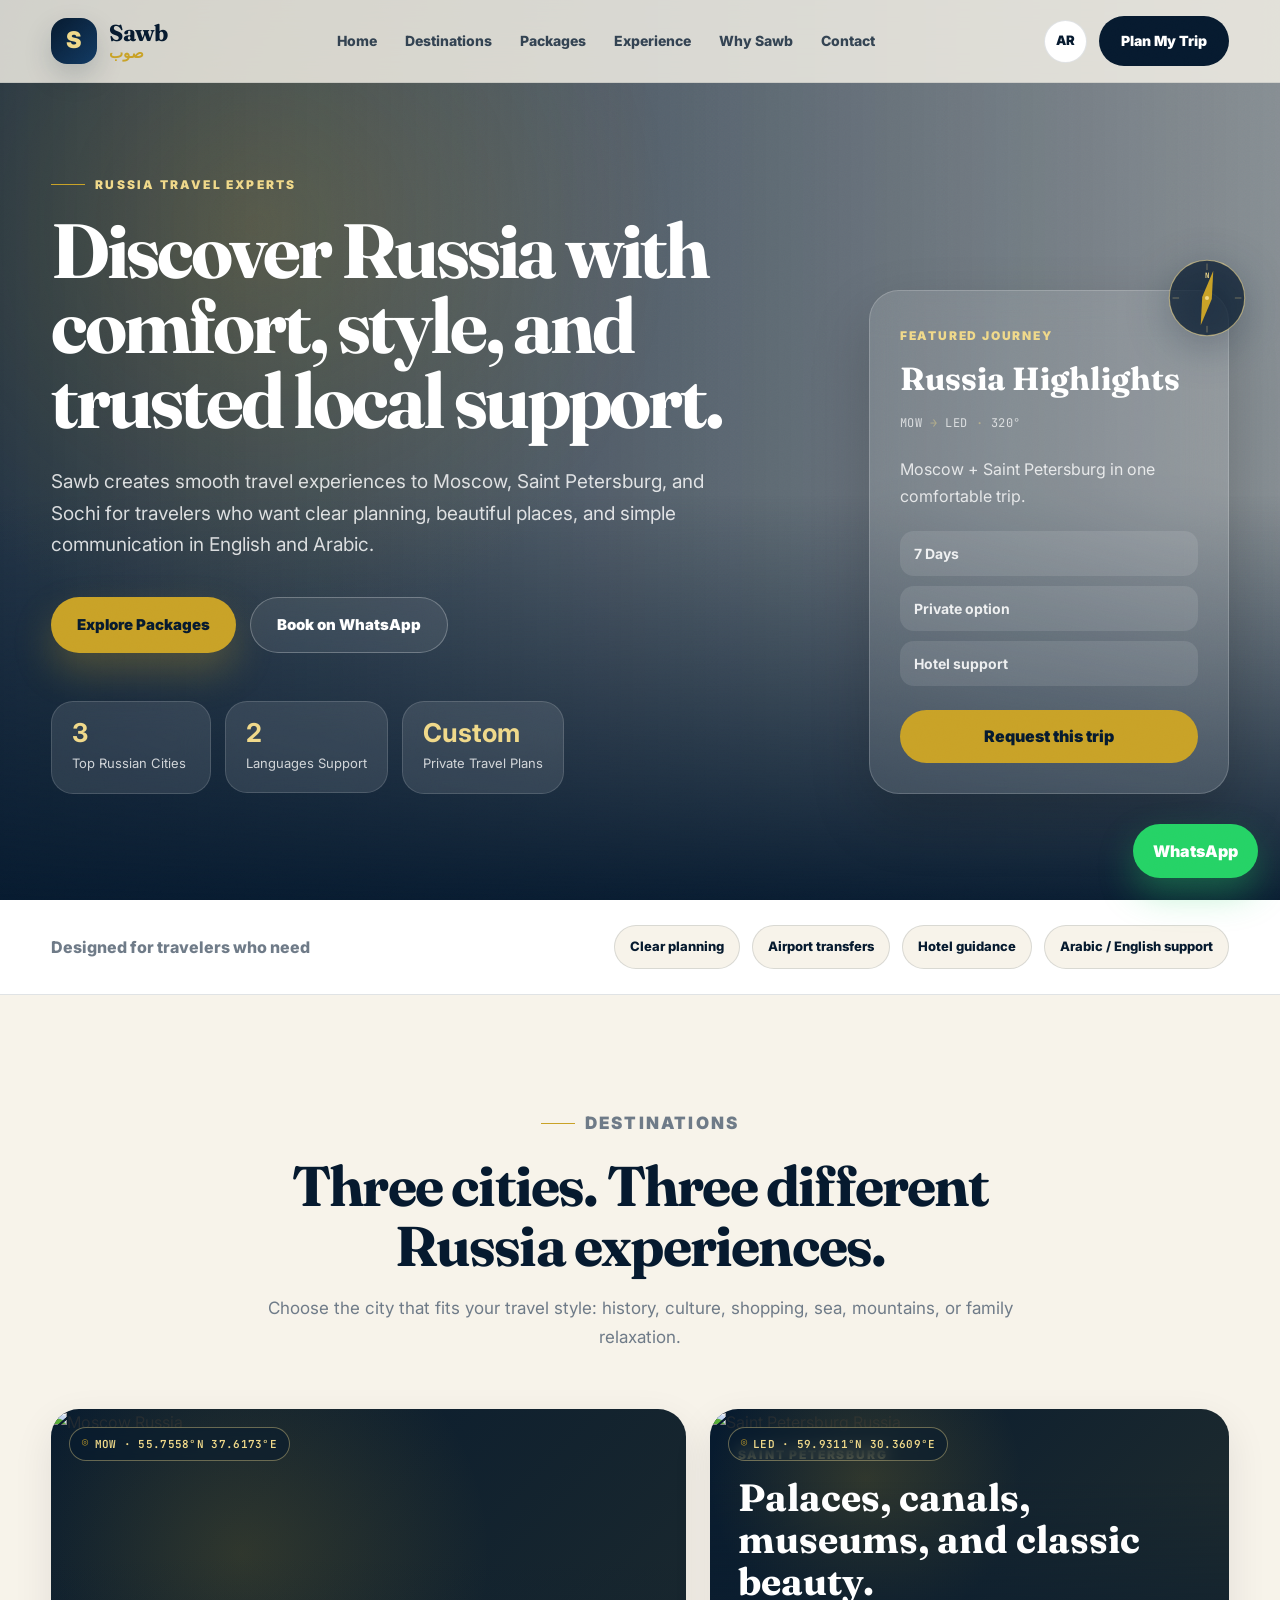
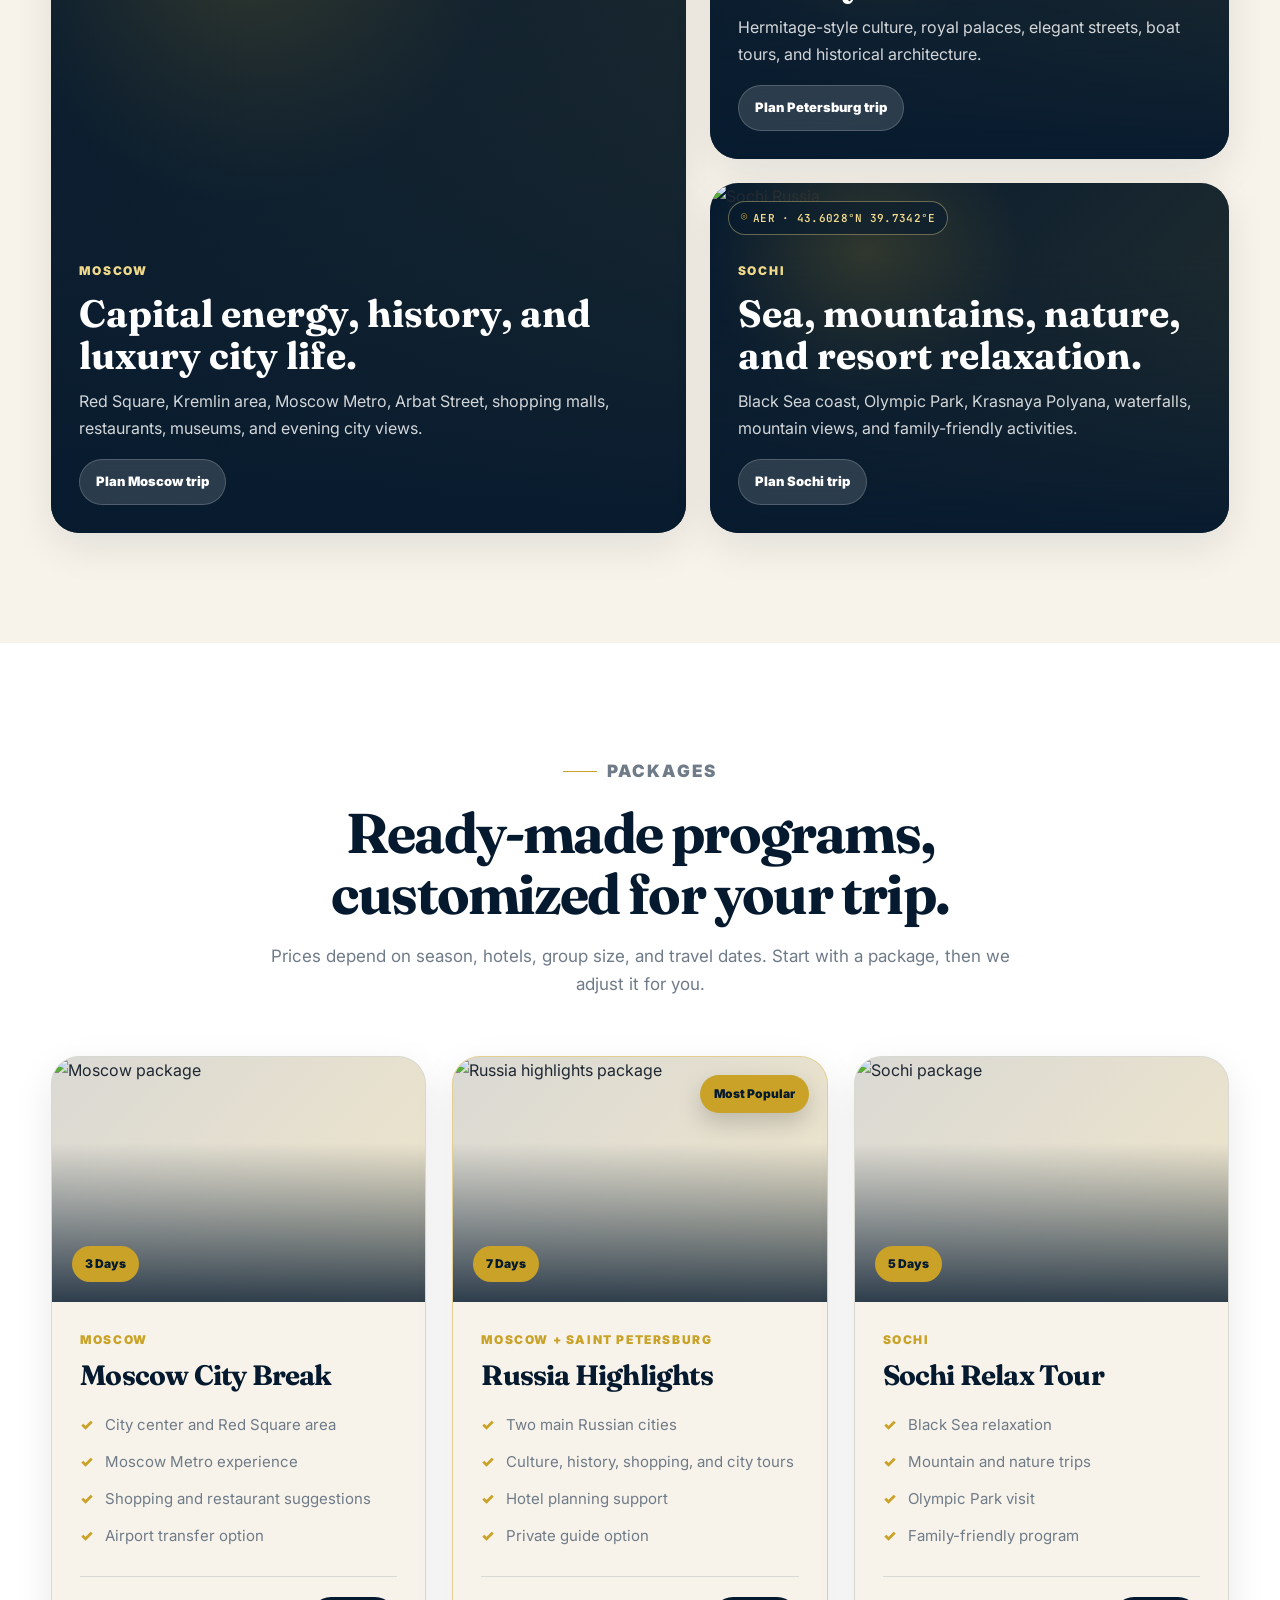
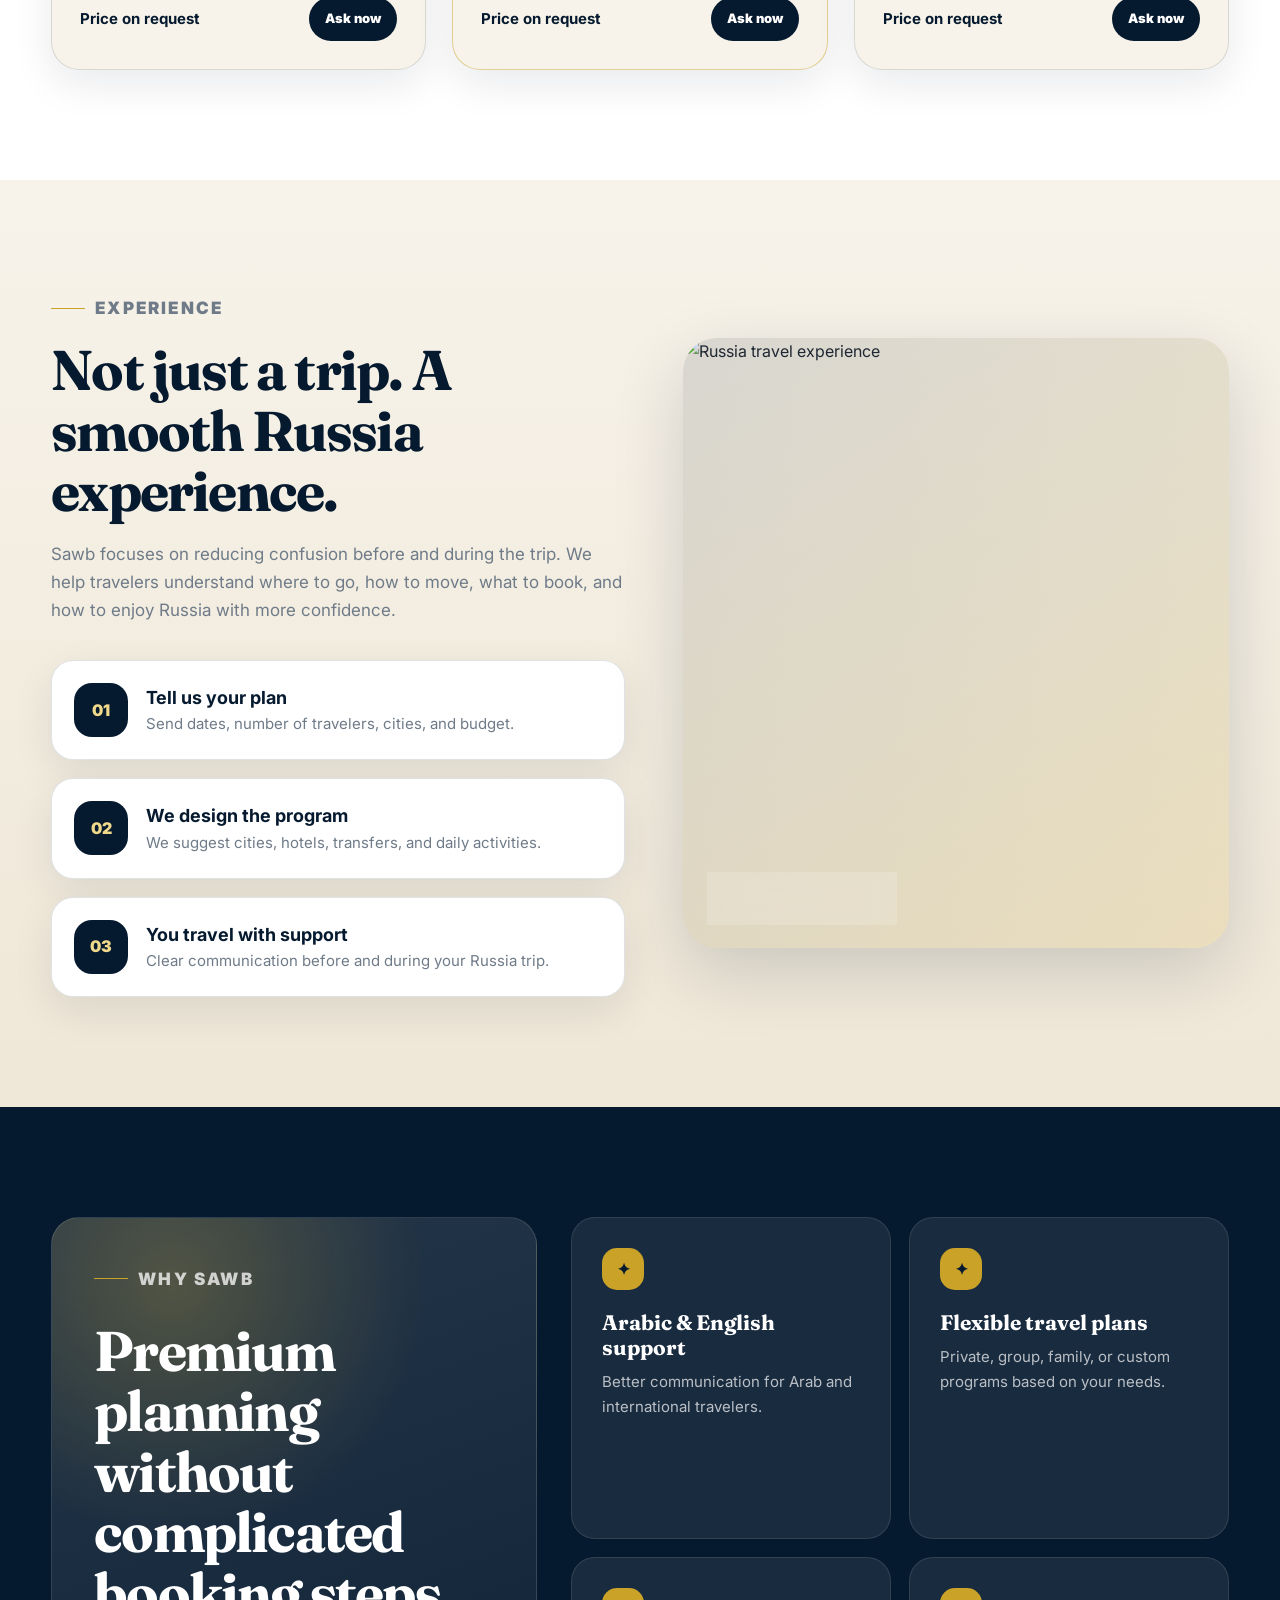
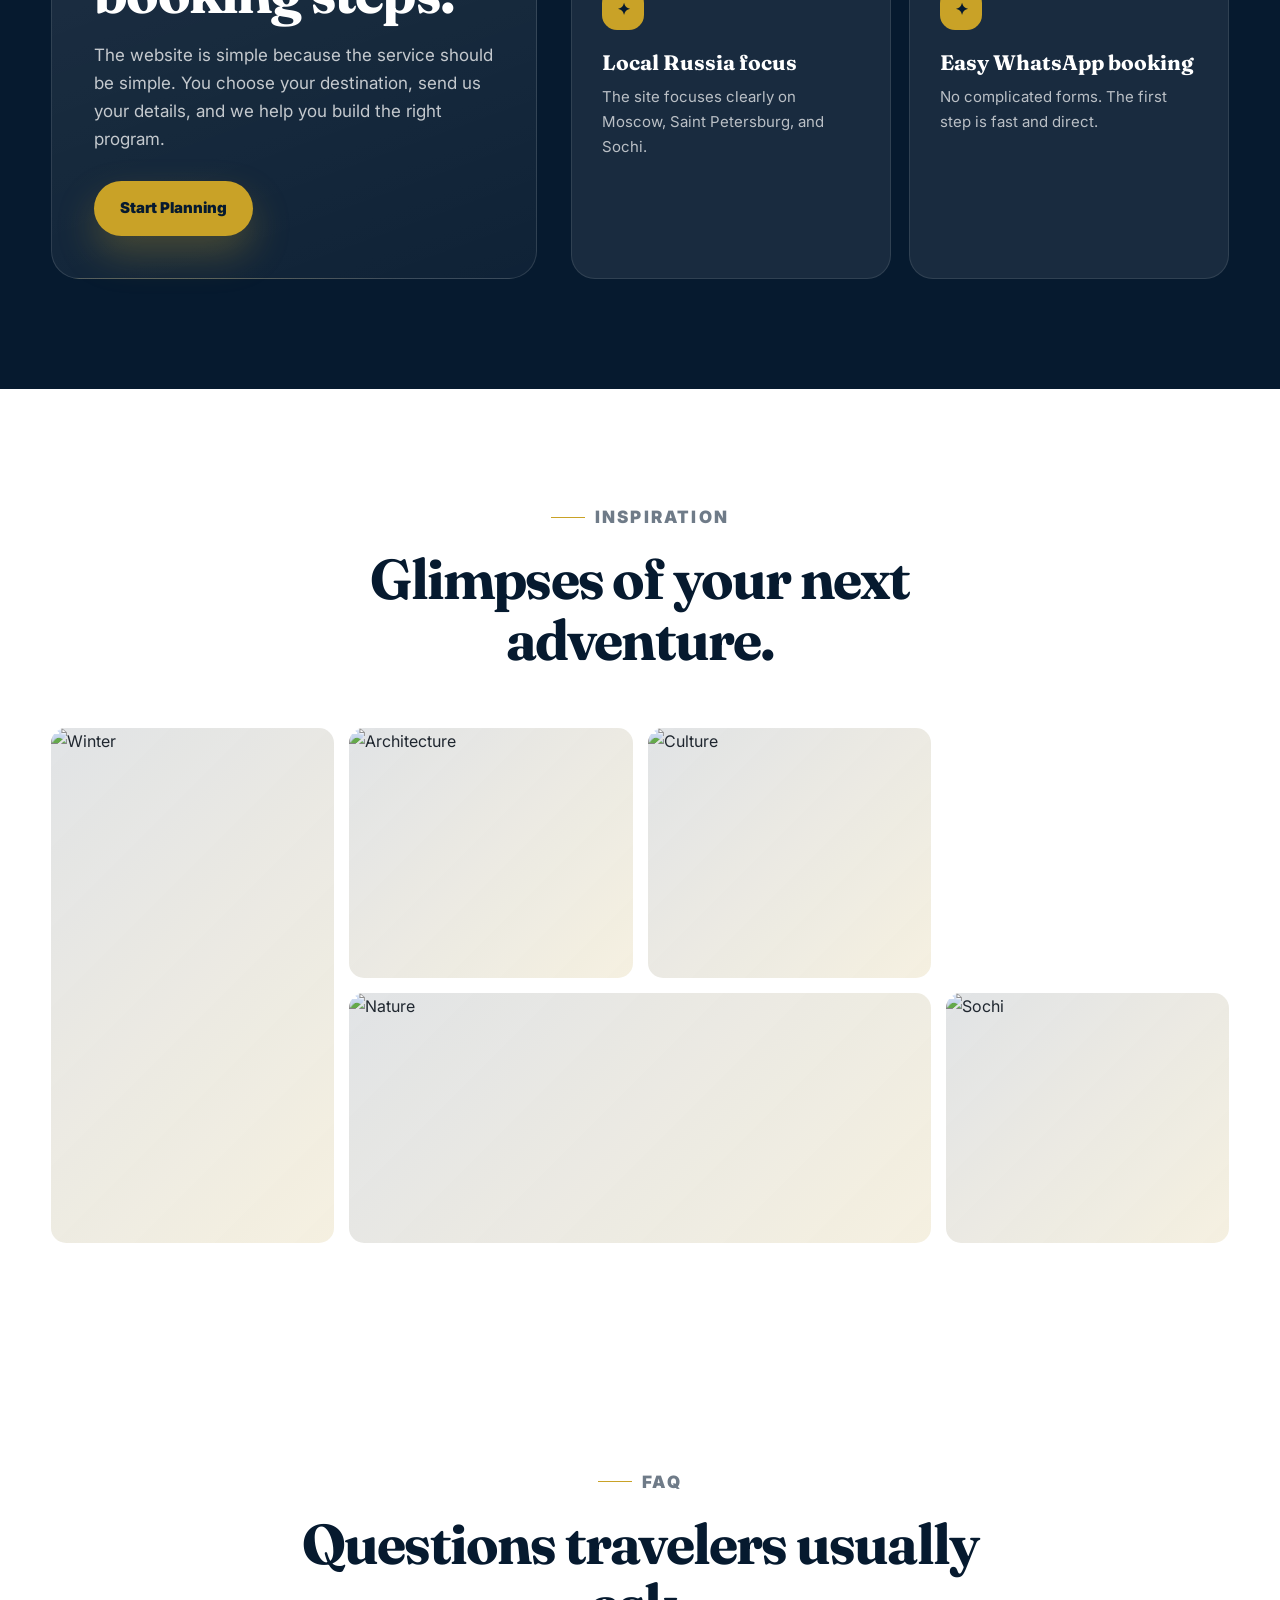
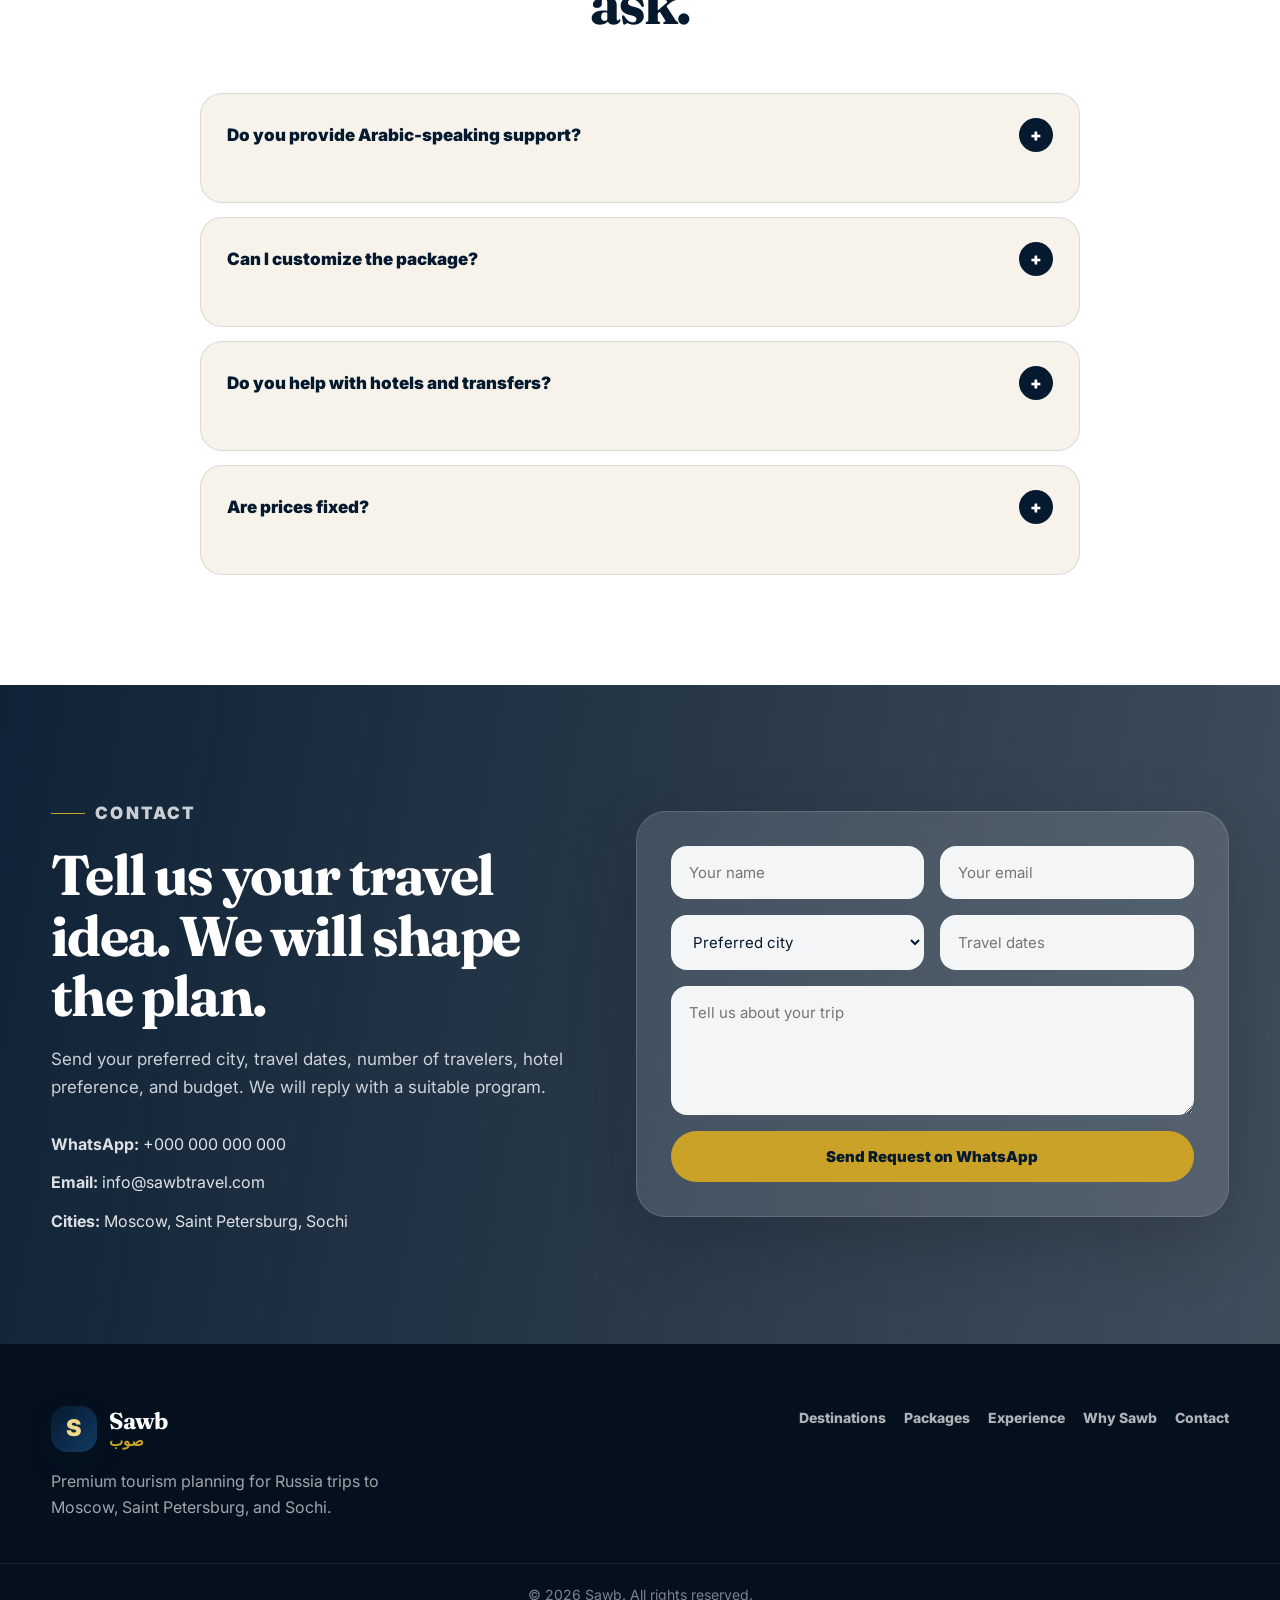
==== index.html @ 97ea1f5e "Fix file structure and re-intialize git" ====
<!DOCTYPE html>
<html lang="en">
<head>
  <meta charset="UTF-8" />
  <meta name="viewport" content="width=device-width, initial-scale=1.0" />
  <title>Sawb | Premium Russia Tours</title>
  <meta name="description" content="Sawb offers premium Russia tourism packages to Moscow, Saint Petersburg, and Sochi with Arabic and English support, private tours, transfers, and custom travel planning." />
  <link rel="preconnect" href="https://fonts.googleapis.com" />
  <link rel="preconnect" href="https://fonts.gstatic.com" crossorigin />
  <link href="https://fonts.googleapis.com/css2?family=Fraunces:ital,opsz,wght@0,9..144,500;0,9..144,600;0,9..144,700;0,9..144,900;1,9..144,500&family=Inter:wght@400;500;600;700;800&family=JetBrains+Mono:wght@500;600&display=swap" rel="stylesheet" />
  <link rel="stylesheet" href="style.css" />
</head>
<body>

  <!-- ================= BEARING PROGRESS ================= -->
  <div class="bearing-progress" id="bearingProgress" aria-hidden="true"></div>

  <!-- ================= PRELOADER ================= -->
  <div id="preloader">
    <div class="loader-content">
      <div class="logo-mark loader-mark">S</div>
      <div class="loader-text">Sawb <span style="color:var(--gold);">|</span> صوب</div>
    </div>
  </div>

  <!-- ================= HEADER ================= -->
  <header class="site-header" id="siteHeader">
    <div class="container header-content">
      <a href="#home" class="logo" aria-label="Sawb homepage">
        <span class="logo-mark">S</span>
        <span class="logo-text">
          <strong>Sawb</strong>
          <small>صوب</small>
        </span>
      </a>
      <nav class="nav" id="navMenu">
        <a href="#home">Home</a>
        <a href="#destinations">Destinations</a>
        <a href="#packages">Packages</a>
        <a href="#experience">Experience</a>
        <a href="#why">Why Sawb</a>
        <a href="#contact">Contact</a>
      </nav>
      <div class="header-actions">
        <a href="ar.html" class="lang-btn magnetic">AR</a>
        <a href="https://wa.me/000000000000" class="header-book-btn magnetic" target="_blank">Plan My Trip</a>
        <button class="menu-btn" id="menuBtn" aria-label="Open menu">☰</button>
      </div>
    </div>
  </header>

  <!-- ================= HERO ================= -->
  <section class="hero" id="home">
    <div class="hero-bg parallax-bg"></div>
    <div class="hero-shade"></div>

    <div class="container hero-layout">
      <div class="hero-content reveal">
        <p class="eyebrow">Russia Travel Experts</p>
        <h1>Discover Russia with comfort, style, and trusted local support.</h1>
        <p class="hero-description">
          Sawb creates smooth travel experiences to Moscow, Saint Petersburg, and Sochi for travelers who want clear planning, beautiful places, and simple communication in English and Arabic.
        </p>
        
        <div class="hero-actions">
          <a href="#packages" class="btn btn-primary magnetic">Explore Packages</a>
          <a href="https://wa.me/000000000000" target="_blank" class="btn btn-glass magnetic">Book on WhatsApp</a>
        </div>

        <div class="trust-row">
          <div>
            <strong data-count="3">3</strong>
            <span>Top Russian Cities</span>
          </div>
          <div>
            <strong data-count="2">2</strong>
            <span>Languages Support</span>
          </div>
          <div>
            <strong>Custom</strong>
            <span>Private Travel Plans</span>
          </div>
        </div>
      </div>

      <div class="hero-card reveal delay-1 floating-elem">
        <div class="compass" aria-hidden="true">
          <svg viewBox="0 0 100 100">
            <circle cx="50" cy="50" r="46" class="compass-ring"/>
            <line x1="50" y1="8" x2="50" y2="16" class="compass-tick"/>
            <line x1="50" y1="84" x2="50" y2="92" class="compass-tick"/>
            <line x1="8" y1="50" x2="16" y2="50" class="compass-tick"/>
            <line x1="84" y1="50" x2="92" y2="50" class="compass-tick"/>
            <text x="50" y="26" class="compass-n">N</text>
            <g class="compass-needle">
              <path d="M50 16 L56 50 L50 84 L44 50 Z" class="compass-needle-shape"/>
            </g>
            <circle cx="50" cy="50" r="2.5" class="compass-core"/>
          </svg>
        </div>
        <span class="hero-card-label">Featured Journey</span>
        <h3>Russia Highlights</h3>
        <p class="hero-geo">MOW <span class="geo-sep">→</span> LED <span class="geo-sep">·</span> 320°</p>
        <p>Moscow + Saint Petersburg in one comfortable trip.</p>
        <div class="mini-info">
          <span>7 Days</span>
          <span>Private option</span>
          <span>Hotel support</span>
        </div>
        <a href="#contact">Request this trip</a>
      </div>
    </div>
  </section>

  <!-- ================= TRUST BAR ================= -->
  <section class="trust-section reveal">
    <div class="container trust-content">
      <p>Designed for travelers who need</p>
      <div class="trust-points">
        <span>Clear planning</span>
        <span>Airport transfers</span>
        <span>Hotel guidance</span>
        <span>Arabic / English support</span>
      </div>
    </div>
  </section>

  <!-- ================= DESTINATIONS ================= -->
  <section class="section" id="destinations">
    <div class="container">
      <div class="section-heading reveal">
        <p class="eyebrow">Destinations</p>
        <h2>Three cities. Three different Russia experiences.</h2>
        <p>Choose the city that fits your travel style: history, culture, shopping, sea, mountains, or family relaxation.</p>
      </div>

      <div class="destination-grid">
        <article class="destination-card large reveal">
          <img src="https://images.unsplash.com/photo-1513326738677-b964603b136d?auto=format&fit=crop&w=1400&q=80" alt="Moscow Russia"  loading="lazy" />
          <span class="geo-tag">MOW · 55.7558°N 37.6173°E</span>
          <div class="destination-overlay">
            <span>Moscow</span>
            <h3>Capital energy, history, and luxury city life.</h3>
            <p>Red Square, Kremlin area, Moscow Metro, Arbat Street, shopping malls, restaurants, museums, and evening city views.</p>
            <a href="#contact" class="magnetic">Plan Moscow trip</a>
          </div>
        </article>

        <article class="destination-card reveal delay-1">
          <img src="https://images.unsplash.com/photo-1556610961-2fecc5927173?auto=format&fit=crop&w=1200&q=80" alt="Saint Petersburg Russia"  loading="lazy" />
          <span class="geo-tag">LED · 59.9311°N 30.3609°E</span>
          <div class="destination-overlay">
            <span>Saint Petersburg</span>
            <h3>Palaces, canals, museums, and classic beauty.</h3>
            <p>Hermitage-style culture, royal palaces, elegant streets, boat tours, and historical architecture.</p>
            <a href="#contact" class="magnetic">Plan Petersburg trip</a>
          </div>
        </article>

        <article class="destination-card reveal delay-2">
          <img src="https://images.unsplash.com/photo-1712828460318-d564a3976a30?auto=format&fit=crop&w=1200&q=80" alt="Sochi Russia"  loading="lazy" />
          <span class="geo-tag">AER · 43.6028°N 39.7342°E</span>
          <div class="destination-overlay">
            <span>Sochi</span>
            <h3>Sea, mountains, nature, and resort relaxation.</h3>
            <p>Black Sea coast, Olympic Park, Krasnaya Polyana, waterfalls, mountain views, and family-friendly activities.</p>
            <a href="#contact" class="magnetic">Plan Sochi trip</a>
          </div>
        </article>
      </div>
    </div>
  </section>

  <!-- ================= PACKAGES ================= -->
  <section class="section packages-section" id="packages">
    <div class="container">
      <div class="section-heading reveal">
        <p class="eyebrow">Packages</p>
        <h2>Ready-made programs, customized for your trip.</h2>
        <p>Prices depend on season, hotels, group size, and travel dates. Start with a package, then we adjust it for you.</p>
      </div>

      <div class="package-grid">
        <article class="package-card reveal">
          <div class="package-image">
            <img src="https://images.unsplash.com/photo-1520106212299-d99c443e4568?auto=format&fit=crop&w=1200&q=80" alt="Moscow package"  loading="lazy" />
            <span>3 Days</span>
          </div>
          <div class="package-body">
            <p class="package-city">Moscow</p>
            <h3>Moscow City Break</h3>
            <ul>
              <li>City center and Red Square area</li>
              <li>Moscow Metro experience</li>
              <li>Shopping and restaurant suggestions</li>
              <li>Airport transfer option</li>
            </ul>
            <div class="package-footer">
              <strong>Price on request</strong>
              <a href="https://wa.me/000000000000" target="_blank">Ask now</a>
            </div>
          </div>
        </article>

        <article class="package-card featured reveal delay-1">
          <div class="popular-badge">Most Popular</div>
          <div class="package-image">
            <img src="https://images.unsplash.com/photo-1547448415-e9f5b28e570d?auto=format&fit=crop&w=1200&q=80" alt="Russia highlights package"  loading="lazy" />
            <span>7 Days</span>
          </div>
          <div class="package-body">
            <p class="package-city">Moscow + Saint Petersburg</p>
            <h3>Russia Highlights</h3>
            <ul>
              <li>Two main Russian cities</li>
              <li>Culture, history, shopping, and city tours</li>
              <li>Hotel planning support</li>
              <li>Private guide option</li>
            </ul>
            <div class="package-footer">
              <strong>Price on request</strong>
              <a href="https://wa.me/000000000000" target="_blank">Ask now</a>
            </div>
          </div>
        </article>

        <article class="package-card reveal delay-2">
          <div class="package-image">
            <img src="https://images.unsplash.com/photo-1615369949130-5b9659dd7ba4?auto=format&fit=crop&w=1200&q=80" alt="Sochi package"  loading="lazy" />
            <span>5 Days</span>
          </div>
          <div class="package-body">
            <p class="package-city">Sochi</p>
            <h3>Sochi Relax Tour</h3>
            <ul>
              <li>Black Sea relaxation</li>
              <li>Mountain and nature trips</li>
              <li>Olympic Park visit</li>
              <li>Family-friendly program</li>
            </ul>
            <div class="package-footer">
              <strong>Price on request</strong>
              <a href="https://wa.me/000000000000" target="_blank">Ask now</a>
            </div>
          </div>
        </article>
      </div>
    </div>
  </section>

  <!-- ================= EXPERIENCE ================= -->
  <section class="experience-section" id="experience">
    <div class="container experience-layout">
      <div class="experience-text reveal">
        <p class="eyebrow">Experience</p>
        <h2>Not just a trip. A smooth Russia experience.</h2>
        <p>Sawb focuses on reducing confusion before and during the trip. We help travelers understand where to go, how to move, what to book, and how to enjoy Russia with more confidence.</p>
        
        <div class="experience-list">
          <div>
            <span>01</span>
            <strong>Tell us your plan</strong>
            <p>Send dates, number of travelers, cities, and budget.</p>
          </div>
          <div>
            <span>02</span>
            <strong>We design the program</strong>
            <p>We suggest cities, hotels, transfers, and daily activities.</p>
          </div>
          <div>
            <span>03</span>
            <strong>You travel with support</strong>
            <p>Clear communication before and during your Russia trip.</p>
          </div>
        </div>
      </div>
      <div class="experience-image reveal delay-1">
        <img src="https://images.unsplash.com/photo-1668854346479-d1bf48c9e00c?auto=format&fit=crop&w=1200&q=80" alt="Russia travel experience"  loading="lazy" />
      </div>
    </div>
  </section>

  <!-- ================= WHY SAWB ================= -->
  <section class="section why-section" id="why">
    <div class="container why-layout">
      <div class="why-card reveal">
        <p class="eyebrow">Why Sawb</p>
        <h2>Premium planning without complicated booking steps.</h2>
        <p>The website is simple because the service should be simple. You choose your destination, send us your details, and we help you build the right program.</p>
        <a href="#contact" class="btn btn-primary magnetic">Start Planning</a>
      </div>

      <div class="features-grid">
        <div class="feature reveal">
          <span>✦</span>
          <h3>Arabic & English support</h3>
          <p>Better communication for Arab and international travelers.</p>
        </div>
        <div class="feature reveal delay-1">
          <span>✦</span>
          <h3>Flexible travel plans</h3>
          <p>Private, group, family, or custom programs based on your needs.</p>
        </div>
        <div class="feature reveal">
          <span>✦</span>
          <h3>Local Russia focus</h3>
          <p>The site focuses clearly on Moscow, Saint Petersburg, and Sochi.</p>
        </div>
        <div class="feature reveal delay-1">
          <span>✦</span>
          <h3>Easy WhatsApp booking</h3>
          <p>No complicated forms. The first step is fast and direct.</p>
        </div>
      </div>
    </div>
  </section>

  <!-- ================= INTERACTIVE MASONRY GALLERY ================= -->
  <section class="section gallery-wrapper" id="gallery">
    <div class="container">
      <div class="section-heading reveal">
        <p class="eyebrow">Inspiration</p>
        <h2>Glimpses of your next adventure.</h2>
      </div>
      <div class="gallery-masonry">
        <div class="gallery-item reveal"><img src="https://images.unsplash.com/photo-1520106212299-d99c443e4568?auto=format&fit=crop&w=1200&q=80" alt="Winter" loading="lazy" /></div>
        <div class="gallery-item reveal delay-1"><img src="https://images.unsplash.com/photo-1547448415-e9f5b28e570d?auto=format&fit=crop&w=800&q=80" alt="Architecture" loading="lazy" /></div>
        <div class="gallery-item reveal delay-2"><img src="https://images.unsplash.com/photo-1668854346479-d1bf48c9e00c?auto=format&fit=crop&w=1200&q=80" alt="Culture" loading="lazy" /></div>
        <div class="gallery-item reveal"><img src="https://images.unsplash.com/photo-1661245433488-9d7860be0f26?auto=format&fit=crop&w=1200&q=80" alt="Nature" loading="lazy" /></div>
        <div class="gallery-item reveal delay-1"><img src="https://images.unsplash.com/photo-1615369949130-5b9659dd7ba4?auto=format&fit=crop&w=1200&q=80" alt="Sochi" loading="lazy" /></div>
      </div>
    </div>
  </section>

  <!-- ================= FAQ ================= -->
  <section class="section faq-section">
    <div class="container">
      <div class="section-heading reveal">
        <p class="eyebrow">FAQ</p>
        <h2>Questions travelers usually ask.</h2>
      </div>
      <div class="faq-list">
        <div class="faq-item reveal">
          <button class="faq-question">Do you provide Arabic-speaking support?<span>+</span></button>
          <div class="faq-answer"><div class="faq-answer-inner">Yes. Sawb supports travelers in Arabic and English to make the planning and communication easier.</div></div>
        </div>
        <div class="faq-item reveal delay-1">
          <button class="faq-question">Can I customize the package?<span>+</span></button>
          <div class="faq-answer"><div class="faq-answer-inner">Yes. You can customize the number of days, cities, hotel level, transport, activities, and budget.</div></div>
        </div>
        <div class="faq-item reveal delay-2">
          <button class="faq-question">Do you help with hotels and transfers?<span>+</span></button>
          <div class="faq-answer"><div class="faq-answer-inner">Yes. We can help with hotel recommendations, airport transfers, city transport, and tour planning.</div></div>
        </div>
        <div class="faq-item reveal">
          <button class="faq-question">Are prices fixed?<span>+</span></button>
          <div class="faq-answer"><div class="faq-answer-inner">Prices depend on travel dates, season, number of travelers, hotel level, and selected services.</div></div>
        </div>
      </div>
    </div>
  </section>

  <!-- ================= CONTACT ================= -->
  <section class="contact-section" id="contact">
    <div class="container contact-layout">
      <div class="contact-text reveal">
        <p class="eyebrow">Contact</p>
        <h2>Tell us your travel idea. We will shape the plan.</h2>
        <p>Send your preferred city, travel dates, number of travelers, hotel preference, and budget. We will reply with a suitable program.</p>
        
        <div class="contact-info">
          <p><strong>WhatsApp:</strong> +000 000 000 000</p>
          <p><strong>Email:</strong> info@sawbtravel.com</p>
          <p><strong>Cities:</strong> Moscow, Saint Petersburg, Sochi</p>
        </div>
      </div>

      <form class="contact-form reveal delay-1">
        <div class="form-row">
          <input type="text" id="name" placeholder="Your name" required />
          <input type="email" id="email" placeholder="Your email" required />
        </div>
        <div class="form-row">
          <select id="city">
            <option value="">Preferred city</option>
            <option value="Moscow">Moscow</option>
            <option value="Saint Petersburg">Saint Petersburg</option>
            <option value="Sochi">Sochi</option>
            <option value="Moscow + Saint Petersburg">Moscow + Saint Petersburg</option>
            <option value="Custom Russia Trip">Custom Russia Trip</option>
          </select>
          <input type="text" id="dates" placeholder="Travel dates" />
        </div>
        <textarea id="message" rows="5" placeholder="Tell us about your trip"></textarea>
        <button type="submit" class="magnetic">Send Request on WhatsApp</button>
      </form>
    </div>
  </section>

  <!-- ================= FOOTER ================= -->
  <footer class="footer">
    <div class="container footer-content">
      <div>
        <a href="#home" class="logo footer-logo">
          <span class="logo-mark">S</span>
          <span class="logo-text"><strong>Sawb</strong><small>صوب</small></span>
        </a>
        <p>Premium tourism planning for Russia trips to Moscow, Saint Petersburg, and Sochi.</p>
      </div>
      <div class="footer-links">
        <a href="#destinations">Destinations</a>
        <a href="#packages">Packages</a>
        <a href="#experience">Experience</a>
        <a href="#why">Why Sawb</a>
        <a href="#contact">Contact</a>
      </div>
    </div>
    <div class="footer-bottom">
      <p>© 2026 Sawb. All rights reserved.</p>
    </div>
  </footer>

  <!-- FLOAT WHATSAPP -->
  <a href="https://wa.me/000000000000" target="_blank" class="floating-whatsapp magnetic">
    WhatsApp
  </a>

  <script src="script.js"></script>
</body>
</html>
---- style.css ----
/* =========================
   SAWB | PREMIUM RUSSIA TOURS
   style.css
========================= */

:root {
  --navy: #061a2f;
  --navy-2: #0b2746;
  --navy-3: #123a63;
  --gold: #c9a227;
  --gold-2: #f0d98a;
  --cream: #f7f3ea;
  --cream-2: #efe7d7;
  --white: #ffffff;
  --text: #1e2732;
  --muted: #6f7b88;
  --border: rgba(6, 26, 47, 0.12);
  --shadow: 0 24px 70px rgba(6, 26, 47, 0.16);
  --shadow-soft: 0 14px 40px rgba(6, 26, 47, 0.09);
  --radius: 28px;
  --transition: 0.3s ease;
}

* { margin: 0; padding: 0; box-sizing: border-box; }
html { scroll-behavior: smooth; }
body { font-family: 'Inter', 'Helvetica Neue', Arial, sans-serif; background: var(--cream); color: var(--text); line-height: 1.65; overflow-x: hidden; }
h1, h2, h3, .logo-text strong, .loader-text { font-family: 'Fraunces', Georgia, serif; }

/* ================= REDUCED MOTION ================= */
@media (prefers-reduced-motion: reduce) {
  *, *::before, *::after {
    animation-duration: 0.001ms !important;
    animation-iteration-count: 1 !important;
    transition-duration: 0.001ms !important;
    scroll-behavior: auto !important;
  }
}

/* ================= FOCUS STATES ================= */
a:focus-visible, button:focus-visible, input:focus-visible, textarea:focus-visible, select:focus-visible, .gallery-item:focus-visible {
  outline: 2px solid var(--gold);
  outline-offset: 3px;
}

/* ================= PAPER GRAIN OVERLAY ================= */
body::after {
  content: "";
  position: fixed;
  inset: 0;
  z-index: 1000;
  pointer-events: none;
  opacity: 0.035;
  mix-blend-mode: overlay;
  background-image: url("data:image/svg+xml,%3Csvg xmlns='http://www.w3.org/2000/svg' width='180' height='180'%3E%3Cfilter id='n'%3E%3CfeTurbulence type='fractalNoise' baseFrequency='0.85' numOctaves='2' stitchTiles='stitch'/%3E%3C/filter%3E%3Crect width='100%25' height='100%25' filter='url(%23n)'/%3E%3C/svg%3E");
  background-size: 180px 180px;
}

/* ================= BEARING PROGRESS ================= */
.bearing-progress {
  position: fixed;
  top: 0;
  left: 0;
  height: 3px;
  width: 0%;
  background: linear-gradient(90deg, var(--gold), var(--gold-2));
  z-index: 10000;
  transition: width 0.12s linear;
  box-shadow: 0 0 12px rgba(201, 162, 39, 0.6);
}
img { width: 100%; display: block; }
a { color: inherit; text-decoration: none; }
button, input, textarea, select { font-family: inherit; }
ul { list-style: none; }
.container { width: min(1180px, 92%); margin: 0 auto; }

/* ================= PRELOADER ================= */
#preloader { position: fixed; inset: 0; background: var(--navy); z-index: 9999; display: flex; align-items: center; justify-content: center; transition: opacity 0.8s ease, visibility 0.8s ease; }
.loader-content { text-align: center; animation: pulse 2s infinite alternate; }
.loader-mark { margin: 0 auto 20px; width: 60px; height: 60px; border-radius: 16px; background: linear-gradient(135deg, var(--navy), var(--navy-3)); box-shadow: 0 10px 30px rgba(0,0,0,0.5); display: grid; place-items: center; color: var(--gold-2); font-size: 30px; font-weight: 900;}
.loader-text { color: var(--white); font-size: 24px; font-weight: 800; letter-spacing: 2px; }
@keyframes pulse { 0% { transform: scale(0.95); opacity: 0.7; } 100% { transform: scale(1.05); opacity: 1; } }

/* ================= HEADER ================= */
.site-header { position: fixed; top: 0; left: 0; width: 100%; z-index: 999; background: rgba(247, 243, 234, 0.82); backdrop-filter: blur(22px); border-bottom: 1px solid rgba(6, 26, 47, 0.08); transition: var(--transition); }
.site-header.scrolled { background: rgba(255, 255, 255, 0.94); box-shadow: 0 10px 35px rgba(6, 26, 47, 0.08); }
.header-content { min-height: 82px; display: flex; align-items: center; justify-content: space-between; gap: 26px; }
.logo { display: flex; align-items: center; gap: 12px; color: var(--navy); }
.logo-mark { width: 46px; height: 46px; border-radius: 16px; display: grid; place-items: center; background: linear-gradient(135deg, var(--navy), var(--navy-3)); color: var(--gold-2); font-weight: 900; font-size: 23px; box-shadow: 0 12px 28px rgba(6, 26, 47, 0.18); }
.logo-text { display: grid; line-height: 1.05; }
.logo-text strong { font-size: 23px; letter-spacing: -0.7px; }
.logo-text small { color: var(--gold); font-size: 15px; font-weight: 800; }
.nav { display: flex; align-items: center; gap: 28px; }
.nav a { color: var(--navy); font-size: 14px; font-weight: 800; opacity: 0.78; transition: var(--transition); }
.nav a:hover { opacity: 1; color: var(--gold); }
.header-actions { display: flex; align-items: center; gap: 12px; }
.lang-btn { width: 43px; height: 43px; display: grid; place-items: center; border-radius: 50%; background: var(--white); border: 1px solid var(--border); color: var(--navy); font-size: 13px; font-weight: 900; transition: var(--transition); }
.lang-btn:hover { background: var(--gold); color: var(--navy); }
.header-book-btn { padding: 13px 22px; border-radius: 999px; background: var(--navy); color: var(--white); font-size: 14px; font-weight: 900; transition: var(--transition); display: inline-block;}
.header-book-btn:hover { background: var(--gold); color: var(--navy); }
.menu-btn { display: none; width: 44px; height: 44px; border: none; border-radius: 14px; background: var(--navy); color: var(--white); font-size: 22px; cursor: pointer; }

/* ================= HERO ================= */
.hero { min-height: 100vh; position: relative; display: flex; align-items: center; overflow: hidden; color: var(--white); }
.hero-bg { position: absolute; inset: -5%; background: linear-gradient(90deg, rgba(6, 26, 47, 0.92), rgba(6, 26, 47, 0.42)), url("https://images.unsplash.com/photo-1513326738677-b964603b136d?auto=format&fit=crop&w=1900&q=85") center / cover no-repeat; animation: kenburns 20s ease-out forwards; z-index: 0;}
@keyframes kenburns { 0% { transform: scale(1); } 100% { transform: scale(1.1); } }
.hero-shade { position: absolute; inset: 0; background: radial-gradient(circle at 20% 25%, rgba(201, 162, 39, 0.22), transparent 34%), linear-gradient(180deg, transparent 55%, rgba(6, 26, 47, 0.96)); z-index: 1;}
.hero-layout { position: relative; z-index: 2; display: grid; grid-template-columns: 1.15fr 0.55fr; gap: 60px; align-items: end; padding: 150px 0 90px; }
.hero-content { max-width: 820px; }
.eyebrow { display: inline-flex; align-items: center; gap: 10px; color: var(--gold-2); font-size: 12px; font-weight: 900; letter-spacing: 2.2px; text-transform: uppercase; margin-bottom: 18px; }
.eyebrow::before { content: ""; width: 34px; height: 1px; background: var(--gold); }
.hero h1 { font-size: clamp(44px, 6vw, 84px); line-height: 0.98; letter-spacing: -3px; margin-bottom: 28px; }
.hero-description { max-width: 690px; font-size: 19px; color: rgba(255, 255, 255, 0.82); margin-bottom: 36px; }
.hero-actions { display: flex; flex-wrap: wrap; gap: 14px; margin-bottom: 48px; }
.btn { display: inline-flex; align-items: center; justify-content: center; padding: 15px 26px; border-radius: 999px; font-size: 15px; font-weight: 900; transition: transform 0.2s linear; }
.btn-primary { background: var(--gold); color: var(--navy); box-shadow: 0 18px 38px rgba(201, 162, 39, 0.28); }
.btn-glass { color: var(--white); border: 1px solid rgba(255, 255, 255, 0.26); background: rgba(255, 255, 255, 0.08); backdrop-filter: blur(14px); }
.trust-row { display: flex; flex-wrap: wrap; gap: 14px; }
.trust-row div { min-width: 160px; padding: 18px 20px; border-radius: 22px; background: rgba(255, 255, 255, 0.11); border: 1px solid rgba(255, 255, 255, 0.14); backdrop-filter: blur(16px); }
.trust-row strong { display: block; font-size: 26px; line-height: 1; color: var(--gold-2); margin-bottom: 7px; }
.trust-row span { display: block; font-size: 13px; color: rgba(255, 255, 255, 0.78); }

.hero-card { max-width: 360px; justify-self: end; padding: 30px; border-radius: 30px; background: rgba(255, 255, 255, 0.13); border: 1px solid rgba(255, 255, 255, 0.18); backdrop-filter: blur(20px); box-shadow: 0 25px 60px rgba(0, 0, 0, 0.18); }
.floating-elem { animation: float 6s ease-in-out infinite; }
@keyframes float { 0% { transform: translateY(0px); } 50% { transform: translateY(-15px); } 100% { transform: translateY(0px); } }
.hero-card-label { display: inline-block; color: var(--gold-2); font-size: 12px; font-weight: 900; text-transform: uppercase; letter-spacing: 1.8px; margin-bottom: 15px; }
.hero-card h3 { font-size: 32px; line-height: 1.1; margin-bottom: 12px; }
.hero-card p { color: rgba(255, 255, 255, 0.8); margin-bottom: 22px; }
.mini-info { display: grid; gap: 10px; margin-bottom: 24px; }
.mini-info span { padding: 11px 14px; border-radius: 14px; background: rgba(255, 255, 255, 0.1); color: rgba(255, 255, 255, 0.88); font-size: 14px; font-weight: 700; }
.hero-card a { display: inline-flex; width: 100%; justify-content: center; padding: 13px 18px; border-radius: 999px; background: var(--gold); color: var(--navy); font-weight: 900; }

/* ================= TRUST BAR ================= */
.trust-section { background: var(--white); border-bottom: 1px solid var(--border); }
.trust-content { min-height: 94px; display: flex; align-items: center; justify-content: space-between; gap: 28px; }
.trust-content p { color: var(--muted); font-weight: 800; }
.trust-points { display: flex; flex-wrap: wrap; gap: 12px; }
.trust-points span { padding: 10px 15px; border-radius: 999px; background: var(--cream); border: 1px solid var(--border); color: var(--navy); font-size: 13px; font-weight: 800; }

/* ================= GENERAL SECTIONS ================= */
.section { padding: 110px 0; }
.section-heading { max-width: 760px; margin: 0 auto 58px; text-align: center; }
.section-heading h2, .experience-text h2, .why-card h2, .contact-text h2 { font-size: clamp(34px, 4.4vw, 56px); line-height: 1.08; letter-spacing: -1.8px; color: var(--navy); margin-bottom: 18px; }
.section-heading p, .experience-text > p, .why-card > p, .contact-text > p { font-size: 17px; color: var(--muted); }

/* ================= DESTINATIONS ================= */
.destination-grid { display: grid; grid-template-columns: 1.1fr 0.9fr; grid-auto-rows: 350px; gap: 24px; }
.destination-card { position: relative; overflow: hidden; border-radius: var(--radius); box-shadow: var(--shadow-soft); background: var(--navy); }
.destination-card.large { grid-row: span 2; }
.destination-card img { height: 100%; object-fit: cover; transition: 0.7s ease; }
.destination-card:hover img { transform: scale(1.08); }
.destination-card::after { content: ""; position: absolute; inset: 0; background: linear-gradient(180deg, transparent 20%, rgba(6, 26, 47, 0.94)), radial-gradient(circle at 30% 20%, rgba(201, 162, 39, 0.18), transparent 34%); }
.destination-overlay { position: absolute; z-index: 2; left: 28px; right: 28px; bottom: 28px; color: var(--white); }
.destination-overlay span { display: inline-block; color: var(--gold-2); font-size: 12px; font-weight: 900; letter-spacing: 1.8px; text-transform: uppercase; margin-bottom: 12px; }
.destination-overlay h3 { font-size: clamp(24px, 3vw, 38px); line-height: 1.1; max-width: 560px; margin-bottom: 12px; }
.destination-overlay p { max-width: 610px; color: rgba(255, 255, 255, 0.82); margin-bottom: 18px; }
.destination-overlay a { display: inline-flex; padding: 11px 16px; border-radius: 999px; background: rgba(255, 255, 255, 0.14); color: var(--white); border: 1px solid rgba(255, 255, 255, 0.18); font-size: 13px; font-weight: 900; backdrop-filter: blur(10px); transition: transform 0.2s linear, background 0.3s;}
.destination-overlay a:hover { background: var(--gold); color: var(--navy); }

/* ================= PACKAGES ================= */
.packages-section { background: var(--white); }
.package-grid { display: grid; grid-template-columns: repeat(3, 1fr); gap: 26px; }
.package-card { position: relative; background: var(--cream); border: 1px solid var(--border); border-radius: var(--radius); overflow: hidden; box-shadow: var(--shadow-soft); transition: var(--transition); }
.package-card:hover { transform: translateY(-10px); box-shadow: var(--shadow); }
.package-card.featured { transform: translateY(-18px); border-color: rgba(201, 162, 39, 0.45); }
.package-card.featured:hover { transform: translateY(-26px); }
.popular-badge { position: absolute; top: 18px; right: 18px; z-index: 3; padding: 9px 14px; border-radius: 999px; background: var(--gold); color: var(--navy); font-size: 12px; font-weight: 900; box-shadow: 0 10px 25px rgba(0, 0, 0, 0.18); }
.package-image { height: 245px; position: relative; overflow: hidden; }
.package-image img { height: 100%; object-fit: cover; transition: 0.7s ease; }
.package-card:hover .package-image img { transform: scale(1.07); }
.package-image::after { content: ""; position: absolute; inset: 0; background: linear-gradient(180deg, transparent 35%, rgba(6, 26, 47, 0.82)); }
.package-image span { position: absolute; left: 20px; bottom: 20px; z-index: 2; padding: 8px 13px; border-radius: 999px; background: var(--gold); color: var(--navy); font-size: 12px; font-weight: 900; }
.package-body { padding: 28px; }
.package-city { color: var(--gold); font-size: 12px; font-weight: 900; text-transform: uppercase; letter-spacing: 1.6px; margin-bottom: 10px; }
.package-body h3 { color: var(--navy); font-size: 28px; line-height: 1.12; letter-spacing: -0.8px; margin-bottom: 22px; }
.package-body ul { display: grid; gap: 12px; margin-bottom: 28px; }
.package-body li { position: relative; padding-left: 25px; color: var(--muted); font-size: 15px; }
.package-body li::before { content: "✓"; position: absolute; left: 0; top: 0; color: var(--gold); font-weight: 900; }
.package-footer { padding-top: 20px; border-top: 1px solid var(--border); display: flex; align-items: center; justify-content: space-between; gap: 14px; }
.package-footer strong { color: var(--navy); font-size: 15px; }
.package-footer a { padding: 11px 16px; border-radius: 999px; background: var(--navy); color: var(--white); font-size: 13px; font-weight: 900; white-space: nowrap; transition: var(--transition);}
.package-footer a:hover { background: var(--gold); color: var(--navy); }

/* ================= EXPERIENCE ================= */
.experience-section { padding: 110px 0; background: linear-gradient(180deg, var(--cream), var(--cream-2)); }
.experience-layout { display: grid; grid-template-columns: 1fr 0.95fr; gap: 58px; align-items: center; }
.experience-list { display: grid; gap: 18px; margin-top: 36px; }
.experience-list div { display: grid; grid-template-columns: 54px 1fr; column-gap: 18px; padding: 22px; border-radius: 22px; background: var(--white); border: 1px solid var(--border); box-shadow: var(--shadow-soft); }
.experience-list span { grid-row: span 2; width: 54px; height: 54px; display: grid; place-items: center; border-radius: 18px; background: var(--navy); color: var(--gold-2); font-weight: 900; }
.experience-list strong { color: var(--navy); font-size: 18px; }
.experience-list p { color: var(--muted); font-size: 15px; }
.experience-image { position: relative; border-radius: 34px; overflow: hidden; box-shadow: var(--shadow); }
.experience-image img { height: 610px; object-fit: cover; }
.experience-image::after { content: "Sawb Russia Tours"; position: absolute; left: 24px; bottom: 24px; padding: 12px 18px; border-radius: 999px; background: rgba(255, 255, 255, 0.17); color: var(--white); border: 1px solid rgba(255, 255, 255, 0.18); backdrop-filter: blur(14px); font-weight: 900; }

/* ================= WHY SAWB ================= */
.why-section { background: var(--navy); color: var(--white); }
.why-layout { display: grid; grid-template-columns: 0.85fr 1.15fr; gap: 34px; align-items: stretch; }
.why-card { padding: 42px; border-radius: var(--radius); background: linear-gradient(160deg, rgba(255, 255, 255, 0.12), rgba(255, 255, 255, 0.04)), radial-gradient(circle at 25% 10%, rgba(201, 162, 39, 0.28), transparent 36%); border: 1px solid rgba(255, 255, 255, 0.12); }
.why-card h2 { color: var(--white); }
.why-card > p { color: rgba(255, 255, 255, 0.75); margin-bottom: 28px; }
.features-grid { display: grid; grid-template-columns: repeat(2, 1fr); gap: 18px; }
.feature { padding: 30px; border-radius: 24px; background: rgba(255, 255, 255, 0.08); border: 1px solid rgba(255, 255, 255, 0.1); transition: var(--transition); }
.feature:hover { background: rgba(255, 255, 255, 0.13); transform: translateY(-5px); }
.feature span { display: inline-flex; width: 42px; height: 42px; border-radius: 15px; align-items: center; justify-content: center; background: var(--gold); color: var(--navy); font-weight: 900; margin-bottom: 20px; }
.feature h3 { font-size: 21px; line-height: 1.2; margin-bottom: 10px; }
.feature p { color: rgba(255, 255, 255, 0.7); font-size: 15px; }

/* ================= INTERACTIVE MASONRY GALLERY ================= */
.gallery-wrapper { background: var(--white); }
.gallery-masonry { display: grid; grid-template-columns: repeat(auto-fit, minmax(250px, 1fr)); grid-auto-rows: 250px; gap: 15px; }
.gallery-item { border-radius: 15px; overflow: hidden; position: relative; cursor: pointer; }
.gallery-item:nth-child(1) { grid-row: span 2; }
.gallery-item:nth-child(4) { grid-column: span 2; }
.gallery-item img { height: 100%; object-fit: cover; transition: 0.6s var(--transition); filter: grayscale(20%); }
.gallery-item:hover img { transform: scale(1.1); filter: grayscale(0%); }
.gallery-item::after { content: "View"; position: absolute; inset: 0; background: rgba(6, 26, 47, 0.4); color: white; display: flex; align-items: center; justify-content: center; font-size: 20px; font-weight: bold; opacity: 0; transition: var(--transition); backdrop-filter: blur(2px); }
.gallery-item:hover::after { opacity: 1; }

/* ================= FAQ ================= */
.faq-section { background: var(--white); }
.faq-list { max-width: 880px; margin: 0 auto; display: grid; gap: 14px; }
.faq-item { background: var(--cream); border: 1px solid var(--border); border-radius: 22px; overflow: hidden; }
.faq-question { width: 100%; border: none; background: transparent; padding: 24px 26px; display: flex; justify-content: space-between; gap: 22px; align-items: center; text-align: left; color: var(--navy); font-size: 17px; font-weight: 900; cursor: pointer; }
.faq-question span { flex: 0 0 auto; width: 34px; height: 34px; display: grid; place-items: center; border-radius: 50%; background: var(--navy); color: var(--white); transition: var(--transition); }
.faq-answer { display: grid; grid-template-rows: 0fr; opacity: 0; transition: grid-template-rows 0.45s cubic-bezier(0.4, 0, 0.2, 1), opacity 0.3s ease; }
.faq-answer-inner { overflow: hidden; padding: 0 26px 26px; color: var(--muted); }
.faq-item.active .faq-answer { grid-template-rows: 1fr; opacity: 1; }
.faq-item.active .faq-question span { background: var(--gold); color: var(--navy); transform: rotate(45deg); }

/* ================= CONTACT ================= */
.contact-section { padding: 110px 0; background: linear-gradient(100deg, rgba(6, 26, 47, 0.96), rgba(6, 26, 47, 0.76)), url("https://images.unsplash.com/photo-1520106212299-d99c443e4568?auto=format&fit=crop&w=1800&q=85") center / cover no-repeat; color: var(--white); }
.contact-layout { display: grid; grid-template-columns: 0.95fr 1.05fr; gap: 48px; align-items: center; }
.contact-text h2 { color: var(--white); }
.contact-text > p { color: rgba(255, 255, 255, 0.78); }
.contact-info { margin-top: 30px; display: grid; gap: 12px; }
.contact-info p { color: rgba(255, 255, 255, 0.86); }
.contact-form { padding: 34px; border-radius: 30px; background: rgba(255, 255, 255, 0.13); border: 1px solid rgba(255, 255, 255, 0.14); backdrop-filter: blur(18px); box-shadow: 0 24px 70px rgba(0, 0, 0, 0.18); display: grid; gap: 16px; }
.form-row { display: grid; grid-template-columns: 1fr 1fr; gap: 16px; }
.contact-form input, .contact-form textarea, .contact-form select { width: 100%; border: 1px solid rgba(255, 255, 255, 0.16); outline: none; border-radius: 16px; background: rgba(255, 255, 255, 0.94); color: var(--navy); padding: 16px 17px; font-size: 15px; }
.contact-form input:focus, .contact-form textarea:focus, .contact-form select:focus { border-color: var(--gold); box-shadow: 0 0 0 4px rgba(201, 162, 39, 0.18); }
.contact-form button { border: none; border-radius: 999px; padding: 16px 24px; background: var(--gold); color: var(--navy); font-size: 15px; font-weight: 900; cursor: pointer; transition: transform 0.2s linear; }

/* ================= FOOTER ================= */
.footer { background: #04101e; color: var(--white); padding-top: 62px; }
.footer-content { display: flex; justify-content: space-between; gap: 40px; padding-bottom: 42px; }
.footer-logo { color: var(--white); margin-bottom: 16px; }
.footer-content p { max-width: 390px; color: rgba(255, 255, 255, 0.62); }
.footer-links { display: flex; flex-wrap: wrap; gap: 18px; align-items: flex-start; justify-content: flex-end; }
.footer-links a { color: rgba(255, 255, 255, 0.68); font-weight: 800; font-size: 14px; transition: var(--transition);}
.footer-links a:hover { color: var(--gold); }
.footer-bottom { padding: 19px 0; text-align: center; border-top: 1px solid rgba(255, 255, 255, 0.08); }
.footer-bottom p { color: rgba(255, 255, 255, 0.48); font-size: 14px; }

/* ================= BEARING SIGNATURE: COMPASS ================= */
.compass { position: absolute; top: -34px; right: -20px; width: 82px; height: 82px; z-index: 4; filter: drop-shadow(0 10px 22px rgba(6, 26, 47, 0.4)); pointer-events: none; }
.compass svg { width: 100%; height: 100%; overflow: visible; }
.compass-ring { fill: rgba(6, 26, 47, 0.72); stroke: rgba(240, 217, 138, 0.55); stroke-width: 1.4; }
.compass-tick { stroke: rgba(240, 217, 138, 0.45); stroke-width: 1; }
.compass-core { fill: var(--gold-2); }
.compass-n { fill: var(--gold-2); font-family: 'JetBrains Mono', monospace; font-size: 9px; font-weight: 700; text-anchor: middle; letter-spacing: 0.5px; }
.compass-needle { transform-origin: 50px 50px; animation: compassLock 2.4s cubic-bezier(0.2, 0.85, 0.25, 1) 1.05s both; }
.compass-needle-shape { fill: var(--gold); }
@keyframes compassLock {
  0% { transform: rotate(-170deg); opacity: 0; }
  55% { transform: rotate(24deg); opacity: 1; }
  78% { transform: rotate(7deg); }
  100% { transform: rotate(13deg); }
}
html[dir="rtl"] .compass { right: auto; left: -20px; }
@media (max-width: 680px) { .compass { display: none; } }

/* ================= BEARING SIGNATURE: GEO TAGS ================= */
.geo-tag {
  position: absolute; top: 18px; left: 18px; z-index: 3;
  display: inline-flex; align-items: center; gap: 6px;
  padding: 7px 12px; border-radius: 999px;
  background: rgba(6, 26, 47, 0.55); border: 1px solid rgba(240, 217, 138, 0.4);
  backdrop-filter: blur(8px);
  color: var(--gold-2); font-family: 'JetBrains Mono', monospace;
  font-size: 11px; font-weight: 600; letter-spacing: 0.3px;
  direction: ltr; unicode-bidi: isolate;
}
.geo-tag::before { content: "◎"; font-size: 10px; color: var(--gold); }
html[dir="rtl"] .geo-tag { left: auto; right: 18px; }
@media (max-width: 680px) { .geo-tag { font-size: 10px; padding: 6px 10px; } }

.hero-geo {
  display: inline-flex; align-items: center; gap: 8px;
  margin: -8px 0 16px; color: var(--gold-2);
  font-family: 'JetBrains Mono', monospace; font-size: 12px;
  letter-spacing: 0.4px; direction: ltr; opacity: 0.9;
}
.hero-geo .geo-sep { color: rgba(240, 217, 138, 0.5); }

/* ================= BUTTON SHINE SWEEP ================= */
.btn-primary, .header-book-btn, .contact-form button, .package-footer a, .destination-overlay a, .hero-card a {
  position: relative; overflow: hidden;
}
.btn-primary::after, .header-book-btn::after, .contact-form button::after, .package-footer a::after, .destination-overlay a::after, .hero-card a::after {
  content: ""; position: absolute; top: 0; left: -60%; width: 40%; height: 100%;
  background: linear-gradient(120deg, transparent, rgba(255, 255, 255, 0.55), transparent);
  transform: skewX(-20deg); transition: left 0.65s ease; pointer-events: none;
}
.btn-primary:hover::after, .header-book-btn:hover::after, .contact-form button:hover::after, .package-footer a:hover::after, .destination-overlay a:hover::after, .hero-card a:hover::after {
  left: 130%;
}

/* ================= LIGHTBOX ================= */
.lightbox-overlay {
  position: fixed; inset: 0; z-index: 10001;
  background: rgba(6, 26, 47, 0.94);
  display: flex; align-items: center; justify-content: center;
  opacity: 0; visibility: hidden;
  transition: opacity 0.3s ease, visibility 0.3s ease;
  padding: 40px; backdrop-filter: blur(6px);
}
.lightbox-overlay.active { opacity: 1; visibility: visible; }
.lightbox-overlay img { max-width: min(1100px, 90vw); max-height: 82vh; width: auto; border-radius: 18px; box-shadow: 0 30px 80px rgba(0, 0, 0, 0.5); }
.lightbox-close {
  position: absolute; top: 26px; right: 30px; width: 46px; height: 46px; border-radius: 50%;
  border: 1px solid rgba(255, 255, 255, 0.25); background: rgba(255, 255, 255, 0.08); color: #fff;
  font-size: 22px; line-height: 1; cursor: pointer; display: grid; place-items: center; transition: background 0.2s, color 0.2s;
}
.lightbox-close:hover { background: var(--gold); color: var(--navy); }
.gallery-item { cursor: pointer; }

/* ================= FLOATING WHATSAPP ================= */
.floating-whatsapp { position: fixed; right: 22px; bottom: 22px; z-index: 998; padding: 14px 20px; border-radius: 999px; background: #25d366; color: var(--white); font-weight: 900; box-shadow: 0 16px 35px rgba(37, 211, 102, 0.34); transition: transform 0.2s linear; display: inline-block; cursor: pointer;}

/* ================= SCROLL REVEALS ================= */
.reveal { opacity: 0; transform: translateY(40px); transition: 1s cubic-bezier(0.25, 1, 0.5, 1); }
.reveal.show { opacity: 1; transform: translateY(0); }
.delay-1 { transition-delay: 0.15s; }
.delay-2 { transition-delay: 0.3s; }

/* ================= ARABIC / RTL FIXES ================= */
html[dir="rtl"] body { text-align: right; font-family: 'IBM Plex Sans Arabic', 'Segoe UI', Tahoma, sans-serif; }
html[dir="rtl"] h1, html[dir="rtl"] h2, html[dir="rtl"] h3, html[dir="rtl"] .logo-text strong, html[dir="rtl"] .loader-text { font-family: 'Reem Kufi', sans-serif; font-weight: 700; }
html[dir="rtl"] .eyebrow::before { order: 2; }
html[dir="rtl"] .hero-shade { background: radial-gradient(circle at 80% 25%, rgba(201, 162, 39, 0.22), transparent 34%), linear-gradient(180deg, transparent 55%, rgba(6, 26, 47, 0.96)); }
html[dir="rtl"] .faq-question { text-align: right; }
html[dir="rtl"] .package-body li { padding-left: 0; padding-right: 25px; }
html[dir="rtl"] .package-body li::before { left: auto; right: 0; }
html[dir="rtl"] .destination-overlay { text-align: right; }
html[dir="rtl"] .footer-links { justify-content: flex-start; }
html[dir="rtl"] .floating-whatsapp { right: auto; left: 22px; }

/* ================= RESPONSIVE ================= */
@media (max-width: 1050px) {
  .nav { position: fixed; top: 82px; left: 0; width: 100%; padding: 24px; background: rgba(255, 255, 255, 0.96); border-bottom: 1px solid var(--border); flex-direction: column; align-items: flex-start; gap: 18px; transform: translateY(-130%); opacity: 0; pointer-events: none; transition: var(--transition); }
  .nav.active { transform: translateY(0); opacity: 1; pointer-events: auto; }
  .menu-btn { display: block; }
  .header-book-btn { display: none; }
  .hero-layout, .experience-layout, .why-layout, .contact-layout { grid-template-columns: 1fr; }
  .hero-card { justify-self: start; }
  .destination-grid { grid-template-columns: 1fr; grid-auto-rows: 420px; }
  .destination-card.large { grid-row: span 1; }
  .package-grid, .features-grid { grid-template-columns: 1fr; }
  .package-card.featured, .package-card.featured:hover { transform: none; }
}
@media (max-width: 680px) {
  .hero h1 { font-size: 38px; }
  .trust-row { grid-template-columns: 1fr; }
  .trust-content { align-items: flex-start; flex-direction: column; }
  .form-row { grid-template-columns: 1fr; }
  .footer-content { flex-direction: column; }
}

/* ================= IMAGE / LAYOUT PATCHES ================= */
img {
  background: linear-gradient(135deg, rgba(6,26,47,0.12), rgba(201,162,39,0.16));
}

.gallery-item:nth-child(4) {
  min-height: 250px;
}

@media (max-width: 680px) {
  .gallery-item:nth-child(4) {
    grid-column: span 1;
  }
}
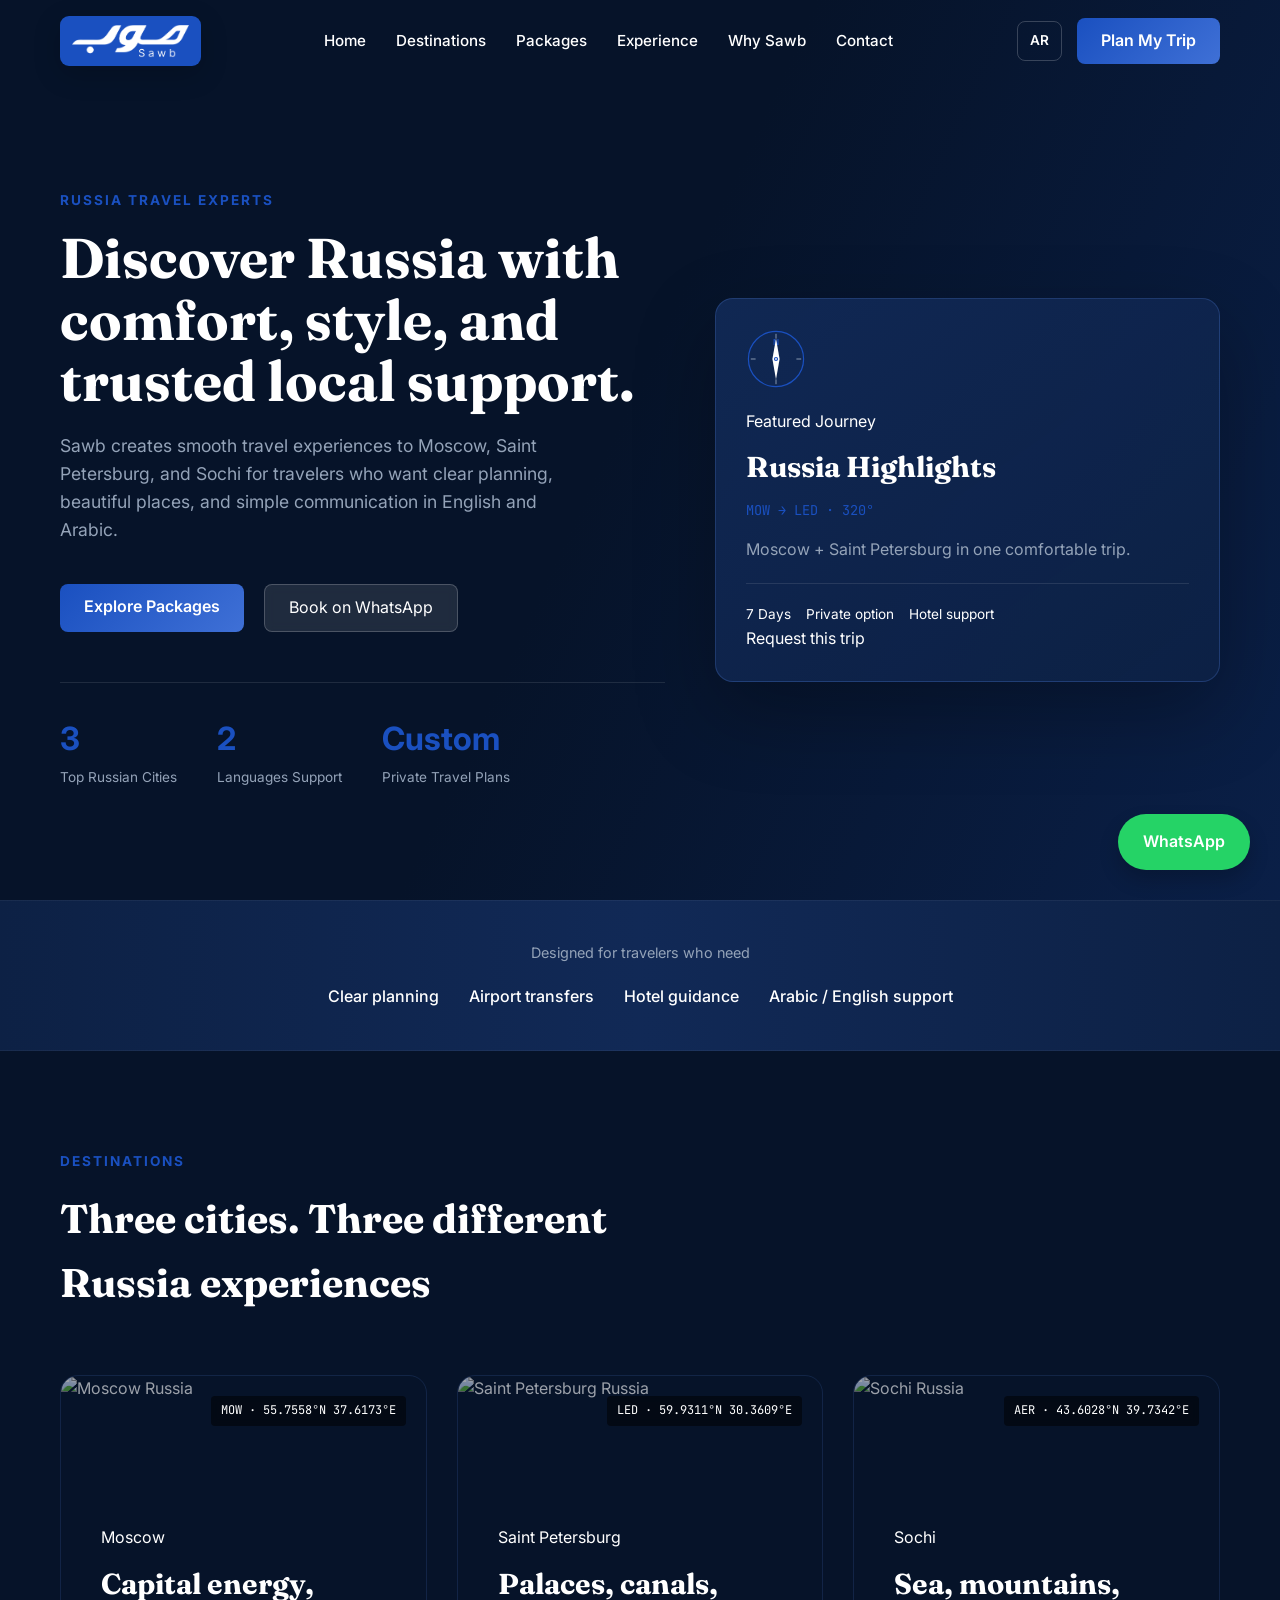
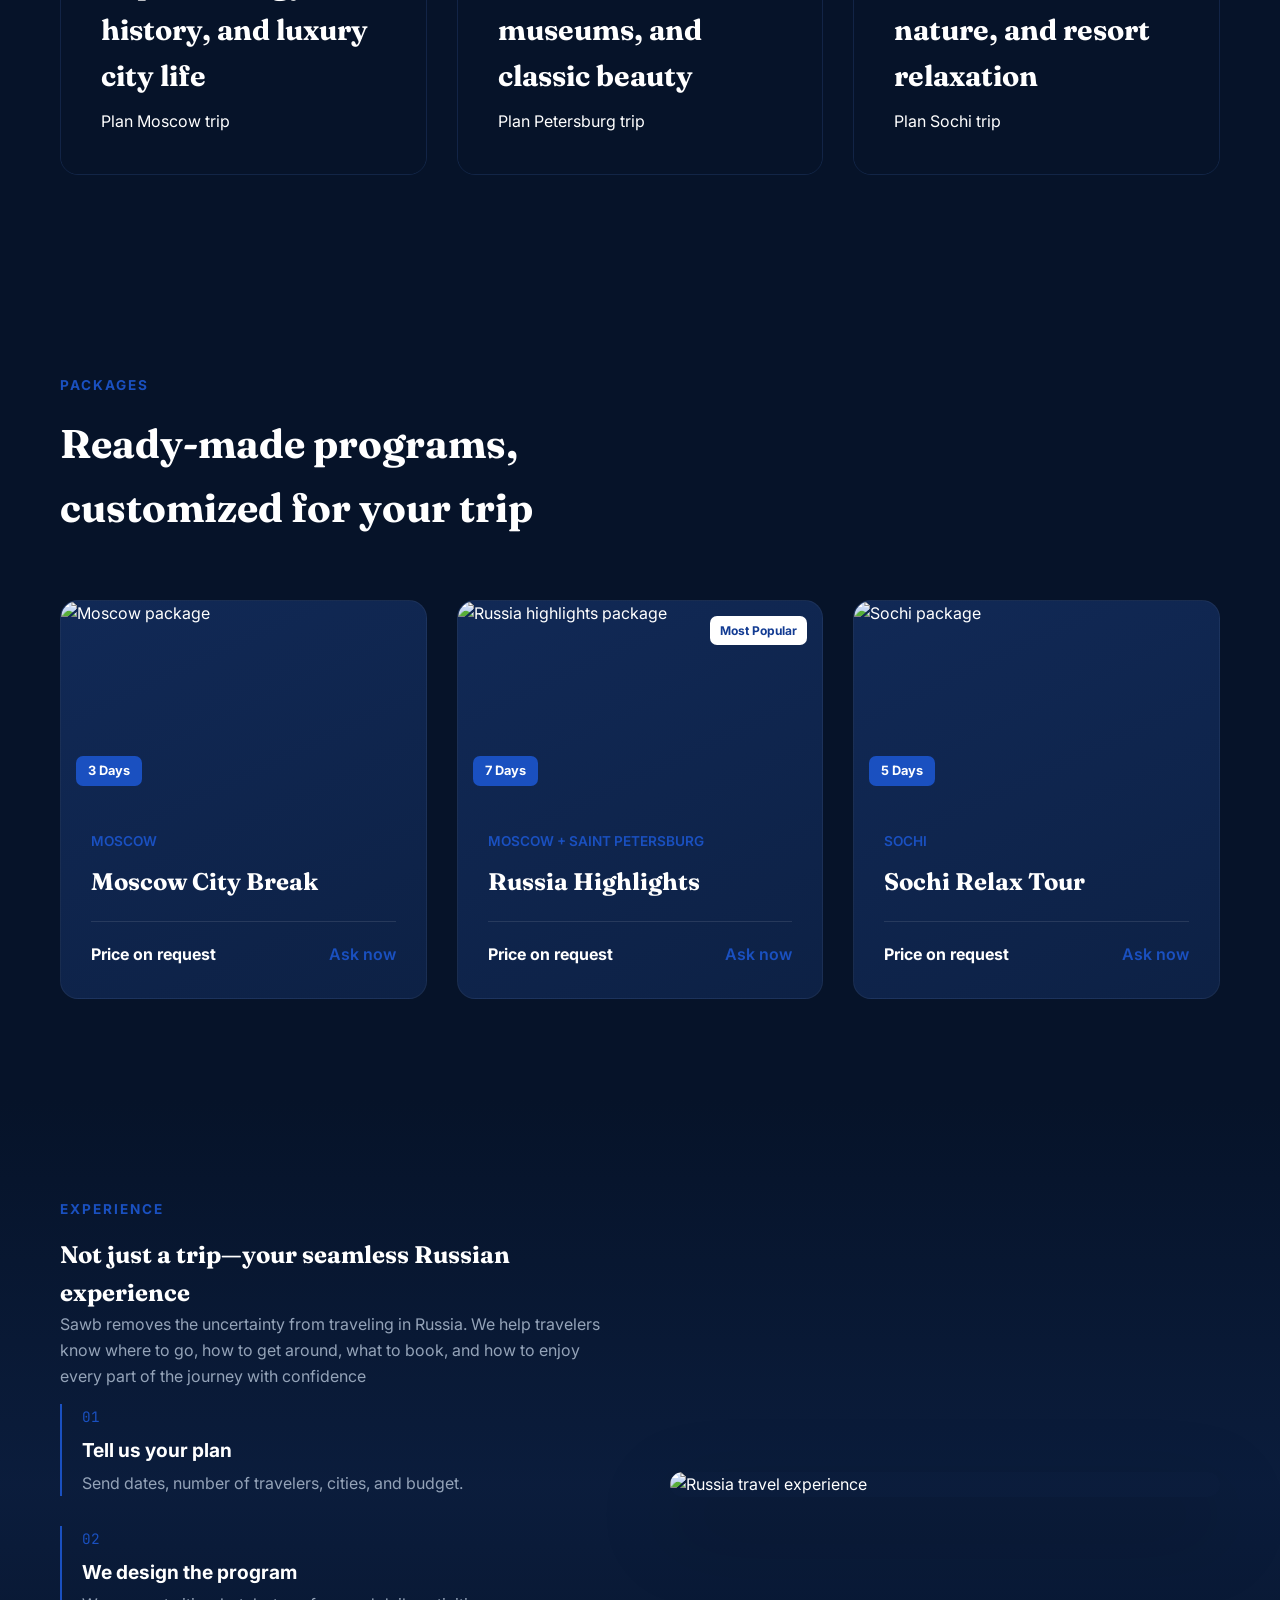
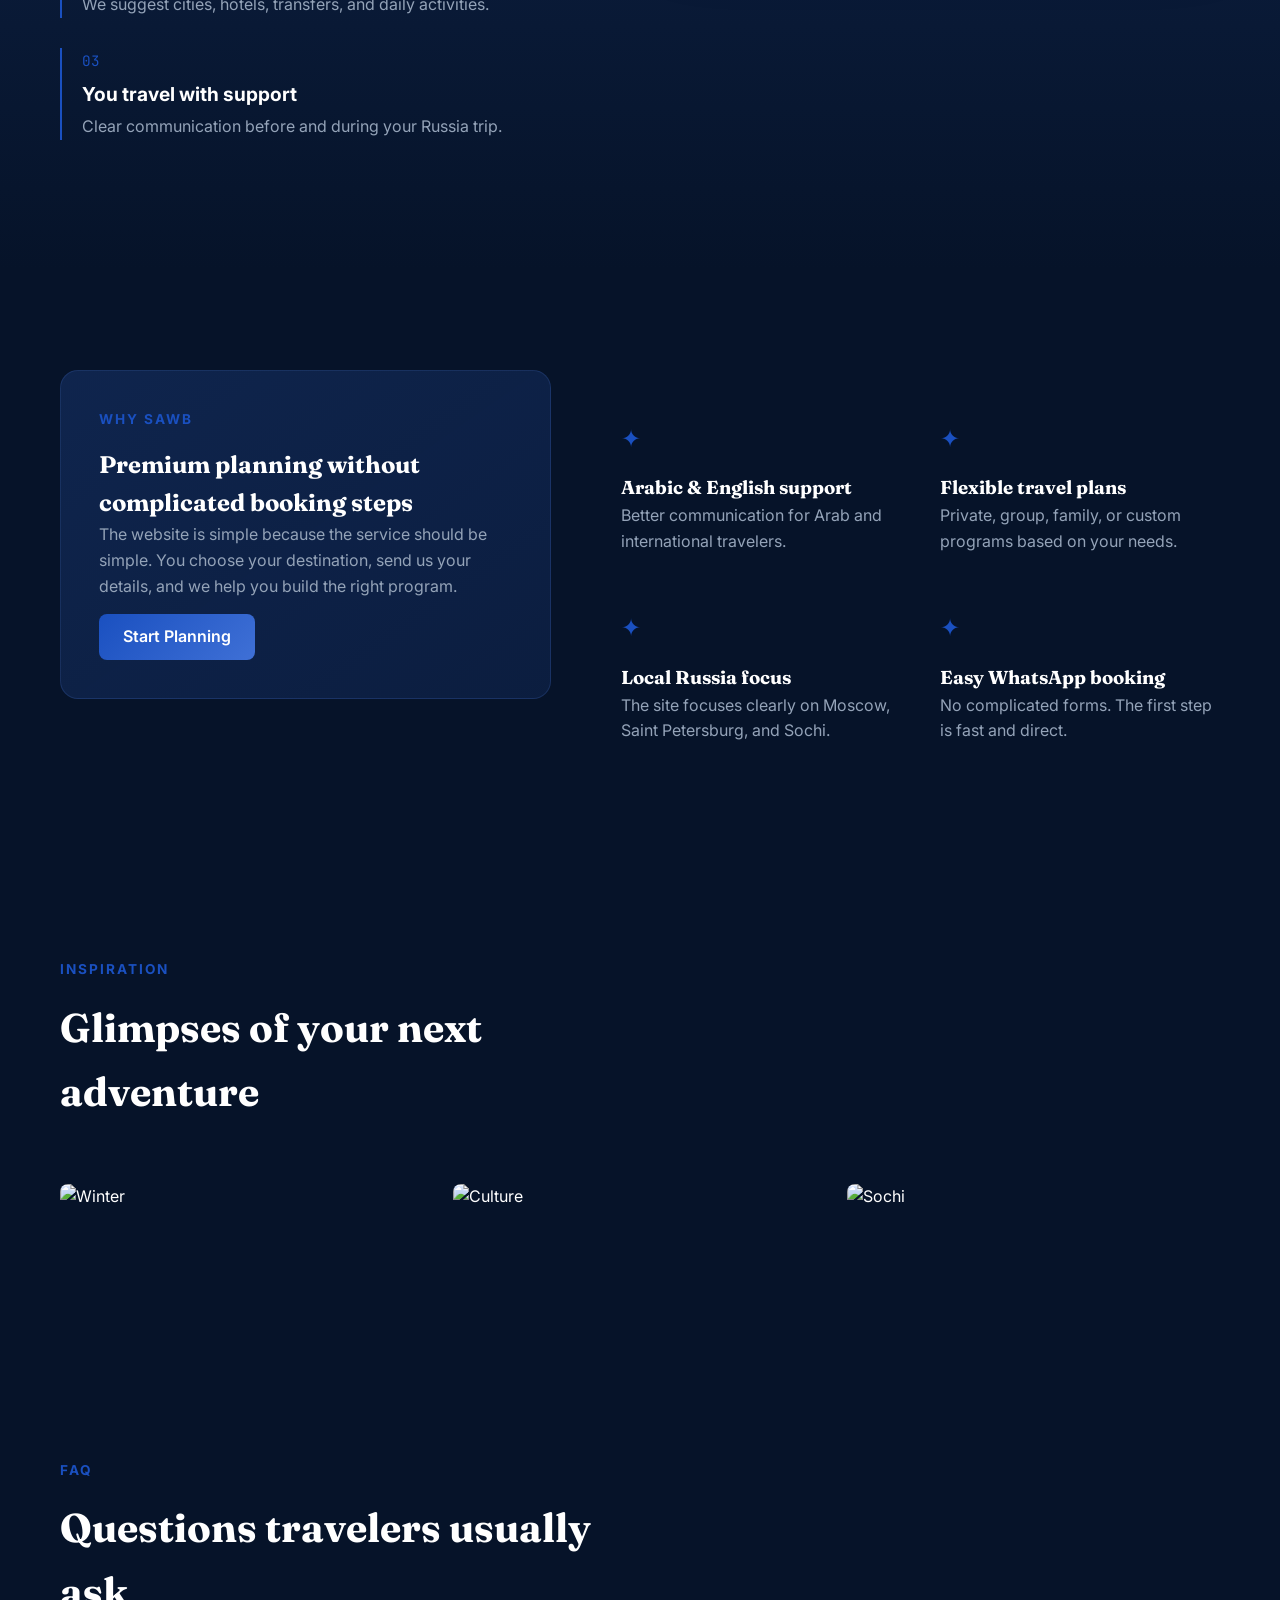
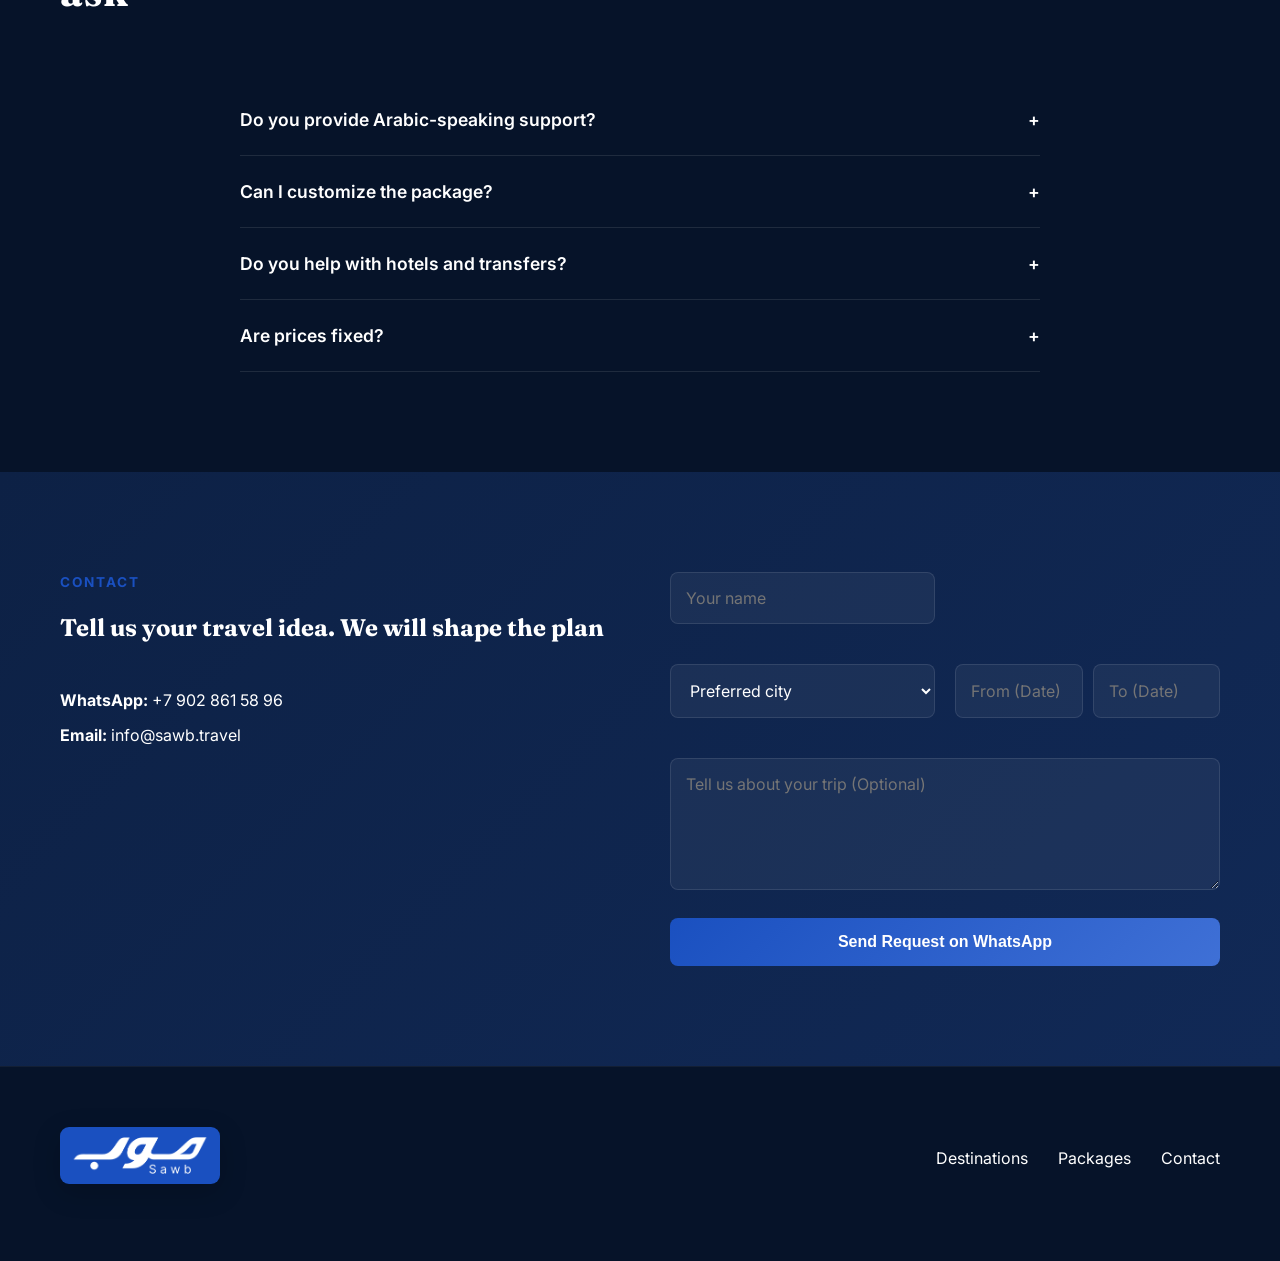
==== commit aa23947e: "Complete redesign: navy theme, updated Arabic form, and clean layout" ====
--- a/index.html
+++ b/index.html
@@ -3,37 +3,46 @@
 <head>
   <meta charset="UTF-8" />
   <meta name="viewport" content="width=device-width, initial-scale=1.0" />
+  <link rel="alternate" hreflang="en" href="https://sawb.travel/index.html" />
+  <link rel="alternate" hreflang="ar" href="https://sawb.travel/ar.html" />
   <title>Sawb | Premium Russia Tours</title>
+  <link rel="icon" type="image/png" sizes="144x144" href="favicon.png" />
+  <link rel="apple-touch-icon" sizes="144x144" href="favicon.png" />
+  <meta name="theme-color" content="#1a50c0" />
+  <meta property="og:image" content="https://sawb.travel/logo.png" />
+  <meta property="og:image:width" content="2048" />
+  <meta property="og:image:height" content="2048" />
+  <link rel="preload" as="image" href="logo-horizontal.png" />
   <meta name="description" content="Sawb offers premium Russia tourism packages to Moscow, Saint Petersburg, and Sochi with Arabic and English support, private tours, transfers, and custom travel planning." />
   <link rel="preconnect" href="https://fonts.googleapis.com" />
   <link rel="preconnect" href="https://fonts.gstatic.com" crossorigin />
-  <link href="https://fonts.googleapis.com/css2?family=Fraunces:ital,opsz,wght@0,9..144,500;0,9..144,600;0,9..144,700;0,9..144,900;1,9..144,500&family=Inter:wght@400;500;600;700;800&family=JetBrains+Mono:wght@500;600&display=swap" rel="stylesheet" />
+  <!-- Updated Google Fonts with Cairo and Tajawal -->
+  <link href="https://fonts.googleapis.com/css2?family=Fraunces:opsz,wght@9..144,500;9..144,600;9..144,700&family=Inter:wght@400;500;600;700&family=Cairo:wght@600;700;800&family=Tajawal:wght@400;500;700&family=JetBrains+Mono:wght@500;600&display=swap" rel="stylesheet" />
   <link rel="stylesheet" href="style.css" />
+  <script>
+    var userLang = navigator.language || navigator.userLanguage; 
+    if (userLang.startsWith('ar')) {
+      window.location.href = 'ar.html';
+    }
+  </script>
 </head>
 <body>
 
-  <!-- ================= BEARING PROGRESS ================= -->
   <div class="bearing-progress" id="bearingProgress" aria-hidden="true"></div>
 
-  <!-- ================= PRELOADER ================= -->
   <div id="preloader">
     <div class="loader-content">
-      <div class="logo-mark loader-mark">S</div>
-      <div class="loader-text">Sawb <span style="color:var(--gold);">|</span> صوب</div>
+      <img class="loader-logo" src="logo-horizontal.png" alt="Sawb | صوب" width="1397" height="496" />
+      <span class="loader-line" aria-hidden="true"></span>
     </div>
   </div>
 
-  <!-- ================= HEADER ================= -->
   <header class="site-header" id="siteHeader">
     <div class="container header-content">
       <a href="#home" class="logo" aria-label="Sawb homepage">
-        <span class="logo-mark">S</span>
-        <span class="logo-text">
-          <strong>Sawb</strong>
-          <small>صوب</small>
-        </span>
+        <img class="brand-logo" src="logo-horizontal.png" alt="Sawb | صوب" width="1397" height="496" />
       </a>
-      <nav class="nav" id="navMenu">
+      <nav class="nav" id="navMenu" aria-label="Main Navigation">
         <a href="#home">Home</a>
         <a href="#destinations">Destinations</a>
         <a href="#packages">Packages</a>
@@ -42,343 +51,230 @@
         <a href="#contact">Contact</a>
       </nav>
       <div class="header-actions">
-        <a href="ar.html" class="lang-btn magnetic">AR</a>
-        <a href="https://wa.me/000000000000" class="header-book-btn magnetic" target="_blank">Plan My Trip</a>
-        <button class="menu-btn" id="menuBtn" aria-label="Open menu">☰</button>
+        <a href="ar.html" class="lang-btn magnetic" aria-label="Switch to Arabic">AR</a>
+        <a href="https://wa.me/79028615896" class="header-book-btn magnetic" target="_blank" rel="noopener noreferrer">Plan My Trip</a>
+        <button class="menu-btn" id="menuBtn" aria-label="Open menu" aria-expanded="false">☰</button>
       </div>
     </div>
   </header>
 
-  <!-- ================= HERO ================= -->
-  <section class="hero" id="home">
-    <div class="hero-bg parallax-bg"></div>
-    <div class="hero-shade"></div>
-
-    <div class="container hero-layout">
-      <div class="hero-content reveal">
-        <p class="eyebrow">Russia Travel Experts</p>
-        <h1>Discover Russia with comfort, style, and trusted local support.</h1>
-        <p class="hero-description">
-          Sawb creates smooth travel experiences to Moscow, Saint Petersburg, and Sochi for travelers who want clear planning, beautiful places, and simple communication in English and Arabic.
-        </p>
-        
-        <div class="hero-actions">
-          <a href="#packages" class="btn btn-primary magnetic">Explore Packages</a>
-          <a href="https://wa.me/000000000000" target="_blank" class="btn btn-glass magnetic">Book on WhatsApp</a>
-        </div>
-
-        <div class="trust-row">
-          <div>
-            <strong data-count="3">3</strong>
-            <span>Top Russian Cities</span>
-          </div>
-          <div>
-            <strong data-count="2">2</strong>
-            <span>Languages Support</span>
-          </div>
-          <div>
-            <strong>Custom</strong>
-            <span>Private Travel Plans</span>
-          </div>
-        </div>
-      </div>
-
-      <div class="hero-card reveal delay-1 floating-elem">
-        <div class="compass" aria-hidden="true">
-          <svg viewBox="0 0 100 100">
-            <circle cx="50" cy="50" r="46" class="compass-ring"/>
-            <line x1="50" y1="8" x2="50" y2="16" class="compass-tick"/>
-            <line x1="50" y1="84" x2="50" y2="92" class="compass-tick"/>
-            <line x1="8" y1="50" x2="16" y2="50" class="compass-tick"/>
-            <line x1="84" y1="50" x2="92" y2="50" class="compass-tick"/>
-            <text x="50" y="26" class="compass-n">N</text>
-            <g class="compass-needle">
-              <path d="M50 16 L56 50 L50 84 L44 50 Z" class="compass-needle-shape"/>
-            </g>
-            <circle cx="50" cy="50" r="2.5" class="compass-core"/>
-          </svg>
-        </div>
-        <span class="hero-card-label">Featured Journey</span>
-        <h3>Russia Highlights</h3>
-        <p class="hero-geo">MOW <span class="geo-sep">→</span> LED <span class="geo-sep">·</span> 320°</p>
-        <p>Moscow + Saint Petersburg in one comfortable trip.</p>
-        <div class="mini-info">
-          <span>7 Days</span>
-          <span>Private option</span>
-          <span>Hotel support</span>
-        </div>
-        <a href="#contact">Request this trip</a>
-      </div>
-    </div>
-  </section>
-
-  <!-- ================= TRUST BAR ================= -->
-  <section class="trust-section reveal">
-    <div class="container trust-content">
-      <p>Designed for travelers who need</p>
-      <div class="trust-points">
-        <span>Clear planning</span>
-        <span>Airport transfers</span>
-        <span>Hotel guidance</span>
-        <span>Arabic / English support</span>
-      </div>
-    </div>
-  </section>
-
-  <!-- ================= DESTINATIONS ================= -->
-  <section class="section" id="destinations">
-    <div class="container">
-      <div class="section-heading reveal">
-        <p class="eyebrow">Destinations</p>
-        <h2>Three cities. Three different Russia experiences.</h2>
-        <p>Choose the city that fits your travel style: history, culture, shopping, sea, mountains, or family relaxation.</p>
-      </div>
-
-      <div class="destination-grid">
-        <article class="destination-card large reveal">
-          <img src="https://images.unsplash.com/photo-1513326738677-b964603b136d?auto=format&fit=crop&w=1400&q=80" alt="Moscow Russia"  loading="lazy" />
-          <span class="geo-tag">MOW · 55.7558°N 37.6173°E</span>
-          <div class="destination-overlay">
-            <span>Moscow</span>
-            <h3>Capital energy, history, and luxury city life.</h3>
-            <p>Red Square, Kremlin area, Moscow Metro, Arbat Street, shopping malls, restaurants, museums, and evening city views.</p>
-            <a href="#contact" class="magnetic">Plan Moscow trip</a>
-          </div>
-        </article>
-
-        <article class="destination-card reveal delay-1">
-          <img src="https://images.unsplash.com/photo-1556610961-2fecc5927173?auto=format&fit=crop&w=1200&q=80" alt="Saint Petersburg Russia"  loading="lazy" />
-          <span class="geo-tag">LED · 59.9311°N 30.3609°E</span>
-          <div class="destination-overlay">
-            <span>Saint Petersburg</span>
-            <h3>Palaces, canals, museums, and classic beauty.</h3>
-            <p>Hermitage-style culture, royal palaces, elegant streets, boat tours, and historical architecture.</p>
-            <a href="#contact" class="magnetic">Plan Petersburg trip</a>
-          </div>
-        </article>
-
-        <article class="destination-card reveal delay-2">
-          <img src="https://images.unsplash.com/photo-1712828460318-d564a3976a30?auto=format&fit=crop&w=1200&q=80" alt="Sochi Russia"  loading="lazy" />
-          <span class="geo-tag">AER · 43.6028°N 39.7342°E</span>
-          <div class="destination-overlay">
-            <span>Sochi</span>
-            <h3>Sea, mountains, nature, and resort relaxation.</h3>
-            <p>Black Sea coast, Olympic Park, Krasnaya Polyana, waterfalls, mountain views, and family-friendly activities.</p>
-            <a href="#contact" class="magnetic">Plan Sochi trip</a>
-          </div>
-        </article>
-      </div>
-    </div>
-  </section>
-
-  <!-- ================= PACKAGES ================= -->
-  <section class="section packages-section" id="packages">
-    <div class="container">
-      <div class="section-heading reveal">
-        <p class="eyebrow">Packages</p>
-        <h2>Ready-made programs, customized for your trip.</h2>
-        <p>Prices depend on season, hotels, group size, and travel dates. Start with a package, then we adjust it for you.</p>
-      </div>
-
-      <div class="package-grid">
-        <article class="package-card reveal">
-          <div class="package-image">
-            <img src="https://images.unsplash.com/photo-1520106212299-d99c443e4568?auto=format&fit=crop&w=1200&q=80" alt="Moscow package"  loading="lazy" />
-            <span>3 Days</span>
-          </div>
-          <div class="package-body">
-            <p class="package-city">Moscow</p>
-            <h3>Moscow City Break</h3>
-            <ul>
-              <li>City center and Red Square area</li>
-              <li>Moscow Metro experience</li>
-              <li>Shopping and restaurant suggestions</li>
-              <li>Airport transfer option</li>
-            </ul>
-            <div class="package-footer">
-              <strong>Price on request</strong>
-              <a href="https://wa.me/000000000000" target="_blank">Ask now</a>
-            </div>
-          </div>
-        </article>
-
-        <article class="package-card featured reveal delay-1">
-          <div class="popular-badge">Most Popular</div>
-          <div class="package-image">
-            <img src="https://images.unsplash.com/photo-1547448415-e9f5b28e570d?auto=format&fit=crop&w=1200&q=80" alt="Russia highlights package"  loading="lazy" />
-            <span>7 Days</span>
-          </div>
-          <div class="package-body">
-            <p class="package-city">Moscow + Saint Petersburg</p>
-            <h3>Russia Highlights</h3>
-            <ul>
-              <li>Two main Russian cities</li>
-              <li>Culture, history, shopping, and city tours</li>
-              <li>Hotel planning support</li>
-              <li>Private guide option</li>
-            </ul>
-            <div class="package-footer">
-              <strong>Price on request</strong>
-              <a href="https://wa.me/000000000000" target="_blank">Ask now</a>
-            </div>
-          </div>
-        </article>
-
-        <article class="package-card reveal delay-2">
-          <div class="package-image">
-            <img src="https://images.unsplash.com/photo-1615369949130-5b9659dd7ba4?auto=format&fit=crop&w=1200&q=80" alt="Sochi package"  loading="lazy" />
-            <span>5 Days</span>
-          </div>
-          <div class="package-body">
-            <p class="package-city">Sochi</p>
-            <h3>Sochi Relax Tour</h3>
-            <ul>
-              <li>Black Sea relaxation</li>
-              <li>Mountain and nature trips</li>
-              <li>Olympic Park visit</li>
-              <li>Family-friendly program</li>
-            </ul>
-            <div class="package-footer">
-              <strong>Price on request</strong>
-              <a href="https://wa.me/000000000000" target="_blank">Ask now</a>
-            </div>
-          </div>
-        </article>
-      </div>
-    </div>
-  </section>
-
-  <!-- ================= EXPERIENCE ================= -->
-  <section class="experience-section" id="experience">
-    <div class="container experience-layout">
-      <div class="experience-text reveal">
-        <p class="eyebrow">Experience</p>
-        <h2>Not just a trip. A smooth Russia experience.</h2>
-        <p>Sawb focuses on reducing confusion before and during the trip. We help travelers understand where to go, how to move, what to book, and how to enjoy Russia with more confidence.</p>
-        
-        <div class="experience-list">
-          <div>
-            <span>01</span>
-            <strong>Tell us your plan</strong>
-            <p>Send dates, number of travelers, cities, and budget.</p>
-          </div>
-          <div>
-            <span>02</span>
-            <strong>We design the program</strong>
-            <p>We suggest cities, hotels, transfers, and daily activities.</p>
-          </div>
-          <div>
-            <span>03</span>
-            <strong>You travel with support</strong>
-            <p>Clear communication before and during your Russia trip.</p>
-          </div>
-        </div>
-      </div>
-      <div class="experience-image reveal delay-1">
-        <img src="https://images.unsplash.com/photo-1668854346479-d1bf48c9e00c?auto=format&fit=crop&w=1200&q=80" alt="Russia travel experience"  loading="lazy" />
-      </div>
-    </div>
-  </section>
-
-  <!-- ================= WHY SAWB ================= -->
-  <section class="section why-section" id="why">
-    <div class="container why-layout">
-      <div class="why-card reveal">
-        <p class="eyebrow">Why Sawb</p>
-        <h2>Premium planning without complicated booking steps.</h2>
-        <p>The website is simple because the service should be simple. You choose your destination, send us your details, and we help you build the right program.</p>
-        <a href="#contact" class="btn btn-primary magnetic">Start Planning</a>
-      </div>
-
-      <div class="features-grid">
-        <div class="feature reveal">
-          <span>✦</span>
-          <h3>Arabic & English support</h3>
-          <p>Better communication for Arab and international travelers.</p>
-        </div>
-        <div class="feature reveal delay-1">
-          <span>✦</span>
-          <h3>Flexible travel plans</h3>
-          <p>Private, group, family, or custom programs based on your needs.</p>
-        </div>
-        <div class="feature reveal">
-          <span>✦</span>
-          <h3>Local Russia focus</h3>
-          <p>The site focuses clearly on Moscow, Saint Petersburg, and Sochi.</p>
-        </div>
-        <div class="feature reveal delay-1">
-          <span>✦</span>
-          <h3>Easy WhatsApp booking</h3>
-          <p>No complicated forms. The first step is fast and direct.</p>
-        </div>
-      </div>
-    </div>
-  </section>
-
-  <!-- ================= INTERACTIVE MASONRY GALLERY ================= -->
-  <section class="section gallery-wrapper" id="gallery">
-    <div class="container">
-      <div class="section-heading reveal">
-        <p class="eyebrow">Inspiration</p>
-        <h2>Glimpses of your next adventure.</h2>
-      </div>
-      <div class="gallery-masonry">
-        <div class="gallery-item reveal"><img src="https://images.unsplash.com/photo-1520106212299-d99c443e4568?auto=format&fit=crop&w=1200&q=80" alt="Winter" loading="lazy" /></div>
-        <div class="gallery-item reveal delay-1"><img src="https://images.unsplash.com/photo-1547448415-e9f5b28e570d?auto=format&fit=crop&w=800&q=80" alt="Architecture" loading="lazy" /></div>
-        <div class="gallery-item reveal delay-2"><img src="https://images.unsplash.com/photo-1668854346479-d1bf48c9e00c?auto=format&fit=crop&w=1200&q=80" alt="Culture" loading="lazy" /></div>
-        <div class="gallery-item reveal"><img src="https://images.unsplash.com/photo-1661245433488-9d7860be0f26?auto=format&fit=crop&w=1200&q=80" alt="Nature" loading="lazy" /></div>
-        <div class="gallery-item reveal delay-1"><img src="https://images.unsplash.com/photo-1615369949130-5b9659dd7ba4?auto=format&fit=crop&w=1200&q=80" alt="Sochi" loading="lazy" /></div>
-      </div>
-    </div>
-  </section>
-
-  <!-- ================= FAQ ================= -->
-  <section class="section faq-section">
-    <div class="container">
-      <div class="section-heading reveal">
-        <p class="eyebrow">FAQ</p>
-        <h2>Questions travelers usually ask.</h2>
-      </div>
-      <div class="faq-list">
-        <div class="faq-item reveal">
-          <button class="faq-question">Do you provide Arabic-speaking support?<span>+</span></button>
-          <div class="faq-answer"><div class="faq-answer-inner">Yes. Sawb supports travelers in Arabic and English to make the planning and communication easier.</div></div>
-        </div>
-        <div class="faq-item reveal delay-1">
-          <button class="faq-question">Can I customize the package?<span>+</span></button>
-          <div class="faq-answer"><div class="faq-answer-inner">Yes. You can customize the number of days, cities, hotel level, transport, activities, and budget.</div></div>
-        </div>
-        <div class="faq-item reveal delay-2">
-          <button class="faq-question">Do you help with hotels and transfers?<span>+</span></button>
-          <div class="faq-answer"><div class="faq-answer-inner">Yes. We can help with hotel recommendations, airport transfers, city transport, and tour planning.</div></div>
-        </div>
-        <div class="faq-item reveal">
-          <button class="faq-question">Are prices fixed?<span>+</span></button>
-          <div class="faq-answer"><div class="faq-answer-inner">Prices depend on travel dates, season, number of travelers, hotel level, and selected services.</div></div>
-        </div>
-      </div>
-    </div>
-  </section>
-
-  <!-- ================= CONTACT ================= -->
-  <section class="contact-section" id="contact">
-    <div class="container contact-layout">
-      <div class="contact-text reveal">
-        <p class="eyebrow">Contact</p>
-        <h2>Tell us your travel idea. We will shape the plan.</h2>
-        <p>Send your preferred city, travel dates, number of travelers, hotel preference, and budget. We will reply with a suitable program.</p>
-        
-        <div class="contact-info">
-          <p><strong>WhatsApp:</strong> +000 000 000 000</p>
-          <p><strong>Email:</strong> info@sawbtravel.com</p>
-          <p><strong>Cities:</strong> Moscow, Saint Petersburg, Sochi</p>
-        </div>
-      </div>
-
-      <form class="contact-form reveal delay-1">
+  <main id="main-content">
+    <section class="hero" id="home">
+      <div class="hero-bg parallax-bg"></div>
+      <div class="hero-shade"></div>
+      <div class="container hero-layout">
+        <div class="hero-content reveal">
+          <p class="eyebrow">Russia Travel Experts</p>
+          <h1>Discover Russia with comfort, style, and trusted local support.</h1>
+          <p class="hero-description">
+            Sawb creates smooth travel experiences to Moscow, Saint Petersburg, and Sochi for travelers who want clear planning, beautiful places, and simple communication in English and Arabic.
+          </p>
+          <div class="hero-actions">
+            <a href="#packages" class="btn btn-primary magnetic">Explore Packages</a>
+            <a href="https://wa.me/79028615896" target="_blank" rel="noopener noreferrer" class="btn btn-glass magnetic">Book on WhatsApp</a>
+          </div>
+          <div class="trust-row">
+            <div><strong data-count="3">3</strong><span>Top Russian Cities</span></div>
+            <div><strong data-count="2">2</strong><span>Languages Support</span></div>
+            <div><strong>Custom</strong><span>Private Travel Plans</span></div>
+          </div>
+        </div>
+        <div class="hero-card reveal delay-1 floating-elem">
+          <div class="compass" aria-hidden="true">
+            <svg viewBox="0 0 100 100">
+              <circle cx="50" cy="50" r="46" class="compass-ring"/>
+              <line x1="50" y1="8" x2="50" y2="16" class="compass-tick"/>
+              <line x1="50" y1="84" x2="50" y2="92" class="compass-tick"/>
+              <line x1="8" y1="50" x2="16" y2="50" class="compass-tick"/>
+              <line x1="84" y1="50" x2="92" y2="50" class="compass-tick"/>
+              <text x="50" y="26" class="compass-n">N</text>
+              <g class="compass-needle"><path d="M50 16 L56 50 L50 84 L44 50 Z" class="compass-needle-shape"/></g>
+              <circle cx="50" cy="50" r="2.5" class="compass-core"/>
+            </svg>
+          </div>
+          <span class="hero-card-label">Featured Journey</span>
+          <h3>Russia Highlights</h3>
+          <p class="hero-geo">MOW <span class="geo-sep">→</span> LED <span class="geo-sep">·</span> 320°</p>
+          <p>Moscow + Saint Petersburg in one comfortable trip.</p>
+          <div class="mini-info"><span>7 Days</span><span>Private option</span><span>Hotel support</span></div>
+          <a href="#contact" aria-label="Request the Russia Highlights trip">Request this trip</a>
+        </div>
+      </div>
+    </section>
+
+    <section class="trust-section reveal">
+      <div class="container trust-content">
+        <p>Designed for travelers who need</p>
+        <div class="trust-points">
+          <span>Clear planning</span><span>Airport transfers</span><span>Hotel guidance</span><span>Arabic / English support</span>
+        </div>
+      </div>
+    </section>
+
+    <section class="section" id="destinations">
+      <div class="container">
+        <div class="section-heading reveal">
+          <p class="eyebrow">Destinations</p>
+          <h2>Three cities. Three different Russia experiences</h2>
+        </div>
+        <div class="destination-grid">
+          <article class="destination-card reveal">
+            <img src="https://images.unsplash.com/photo-1513326738677-b964603b136d?auto=format&fit=crop&w=1400&q=80" alt="Moscow Russia" loading="lazy" />
+            <span class="geo-tag">MOW · 55.7558°N 37.6173°E</span>
+            <div class="destination-overlay">
+              <span>Moscow</span>
+              <h3>Capital energy, history, and luxury city life </h3>
+              <a href="#contact" class="magnetic" aria-label="Plan a trip to Moscow">Plan Moscow trip</a>
+            </div>
+          </article>
+          <article class="destination-card reveal delay-1">
+            <img src="https://images.unsplash.com/photo-1556610961-2fecc5927173?auto=format&fit=crop&w=1200&q=80" alt="Saint Petersburg Russia" loading="lazy" />
+            <span class="geo-tag">LED · 59.9311°N 30.3609°E</span>
+            <div class="destination-overlay">
+              <span>Saint Petersburg</span>
+              <h3>Palaces, canals, museums, and classic beauty </h3>
+              <a href="#contact" class="magnetic" aria-label="Plan a trip to Saint Petersburg">Plan Petersburg trip</a>
+            </div>
+          </article>
+          <article class="destination-card reveal delay-2">
+            <img src="https://images.unsplash.com/photo-1712828460318-d564a3976a30?auto=format&fit=crop&w=1200&q=80" alt="Sochi Russia" loading="lazy" />
+            <span class="geo-tag">AER · 43.6028°N 39.7342°E</span>
+            <div class="destination-overlay">
+              <span>Sochi</span>
+              <h3>Sea, mountains, nature, and resort relaxation </h3>
+              <a href="#contact" class="magnetic" aria-label="Plan a trip to Sochi">Plan Sochi trip</a>
+            </div>
+          </article>
+        </div>
+      </div>
+    </section>
+
+    <section class="section packages-section" id="packages">
+      <div class="container">
+        <div class="section-heading reveal">
+          <p class="eyebrow">Packages</p>
+          <h2>Ready-made programs, customized for your trip </h2>
+        </div>
+        <div class="package-grid">
+          <article class="package-card reveal">
+            <div class="package-image"><img src="https://images.unsplash.com/photo-1520106212299-d99c443e4568?auto=format&fit=crop&w=1200&q=80" alt="Moscow package" loading="lazy" /><span>3 Days</span></div>
+            <div class="package-body">
+              <p class="package-city">Moscow</p>
+              <h3>Moscow City Break</h3>
+              <div class="package-footer"><strong>Price on request</strong><a href="https://wa.me/79028615896\" target="_blank" rel="noopener noreferrer">Ask now</a></div>
+            </div>
+          </article>
+          <article class="package-card featured reveal delay-1">
+            <div class="popular-badge">Most Popular</div>
+            <div class="package-image"><img src="https://images.unsplash.com/photo-1547448415-e9f5b28e570d?auto=format&fit=crop&w=1200&q=80" alt="Russia highlights package" loading="lazy" /><span>7 Days</span></div>
+            <div class="package-body">
+              <p class="package-city">Moscow + Saint Petersburg</p>
+              <h3>Russia Highlights</h3>
+              <div class="package-footer"><strong>Price on request</strong><a href="https://wa.me/79028615896" target="_blank" rel="noopener noreferrer">Ask now</a></div>
+            </div>
+          </article>
+          <article class="package-card reveal delay-2">
+            <div class="package-image"><img src="https://images.unsplash.com/photo-1615369949130-5b9659dd7ba4?auto=format&fit=crop&w=1200&q=80" alt="Sochi package" loading="lazy" /><span>5 Days</span></div>
+            <div class="package-body">
+              <p class="package-city">Sochi</p>
+              <h3>Sochi Relax Tour</h3>
+              <div class="package-footer"><strong>Price on request</strong><a href="https://wa.me/79028615896" target="_blank" rel="noopener noreferrer">Ask now</a></div>
+            </div>
+          </article>
+        </div>
+      </div>
+    </section>
+
+    <section class="experience-section" id="experience">
+      <div class="container experience-layout">
+        <div class="experience-text reveal">
+          <p class="eyebrow">Experience</p>
+          <h2>Not just a trip—your seamless Russian experience </h2>
+          <p>Sawb removes the uncertainty from traveling in Russia. We help travelers know where to go, how to get around, what to book, and how to enjoy every part of the journey with confidence </p>
+          <div class="experience-list">
+            <div><span>01</span><strong>Tell us your plan</strong><p>Send dates, number of travelers, cities, and budget.</p></div>
+            <div><span>02</span><strong>We design the program</strong><p>We suggest cities, hotels, transfers, and daily activities.</p></div>
+            <div><span>03</span><strong>You travel with support</strong><p>Clear communication before and during your Russia trip.</p></div>
+          </div>
+        </div>
+        <div class="experience-image reveal delay-1">
+          <img src="https://images.unsplash.com/photo-1668854346479-d1bf48c9e00c?auto=format&fit=crop&w=1200&q=80" alt="Russia travel experience" loading="lazy" />
+        </div>
+      </div>
+    </section>
+
+    <section class="section why-section" id="why">
+      <div class="container why-layout">
+        <div class="why-card reveal">
+          <p class="eyebrow">Why Sawb</p>
+          <h2>Premium planning without complicated booking steps </h2>
+          <p>The website is simple because the service should be simple. You choose your destination, send us your details, and we help you build the right program.</p>
+          <a href="#contact" class="btn btn-primary magnetic">Start Planning</a>
+        </div>
+        <div class="features-grid">
+          <div class="feature reveal"><span>✦</span><h3>Arabic & English support</h3><p>Better communication for Arab and international travelers.</p></div>
+          <div class="feature reveal delay-1"><span>✦</span><h3>Flexible travel plans</h3><p>Private, group, family, or custom programs based on your needs.</p></div>
+          <div class="feature reveal"><span>✦</span><h3>Local Russia focus</h3><p>The site focuses clearly on Moscow, Saint Petersburg, and Sochi.</p></div>
+          <div class="feature reveal delay-1"><span>✦</span><h3>Easy WhatsApp booking</h3><p>No complicated forms. The first step is fast and direct.</p></div>
+        </div>
+      </div>
+    </section>
+
+    <section class="section gallery-wrapper" id="gallery">
+      <div class="container">
+        <div class="section-heading reveal">
+          <p class="eyebrow">Inspiration</p>
+          <h2>Glimpses of your next adventure </h2>
+        </div>
+        <div class="gallery-masonry">
+          <div class="gallery-item reveal"><img src="https://images.unsplash.com/photo-1520106212299-d99c443e4568?auto=format&fit=crop&w=1200&q=80" alt="Winter" loading="lazy" /></div>
+          <div class="gallery-item reveal delay-1"><img src="https://images.unsplash.com/photo-1547448415-e9f5b28e570d?auto=format&fit=crop&w=800&q=80" alt="Architecture" loading="lazy" /></div>
+          <div class="gallery-item reveal delay-2"><img src="https://images.unsplash.com/photo-1668854346479-d1bf48c9e00c?auto=format&fit=crop&w=1200&q=80" alt="Culture" loading="lazy" /></div>
+          <div class="gallery-item reveal"><img src="https://images.unsplash.com/photo-1661245433488-9d7860be0f26?auto=format&fit=crop&w=1200&q=80" alt="Nature" loading="lazy" /></div>
+          <div class="gallery-item reveal delay-1"><img src="https://images.unsplash.com/photo-1615369949130-5b9659dd7ba4?auto=format&fit=crop&w=1200&q=80" alt="Sochi" loading="lazy" /></div>
+        </div>
+      </div>
+    </section>
+    <section class="section faq-section">
+      <div class="container">
+        <div class="section-heading reveal">
+          <p class="eyebrow">FAQ</p>
+          <h2>Questions travelers usually ask</h2>
+        </div>
+        <div class="faq-list">
+          <div class="faq-item reveal">
+            <button class="faq-question" aria-expanded="false">Do you provide Arabic-speaking support?<span>+</span></button>
+            <div class="faq-answer"><div class="faq-answer-inner">Yes. Sawb supports travelers in Arabic and English to make the planning and communication easier.</div></div>
+          </div>
+          <div class="faq-item reveal delay-1">
+            <button class="faq-question" aria-expanded="false">Can I customize the package?<span>+</span></button>
+            <div class="faq-answer"><div class="faq-answer-inner">Yes. You can customize the number of days, cities, hotel level, transport, activities, and budget.</div></div>
+          </div>
+          <div class="faq-item reveal delay-2">
+            <button class="faq-question" aria-expanded="false">Do you help with hotels and transfers?<span>+</span></button>
+            <div class="faq-answer"><div class="faq-answer-inner">Yes. We can help with hotel recommendations, airport transfers, city transport, and tour planning.</div></div>
+          </div>
+          <div class="faq-item reveal">
+            <button class="faq-question" aria-expanded="false">Are prices fixed?<span>+</span></button>
+            <div class="faq-answer"><div class="faq-answer-inner">Prices depend on travel dates, season, number of travelers, hotel level, and selected services.</div></div>
+          </div>
+        </div>
+      </div>
+    </section>
+
+    <section class="contact-section" id="contact">
+      <div class="container contact-layout">
+        <div class="contact-text reveal">
+          <p class="eyebrow">Contact</p>
+          <h2>Tell us your travel idea. We will shape the plan </h2>
+          <div class="contact-info">
+            <p><strong>WhatsApp:</strong> +7 902 861 58 96</p>
+            <p><strong>Email:</strong> <a href="mailto:info@sawb.travel">info@sawb.travel</a></p>
+          </div>
+        </div>
+        <form class="contact-form reveal delay-1">
         <div class="form-row">
           <input type="text" id="name" placeholder="Your name" required />
-          <input type="email" id="email" placeholder="Your email" required />
         </div>
         <div class="form-row">
           <select id="city">
@@ -386,45 +282,38 @@
             <option value="Moscow">Moscow</option>
             <option value="Saint Petersburg">Saint Petersburg</option>
             <option value="Sochi">Sochi</option>
-            <option value="Moscow + Saint Petersburg">Moscow + Saint Petersburg</option>
-            <option value="Custom Russia Trip">Custom Russia Trip</option>
           </select>
-          <input type="text" id="dates" placeholder="Travel dates" />
-        </div>
-        <textarea id="message" rows="5" placeholder="Tell us about your trip"></textarea>
+          <!-- Split into From / To dates -->
+          <div style="display: flex; gap: 10px;">
+            <input type="text" id="date-from" placeholder="From (Date)" onfocus="(this.type='date')" onblur="if(!this.value) this.type='text'" />
+            <input type="text" id="date-to" placeholder="To (Date)" onfocus="(this.type='date')" onblur="if(!this.value) this.type='text'" />
+          </div>
+        </div>
+        <textarea id="message" rows="5" placeholder="Tell us about your trip (Optional)"></textarea>
         <button type="submit" class="magnetic">Send Request on WhatsApp</button>
       </form>
-    </div>
-  </section>
-
-  <!-- ================= FOOTER ================= -->
+      </div>
+    </section>
+  </main>
+
   <footer class="footer">
     <div class="container footer-content">
       <div>
-        <a href="#home" class="logo footer-logo">
-          <span class="logo-mark">S</span>
-          <span class="logo-text"><strong>Sawb</strong><small>صوب</small></span>
+        <a href="#home" class="logo footer-logo" aria-label="Back to top">
+          <img class="brand-logo" src="logo-horizontal.png" alt="Sawb | صوب" width="1397" height="496" />
         </a>
-        <p>Premium tourism planning for Russia trips to Moscow, Saint Petersburg, and Sochi.</p>
       </div>
       <div class="footer-links">
         <a href="#destinations">Destinations</a>
         <a href="#packages">Packages</a>
-        <a href="#experience">Experience</a>
-        <a href="#why">Why Sawb</a>
         <a href="#contact">Contact</a>
       </div>
-    </div>
-    <div class="footer-bottom">
-      <p>© 2026 Sawb. All rights reserved.</p>
     </div>
   </footer>
 
-  <!-- FLOAT WHATSAPP -->
-  <a href="https://wa.me/000000000000" target="_blank" class="floating-whatsapp magnetic">
-    WhatsApp
-  </a>
-
-  <script src="script.js"></script>
+  <a href="https://wa.me/79028615896" target="_blank" rel="noopener noreferrer" class="floating-whatsapp magnetic" aria-label="Chat on WhatsApp">WhatsApp</a>
+
+  <!-- Defer loading of JS for performance -->
+  <script src="script.js" defer></script>
 </body>
 </html>
--- a/style.css
+++ b/style.css
@@ -1,382 +1,247 @@
-/* =========================
-   SAWB | PREMIUM RUSSIA TOURS
-   style.css
-========================= */
-
+/* ================= CSS VARIABLES & PALETTE ================= */
 :root {
-  --navy: #061a2f;
-  --navy-2: #0b2746;
-  --navy-3: #123a63;
-  --gold: #c9a227;
-  --gold-2: #f0d98a;
-  --cream: #f7f3ea;
-  --cream-2: #efe7d7;
-  --white: #ffffff;
-  --text: #1e2732;
-  --muted: #6f7b88;
-  --border: rgba(6, 26, 47, 0.12);
-  --shadow: 0 24px 70px rgba(6, 26, 47, 0.16);
-  --shadow-soft: 0 14px 40px rgba(6, 26, 47, 0.09);
-  --radius: 28px;
-  --transition: 0.3s ease;
-}
-
+  /* Core Colors */
+  --bg-dark: #061329;
+  --bg-surface: #0d2145;
+  --bg-surface-soft: #112956;
+  --brand-blue: #1a50c0;
+  --brand-blue-light: #3f70d6;
+  --brand-blue-dark: #123b92;
+  
+  /* Typography */
+  --text-main: #ffffff;
+  --text-muted: #94a3b8;
+  
+  /* Transitions & UI */
+  --transition: all 0.3s cubic-bezier(0.4, 0, 0.2, 1);
+
+  /* Z-Index Hierarchy */
+  --z-base: 1;
+  --z-header: 100;
+  --z-floating: 500;
+  --z-loader: 9999;
+  --z-lightbox: 99999;
+}
+
+/* ================= RESET & GLOBAL ================= */
 * { margin: 0; padding: 0; box-sizing: border-box; }
 html { scroll-behavior: smooth; }
-body { font-family: 'Inter', 'Helvetica Neue', Arial, sans-serif; background: var(--cream); color: var(--text); line-height: 1.65; overflow-x: hidden; }
-h1, h2, h3, .logo-text strong, .loader-text { font-family: 'Fraunces', Georgia, serif; }
-
-/* ================= REDUCED MOTION ================= */
+
+/* Font updated to use Tajawal as the fallback for Arabic */
+body {
+  font-family: 'Inter', 'Tajawal', sans-serif;
+  background-color: var(--bg-dark);
+  color: var(--text-main);
+  line-height: 1.6;
+  overflow-x: hidden;
+  -webkit-font-smoothing: antialiased;
+}
+img { max-width: 100%; display: block; height: auto; }
+a { text-decoration: none; color: inherit; }
+
+/* Accessibility Focus States */
+a:focus-visible, button:focus-visible, input:focus-visible, select:focus-visible, textarea:focus-visible, .gallery-item:focus-visible {
+  outline: 2px solid var(--brand-blue-light);
+  outline-offset: 4px;
+  border-radius: 4px;
+}
+
+.container { max-width: 1200px; margin: 0 auto; padding: 0 20px; width: 100%; }
+
+/* Headings updated to use Cairo as the fallback for Arabic */
+h1, h2, h3, .logo-text strong { 
+  font-family: 'Fraunces', 'Cairo', serif; 
+}
+
+.eyebrow { color: var(--brand-blue); text-transform: uppercase; letter-spacing: 2px; font-size: 0.85rem; font-weight: 700; margin-bottom: 15px; }
+p { color: var(--text-muted); margin-bottom: 15px; }
+
+/* ================= BRAND LOGO ================= */
+.logo { display: inline-flex; align-items: center; flex: 0 0 auto; line-height: 0; }
+.brand-logo { width: clamp(132px, 11vw, 168px); height: auto; border-radius: 9px; box-shadow: 0 8px 28px rgba(0, 0, 0, 0.18); }
+.footer-logo .brand-logo { width: 160px; }
+.loader-logo { width: min(300px, 74vw); height: auto; border-radius: 16px; box-shadow: 0 24px 70px rgba(0, 0, 0, 0.3); }
+.loader-line {
+  display: block; width: 0; height: 3px; margin: 18px auto 0; border-radius: 99px;
+  background: linear-gradient(90deg, transparent, #fff, transparent);
+  animation: loaderSweep 1.1s ease-in-out infinite;
+}
+@keyframes loaderSweep {
+  0% { width: 0; opacity: 0.4; }
+  50% { width: min(220px, 56vw); opacity: 1; }
+  100% { width: 0; opacity: 0.4; }
+}
+
+/* ================= PRELOADER ================= */
+#preloader { position: fixed; inset: 0; background: radial-gradient(circle at 50% 45%, #123b92 0%, var(--bg-dark) 58%); z-index: var(--z-loader); display: flex; align-items: center; justify-content: center; transition: opacity 0.5s ease, visibility 0.5s ease; }
+.loader-content { text-align: center; }
+.bearing-progress { position: fixed; top: 0; left: 0; height: 3px; background: linear-gradient(90deg, var(--brand-blue), var(--brand-blue-light)); z-index: var(--z-floating); width: 0; transition: width 0.1s; }
+
+/* ================= HEADER & NAV ================= */
+.site-header { position: fixed; width: 100%; top: 0; z-index: var(--z-header); padding: 16px 0; transition: var(--transition); border-bottom: 1px solid transparent; }
+.site-header.scrolled { background: rgba(6, 19, 41, 0.92); backdrop-filter: blur(10px); border-bottom: 1px solid rgba(255,255,255,0.05); padding: 15px 0; }
+.header-content { display: flex; justify-content: space-between; align-items: center; }
+.nav { display: flex; gap: 30px; }
+.nav a { font-weight: 500; font-size: 0.95rem; transition: var(--transition); }
+.nav a:hover { color: var(--brand-blue); }
+.header-actions { display: flex; gap: 15px; align-items: center; }
+.lang-btn { border: 1px solid rgba(255,255,255,0.2); padding: 8px 12px; border-radius: 8px; font-size: 0.85rem; font-weight: 600; }
+.header-book-btn, .btn-primary { background: linear-gradient(135deg, var(--brand-blue), var(--brand-blue-light)); padding: 10px 24px; border-radius: 8px; font-weight: 600; color: #fff; transition: var(--transition); border: none; cursor: pointer; display: inline-block; }
+.header-book-btn:hover, .btn-primary:hover { background: linear-gradient(135deg, var(--brand-blue-light), var(--brand-blue)); transform: translateY(-2px); }
+.menu-btn { display: none; background: none; border: none; color: white; font-size: 1.5rem; cursor: pointer; }
+
+/* ================= HERO SECTION ================= */
+.hero { position: relative; min-height: 100vh; display: flex; align-items: center; overflow: hidden; padding-top: 80px; }
+.hero-bg { position: absolute; inset: 0; background: url('https://images.unsplash.com/photo-1520106212299-d99c443e4568?auto=format&fit=crop&w=1920&q=80') center/cover; opacity: 0.3; z-index: -2; }
+.hero-shade { position: absolute; inset: 0; background: linear-gradient(115deg, rgba(6,19,41,0.96) 0%, rgba(6,19,41,0.72) 48%, rgba(26,80,192,0.2) 100%), linear-gradient(to bottom, transparent 58%, var(--bg-dark) 100%); z-index: -1; }
+.hero-layout { display: grid; grid-template-columns: 1.2fr 1fr; gap: 50px; align-items: center; }
+.hero-content h1 { font-size: clamp(2.5rem, 5vw, 3.5rem); line-height: 1.1; margin-bottom: 20px; }
+.hero-description { font-size: 1.1rem; max-width: 500px; margin-bottom: 40px; }
+.hero-actions { display: flex; gap: 20px; margin-bottom: 50px; flex-wrap: wrap; }
+.btn-glass { background: rgba(255,255,255,0.1); border: 1px solid rgba(255,255,255,0.2); padding: 10px 24px; border-radius: 8px; backdrop-filter: blur(5px); transition: var(--transition); }
+.btn-glass:hover { background: rgba(255,255,255,0.2); }
+.trust-row { display: flex; gap: 40px; border-top: 1px solid rgba(255,255,255,0.1); padding-top: 30px; flex-wrap: wrap; }
+.trust-row div strong { display: block; font-size: 2rem; color: var(--brand-blue); }
+.trust-row div span { font-size: 0.85rem; color: var(--text-muted); }
+.hero-card { background: linear-gradient(145deg, rgba(17,41,86,0.94), rgba(13,33,69,0.92)); padding: 30px; border-radius: 18px; border: 1px solid rgba(85,130,225,0.25); position: relative; box-shadow: 0 30px 80px rgba(0,0,0,0.28); }
+.hero-card h3 { font-size: 1.8rem; margin: 10px 0; }
+.hero-geo { font-family: 'JetBrains Mono', monospace; font-size: 0.85rem; color: var(--brand-blue); }
+.mini-info { display: flex; gap: 15px; font-size: 0.85rem; margin-top: 20px; padding-top: 20px; border-top: 1px solid rgba(255,255,255,0.1); flex-wrap: wrap; }
+.compass { width: 60px; height: 60px; margin-bottom: 20px; }
+.compass-ring, .compass-core { fill: none; stroke: var(--brand-blue); stroke-width: 2; }
+.compass-tick { stroke: var(--text-muted); stroke-width: 1.5; }
+.compass-n { fill: var(--brand-blue); font-size: 14px; font-weight: bold; text-anchor: middle; font-family: sans-serif; }
+.compass-needle-shape { fill: #fff; }
+
+/* ================= SECTIONS & GRIDS ================= */
+.experience-section { padding: 100px 0; background: linear-gradient(180deg, var(--bg-dark), rgba(13,33,69,0.68), var(--bg-dark)); }
+.why-layout { display: grid; grid-template-columns: 0.9fr 1.1fr; gap: 70px; align-items: start; }
+.why-card { position: sticky; top: 130px; padding: 38px; border: 1px solid rgba(85,130,225,0.18); border-radius: 18px; background: linear-gradient(145deg, rgba(17,41,86,0.82), rgba(13,33,69,0.8)); }
+.section { padding: 100px 0; }
+.section-heading { max-width: 600px; margin-bottom: 60px; }
+.section-heading h2 { font-size: clamp(2rem, 4vw, 2.5rem); margin-bottom: 20px; }
+.trust-section { background: linear-gradient(90deg, var(--bg-surface), var(--bg-surface-soft), var(--bg-surface)); padding: 40px 0; border-top: 1px solid rgba(255,255,255,0.05); border-bottom: 1px solid rgba(255,255,255,0.05); }
+.trust-content p { text-align: center; margin-bottom: 20px; font-size: 0.9rem; }
+.trust-points { display: flex; justify-content: center; flex-wrap: wrap; gap: 30px; color: var(--text-main); font-weight: 500; }
+
+.destination-grid, .package-grid, .features-grid { display: grid; gap: 30px; }
+.destination-grid { grid-template-columns: repeat(3, 1fr); }
+.destination-card { position: relative; border-radius: 18px; overflow: hidden; min-height: 400px; border: 1px solid rgba(85,130,225,0.16); }
+.destination-card.large { grid-column: span 2; }
+.destination-card img { width: 100%; height: 100%; object-fit: cover; position: absolute; opacity: 0.6; transition: var(--transition); }
+.destination-card:hover img, .destination-card:focus-within img { transform: scale(1.05); opacity: 0.4; }
+.destination-overlay { position: absolute; bottom: 0; left: 0; width: 100%; padding: 40px; background: linear-gradient(to top, var(--bg-dark), transparent); }
+.destination-overlay h3 { font-size: 1.8rem; margin: 10px 0; }
+.geo-tag { position: absolute; top: 20px; right: 20px; background: rgba(0,0,0,0.5); padding: 5px 10px; border-radius: 4px; font-family: 'JetBrains Mono', monospace; font-size: 0.75rem; backdrop-filter: blur(4px); z-index: var(--z-base); }
+
+.package-grid { grid-template-columns: repeat(3, 1fr); }
+.package-card { background: linear-gradient(155deg, var(--bg-surface-soft), var(--bg-surface)); border-radius: 18px; overflow: hidden; border: 1px solid rgba(255,255,255,0.05); position: relative; transition: var(--transition); display: flex; flex-direction: column; }
+.package-card:hover, .package-card:focus-within { transform: translateY(-5px); border-color: rgba(255,255,255,0.15); }
+.package-image { height: 200px; position: relative; }
+.package-image img { width: 100%; height: 100%; object-fit: cover; }
+.package-image span { position: absolute; bottom: 15px; left: 15px; background: var(--brand-blue); padding: 5px 12px; border-radius: 7px; font-size: 0.8rem; font-weight: bold; }
+.popular-badge { position: absolute; top: 15px; right: 15px; background: #ffffff; color: var(--brand-blue-dark); padding: 5px 10px; border-radius: 7px; font-size: 0.75rem; font-weight: bold; z-index: var(--z-base); }
+.package-body { padding: 30px; display: flex; flex-direction: column; flex-grow: 1; }
+.package-city { color: var(--brand-blue); font-size: 0.85rem; font-weight: 600; text-transform: uppercase; margin-bottom: 10px; }
+.package-body h3 { font-size: 1.5rem; margin-bottom: 20px; }
+.package-body ul { list-style: none; margin-bottom: 30px; }
+.package-body li { color: var(--text-muted); font-size: 0.95rem; margin-bottom: 10px; position: relative; padding-left: 20px; }
+.package-body li::before { content: '→'; position: absolute; left: 0; color: var(--brand-blue); }
+.package-footer { display: flex; justify-content: space-between; align-items: center; border-top: 1px solid rgba(255,255,255,0.1); padding-top: 20px; margin-top: auto; }
+.package-footer a { color: var(--brand-blue); font-weight: 600; }
+
+.features-grid { grid-template-columns: repeat(2, 1fr); gap: 40px; margin-top: 50px; }
+.feature span { color: var(--brand-blue); font-size: 1.5rem; margin-bottom: 15px; display: block; }
+.experience-layout { display: grid; grid-template-columns: 1fr 1fr; gap: 60px; align-items: center; }
+.experience-list div { margin-bottom: 30px; border-left: 2px solid var(--brand-blue); padding-left: 20px; }
+.experience-list span { font-family: 'JetBrains Mono', monospace; color: var(--brand-blue); font-size: 0.9rem; }
+.experience-list strong { display: block; font-size: 1.2rem; margin: 5px 0; }
+.experience-image img { border-radius: 18px; box-shadow: 0 30px 80px rgba(0,0,0,0.28); }
+
+/* ================= MASONRY GALLERY ================= */
+.gallery-masonry { column-count: 3; column-gap: 20px; }
+.gallery-item { margin-bottom: 20px; break-inside: avoid; overflow: hidden; border-radius: 8px; cursor: zoom-in; }
+.gallery-item img { transition: var(--transition); }
+.gallery-item:hover img, .gallery-item:focus img { transform: scale(1.05); }
+
+/* ================= FAQ & CONTACT ================= */
+.faq-list { max-width: 800px; margin: 0 auto; }
+.faq-item { border-bottom: 1px solid rgba(255,255,255,0.1); }
+.faq-question { width: 100%; background: none; border: none; color: var(--text-main); font-size: 1.1rem; font-weight: 600; text-align: left; padding: 25px 0; display: flex; justify-content: space-between; cursor: pointer; font-family: inherit; }
+.faq-answer { max-height: 0; overflow: hidden; transition: max-height 0.4s ease; }
+.faq-answer-inner { padding-bottom: 25px; color: var(--text-muted); }
+.faq-item.active .faq-answer { max-height: 500px; }
+.faq-item.active .faq-question span { transform: rotate(45deg); color: var(--brand-blue); }
+
+.contact-section { background: linear-gradient(135deg, var(--bg-surface) 0%, var(--bg-surface-soft) 100%); padding: 100px 0; }
+.contact-layout { display: grid; grid-template-columns: 1fr 1fr; gap: 60px; }
+.contact-info { margin-top: 40px; }
+.contact-info p { margin-bottom: 10px; color: var(--text-main); }
+.form-row { display: grid; grid-template-columns: 1fr 1fr; gap: 20px; margin-bottom: 20px; }
+input, select, textarea { width: 100%; padding: 15px; background: rgba(255,255,255,0.05); border: 1px solid rgba(255,255,255,0.1); border-radius: 8px; color: var(--text-main); font-family: inherit; font-size: 1rem; margin-bottom: 20px; }
+input:focus, select:focus, textarea:focus { outline: none; border-color: var(--brand-blue-light); box-shadow: 0 0 0 3px rgba(26,80,192,0.16); }
+select option { background: var(--bg-surface); color: var(--text-main); }
+button[type="submit"] { background: linear-gradient(135deg, var(--brand-blue), var(--brand-blue-light)); color: #fff; border: none; padding: 15px 30px; font-size: 1rem; font-weight: 600; border-radius: 8px; cursor: pointer; transition: var(--transition); width: 100%; }
+button[type="submit"]:hover { background: linear-gradient(135deg, var(--brand-blue-light), var(--brand-blue)); }
+
+/* ================= FOOTER & WHATSAPP ================= */
+.footer { padding: 60px 0 30px; border-top: 1px solid rgba(255,255,255,0.05); }
+.footer-content { display: flex; justify-content: space-between; align-items: center; margin-bottom: 40px; flex-wrap: wrap; gap: 20px;}
+.footer-links { display: flex; gap: 30px; flex-wrap: wrap; }
+.footer-links a:hover { color: var(--brand-blue); }
+.footer-bottom { text-align: center; color: var(--text-muted); font-size: 0.9rem; border-top: 1px solid rgba(255,255,255,0.05); padding-top: 30px; }
+
+.floating-whatsapp { position: fixed; bottom: 30px; right: 30px; background: #25D366; color: #fff; padding: 15px 25px; border-radius: 999px; font-weight: 600; z-index: var(--z-floating); box-shadow: 0 10px 20px rgba(0,0,0,0.2); transition: var(--transition); }
+.floating-whatsapp:hover, .floating-whatsapp:focus-visible { transform: translateY(-5px); }
+
+/* ================= RTL OVERRIDES (For ar.html) ================= */
+[dir="rtl"] .nav, [dir="rtl"] .header-actions, [dir="rtl"] .footer-links { gap: 30px; }
+[dir="rtl"] .package-body li::before { left: auto; right: 0; content: '←'; }
+[dir="rtl"] .package-body li { padding-left: 0; padding-right: 20px; }
+[dir="rtl"] .experience-list div { border-left: none; border-right: 2px solid var(--brand-blue); padding-left: 0; padding-right: 20px; }
+[dir="rtl"] .faq-question { text-align: right; }
+[dir="rtl"] .floating-whatsapp { right: auto; left: 30px; }
+
+/* ================= ARABIC TYPOGRAPHY BOOST ================= */
+[dir="rtl"] body {
+  font-size: 1.05rem; 
+}
+[dir="rtl"] h1 {
+  line-height: 1.3; 
+}
+
+/* ================= ANIMATIONS & RESPONSIVE ================= */
+.reveal { opacity: 0; transform: translateY(30px); transition: 0.8s cubic-bezier(0.5, 0, 0, 1); }
+.reveal.show { opacity: 1; transform: translateY(0); }
+.delay-1 { transition-delay: 0.2s; }
+.delay-2 { transition-delay: 0.4s; }
+
+.lightbox-overlay { position: fixed; inset: 0; background: rgba(9, 21, 36, 0.95); z-index: var(--z-lightbox); display: flex; justify-content: center; align-items: center; opacity: 0; pointer-events: none; transition: var(--transition); }
+.lightbox-overlay.active { opacity: 1; pointer-events: all; }
+.lightbox-overlay img { max-height: 90vh; max-width: 90vw; border-radius: 8px; box-shadow: 0 10px 30px rgba(0,0,0,0.5); }
+.lightbox-close { position: absolute; top: 30px; right: 30px; background: none; border: none; color: #fff; font-size: 3rem; cursor: pointer; line-height: 1; transition: color 0.2s; }
+.lightbox-close:hover, .lightbox-close:focus-visible { color: var(--brand-blue-light); }
+
+@media (max-width: 992px) {
+  .hero-layout, .contact-layout, .experience-layout, .why-layout { grid-template-columns: 1fr; }
+  .why-card { position: static; }
+  .destination-grid, .package-grid { grid-template-columns: 1fr; }
+  .destination-card.large { grid-column: span 1; }
+  .gallery-masonry { column-count: 2; }
+}
+@media (max-width: 768px) {
+  .brand-logo { width: 122px; border-radius: 7px; }
+  .site-header { padding: 12px 0; }
+  .nav { position: fixed; top: 70px; left: 0; width: 100%; background: var(--bg-surface); flex-direction: column; padding: 20px; gap: 15px; transform: translateY(-100%); opacity: 0; pointer-events: none; transition: var(--transition); }
+  .nav.active { transform: translateY(0); opacity: 1; pointer-events: all; box-shadow: 0 10px 20px rgba(0,0,0,0.2); }
+  .menu-btn { display: block; }
+  .header-actions { gap: 10px; }
+  .header-book-btn { display: none; }
+  .form-row, .features-grid { grid-template-columns: 1fr; }
+  .gallery-masonry { column-count: 1; }
+  .footer-content { flex-direction: column; text-align: center; }
+}
+
 @media (prefers-reduced-motion: reduce) {
-  *, *::before, *::after {
-    animation-duration: 0.001ms !important;
-    animation-iteration-count: 1 !important;
-    transition-duration: 0.001ms !important;
-    scroll-behavior: auto !important;
-  }
-}
-
-/* ================= FOCUS STATES ================= */
-a:focus-visible, button:focus-visible, input:focus-visible, textarea:focus-visible, select:focus-visible, .gallery-item:focus-visible {
-  outline: 2px solid var(--gold);
-  outline-offset: 3px;
-}
-
-/* ================= PAPER GRAIN OVERLAY ================= */
-body::after {
-  content: "";
-  position: fixed;
-  inset: 0;
-  z-index: 1000;
-  pointer-events: none;
-  opacity: 0.035;
-  mix-blend-mode: overlay;
-  background-image: url("data:image/svg+xml,%3Csvg xmlns='http://www.w3.org/2000/svg' width='180' height='180'%3E%3Cfilter id='n'%3E%3CfeTurbulence type='fractalNoise' baseFrequency='0.85' numOctaves='2' stitchTiles='stitch'/%3E%3C/filter%3E%3Crect width='100%25' height='100%25' filter='url(%23n)'/%3E%3C/svg%3E");
-  background-size: 180px 180px;
-}
-
-/* ================= BEARING PROGRESS ================= */
-.bearing-progress {
-  position: fixed;
-  top: 0;
-  left: 0;
-  height: 3px;
-  width: 0%;
-  background: linear-gradient(90deg, var(--gold), var(--gold-2));
-  z-index: 10000;
-  transition: width 0.12s linear;
-  box-shadow: 0 0 12px rgba(201, 162, 39, 0.6);
-}
-img { width: 100%; display: block; }
-a { color: inherit; text-decoration: none; }
-button, input, textarea, select { font-family: inherit; }
-ul { list-style: none; }
-.container { width: min(1180px, 92%); margin: 0 auto; }
-
-/* ================= PRELOADER ================= */
-#preloader { position: fixed; inset: 0; background: var(--navy); z-index: 9999; display: flex; align-items: center; justify-content: center; transition: opacity 0.8s ease, visibility 0.8s ease; }
-.loader-content { text-align: center; animation: pulse 2s infinite alternate; }
-.loader-mark { margin: 0 auto 20px; width: 60px; height: 60px; border-radius: 16px; background: linear-gradient(135deg, var(--navy), var(--navy-3)); box-shadow: 0 10px 30px rgba(0,0,0,0.5); display: grid; place-items: center; color: var(--gold-2); font-size: 30px; font-weight: 900;}
-.loader-text { color: var(--white); font-size: 24px; font-weight: 800; letter-spacing: 2px; }
-@keyframes pulse { 0% { transform: scale(0.95); opacity: 0.7; } 100% { transform: scale(1.05); opacity: 1; } }
-
-/* ================= HEADER ================= */
-.site-header { position: fixed; top: 0; left: 0; width: 100%; z-index: 999; background: rgba(247, 243, 234, 0.82); backdrop-filter: blur(22px); border-bottom: 1px solid rgba(6, 26, 47, 0.08); transition: var(--transition); }
-.site-header.scrolled { background: rgba(255, 255, 255, 0.94); box-shadow: 0 10px 35px rgba(6, 26, 47, 0.08); }
-.header-content { min-height: 82px; display: flex; align-items: center; justify-content: space-between; gap: 26px; }
-.logo { display: flex; align-items: center; gap: 12px; color: var(--navy); }
-.logo-mark { width: 46px; height: 46px; border-radius: 16px; display: grid; place-items: center; background: linear-gradient(135deg, var(--navy), var(--navy-3)); color: var(--gold-2); font-weight: 900; font-size: 23px; box-shadow: 0 12px 28px rgba(6, 26, 47, 0.18); }
-.logo-text { display: grid; line-height: 1.05; }
-.logo-text strong { font-size: 23px; letter-spacing: -0.7px; }
-.logo-text small { color: var(--gold); font-size: 15px; font-weight: 800; }
-.nav { display: flex; align-items: center; gap: 28px; }
-.nav a { color: var(--navy); font-size: 14px; font-weight: 800; opacity: 0.78; transition: var(--transition); }
-.nav a:hover { opacity: 1; color: var(--gold); }
-.header-actions { display: flex; align-items: center; gap: 12px; }
-.lang-btn { width: 43px; height: 43px; display: grid; place-items: center; border-radius: 50%; background: var(--white); border: 1px solid var(--border); color: var(--navy); font-size: 13px; font-weight: 900; transition: var(--transition); }
-.lang-btn:hover { background: var(--gold); color: var(--navy); }
-.header-book-btn { padding: 13px 22px; border-radius: 999px; background: var(--navy); color: var(--white); font-size: 14px; font-weight: 900; transition: var(--transition); display: inline-block;}
-.header-book-btn:hover { background: var(--gold); color: var(--navy); }
-.menu-btn { display: none; width: 44px; height: 44px; border: none; border-radius: 14px; background: var(--navy); color: var(--white); font-size: 22px; cursor: pointer; }
-
-/* ================= HERO ================= */
-.hero { min-height: 100vh; position: relative; display: flex; align-items: center; overflow: hidden; color: var(--white); }
-.hero-bg { position: absolute; inset: -5%; background: linear-gradient(90deg, rgba(6, 26, 47, 0.92), rgba(6, 26, 47, 0.42)), url("https://images.unsplash.com/photo-1513326738677-b964603b136d?auto=format&fit=crop&w=1900&q=85") center / cover no-repeat; animation: kenburns 20s ease-out forwards; z-index: 0;}
-@keyframes kenburns { 0% { transform: scale(1); } 100% { transform: scale(1.1); } }
-.hero-shade { position: absolute; inset: 0; background: radial-gradient(circle at 20% 25%, rgba(201, 162, 39, 0.22), transparent 34%), linear-gradient(180deg, transparent 55%, rgba(6, 26, 47, 0.96)); z-index: 1;}
-.hero-layout { position: relative; z-index: 2; display: grid; grid-template-columns: 1.15fr 0.55fr; gap: 60px; align-items: end; padding: 150px 0 90px; }
-.hero-content { max-width: 820px; }
-.eyebrow { display: inline-flex; align-items: center; gap: 10px; color: var(--gold-2); font-size: 12px; font-weight: 900; letter-spacing: 2.2px; text-transform: uppercase; margin-bottom: 18px; }
-.eyebrow::before { content: ""; width: 34px; height: 1px; background: var(--gold); }
-.hero h1 { font-size: clamp(44px, 6vw, 84px); line-height: 0.98; letter-spacing: -3px; margin-bottom: 28px; }
-.hero-description { max-width: 690px; font-size: 19px; color: rgba(255, 255, 255, 0.82); margin-bottom: 36px; }
-.hero-actions { display: flex; flex-wrap: wrap; gap: 14px; margin-bottom: 48px; }
-.btn { display: inline-flex; align-items: center; justify-content: center; padding: 15px 26px; border-radius: 999px; font-size: 15px; font-weight: 900; transition: transform 0.2s linear; }
-.btn-primary { background: var(--gold); color: var(--navy); box-shadow: 0 18px 38px rgba(201, 162, 39, 0.28); }
-.btn-glass { color: var(--white); border: 1px solid rgba(255, 255, 255, 0.26); background: rgba(255, 255, 255, 0.08); backdrop-filter: blur(14px); }
-.trust-row { display: flex; flex-wrap: wrap; gap: 14px; }
-.trust-row div { min-width: 160px; padding: 18px 20px; border-radius: 22px; background: rgba(255, 255, 255, 0.11); border: 1px solid rgba(255, 255, 255, 0.14); backdrop-filter: blur(16px); }
-.trust-row strong { display: block; font-size: 26px; line-height: 1; color: var(--gold-2); margin-bottom: 7px; }
-.trust-row span { display: block; font-size: 13px; color: rgba(255, 255, 255, 0.78); }
-
-.hero-card { max-width: 360px; justify-self: end; padding: 30px; border-radius: 30px; background: rgba(255, 255, 255, 0.13); border: 1px solid rgba(255, 255, 255, 0.18); backdrop-filter: blur(20px); box-shadow: 0 25px 60px rgba(0, 0, 0, 0.18); }
-.floating-elem { animation: float 6s ease-in-out infinite; }
-@keyframes float { 0% { transform: translateY(0px); } 50% { transform: translateY(-15px); } 100% { transform: translateY(0px); } }
-.hero-card-label { display: inline-block; color: var(--gold-2); font-size: 12px; font-weight: 900; text-transform: uppercase; letter-spacing: 1.8px; margin-bottom: 15px; }
-.hero-card h3 { font-size: 32px; line-height: 1.1; margin-bottom: 12px; }
-.hero-card p { color: rgba(255, 255, 255, 0.8); margin-bottom: 22px; }
-.mini-info { display: grid; gap: 10px; margin-bottom: 24px; }
-.mini-info span { padding: 11px 14px; border-radius: 14px; background: rgba(255, 255, 255, 0.1); color: rgba(255, 255, 255, 0.88); font-size: 14px; font-weight: 700; }
-.hero-card a { display: inline-flex; width: 100%; justify-content: center; padding: 13px 18px; border-radius: 999px; background: var(--gold); color: var(--navy); font-weight: 900; }
-
-/* ================= TRUST BAR ================= */
-.trust-section { background: var(--white); border-bottom: 1px solid var(--border); }
-.trust-content { min-height: 94px; display: flex; align-items: center; justify-content: space-between; gap: 28px; }
-.trust-content p { color: var(--muted); font-weight: 800; }
-.trust-points { display: flex; flex-wrap: wrap; gap: 12px; }
-.trust-points span { padding: 10px 15px; border-radius: 999px; background: var(--cream); border: 1px solid var(--border); color: var(--navy); font-size: 13px; font-weight: 800; }
-
-/* ================= GENERAL SECTIONS ================= */
-.section { padding: 110px 0; }
-.section-heading { max-width: 760px; margin: 0 auto 58px; text-align: center; }
-.section-heading h2, .experience-text h2, .why-card h2, .contact-text h2 { font-size: clamp(34px, 4.4vw, 56px); line-height: 1.08; letter-spacing: -1.8px; color: var(--navy); margin-bottom: 18px; }
-.section-heading p, .experience-text > p, .why-card > p, .contact-text > p { font-size: 17px; color: var(--muted); }
-
-/* ================= DESTINATIONS ================= */
-.destination-grid { display: grid; grid-template-columns: 1.1fr 0.9fr; grid-auto-rows: 350px; gap: 24px; }
-.destination-card { position: relative; overflow: hidden; border-radius: var(--radius); box-shadow: var(--shadow-soft); background: var(--navy); }
-.destination-card.large { grid-row: span 2; }
-.destination-card img { height: 100%; object-fit: cover; transition: 0.7s ease; }
-.destination-card:hover img { transform: scale(1.08); }
-.destination-card::after { content: ""; position: absolute; inset: 0; background: linear-gradient(180deg, transparent 20%, rgba(6, 26, 47, 0.94)), radial-gradient(circle at 30% 20%, rgba(201, 162, 39, 0.18), transparent 34%); }
-.destination-overlay { position: absolute; z-index: 2; left: 28px; right: 28px; bottom: 28px; color: var(--white); }
-.destination-overlay span { display: inline-block; color: var(--gold-2); font-size: 12px; font-weight: 900; letter-spacing: 1.8px; text-transform: uppercase; margin-bottom: 12px; }
-.destination-overlay h3 { font-size: clamp(24px, 3vw, 38px); line-height: 1.1; max-width: 560px; margin-bottom: 12px; }
-.destination-overlay p { max-width: 610px; color: rgba(255, 255, 255, 0.82); margin-bottom: 18px; }
-.destination-overlay a { display: inline-flex; padding: 11px 16px; border-radius: 999px; background: rgba(255, 255, 255, 0.14); color: var(--white); border: 1px solid rgba(255, 255, 255, 0.18); font-size: 13px; font-weight: 900; backdrop-filter: blur(10px); transition: transform 0.2s linear, background 0.3s;}
-.destination-overlay a:hover { background: var(--gold); color: var(--navy); }
-
-/* ================= PACKAGES ================= */
-.packages-section { background: var(--white); }
-.package-grid { display: grid; grid-template-columns: repeat(3, 1fr); gap: 26px; }
-.package-card { position: relative; background: var(--cream); border: 1px solid var(--border); border-radius: var(--radius); overflow: hidden; box-shadow: var(--shadow-soft); transition: var(--transition); }
-.package-card:hover { transform: translateY(-10px); box-shadow: var(--shadow); }
-.package-card.featured { transform: translateY(-18px); border-color: rgba(201, 162, 39, 0.45); }
-.package-card.featured:hover { transform: translateY(-26px); }
-.popular-badge { position: absolute; top: 18px; right: 18px; z-index: 3; padding: 9px 14px; border-radius: 999px; background: var(--gold); color: var(--navy); font-size: 12px; font-weight: 900; box-shadow: 0 10px 25px rgba(0, 0, 0, 0.18); }
-.package-image { height: 245px; position: relative; overflow: hidden; }
-.package-image img { height: 100%; object-fit: cover; transition: 0.7s ease; }
-.package-card:hover .package-image img { transform: scale(1.07); }
-.package-image::after { content: ""; position: absolute; inset: 0; background: linear-gradient(180deg, transparent 35%, rgba(6, 26, 47, 0.82)); }
-.package-image span { position: absolute; left: 20px; bottom: 20px; z-index: 2; padding: 8px 13px; border-radius: 999px; background: var(--gold); color: var(--navy); font-size: 12px; font-weight: 900; }
-.package-body { padding: 28px; }
-.package-city { color: var(--gold); font-size: 12px; font-weight: 900; text-transform: uppercase; letter-spacing: 1.6px; margin-bottom: 10px; }
-.package-body h3 { color: var(--navy); font-size: 28px; line-height: 1.12; letter-spacing: -0.8px; margin-bottom: 22px; }
-.package-body ul { display: grid; gap: 12px; margin-bottom: 28px; }
-.package-body li { position: relative; padding-left: 25px; color: var(--muted); font-size: 15px; }
-.package-body li::before { content: "✓"; position: absolute; left: 0; top: 0; color: var(--gold); font-weight: 900; }
-.package-footer { padding-top: 20px; border-top: 1px solid var(--border); display: flex; align-items: center; justify-content: space-between; gap: 14px; }
-.package-footer strong { color: var(--navy); font-size: 15px; }
-.package-footer a { padding: 11px 16px; border-radius: 999px; background: var(--navy); color: var(--white); font-size: 13px; font-weight: 900; white-space: nowrap; transition: var(--transition);}
-.package-footer a:hover { background: var(--gold); color: var(--navy); }
-
-/* ================= EXPERIENCE ================= */
-.experience-section { padding: 110px 0; background: linear-gradient(180deg, var(--cream), var(--cream-2)); }
-.experience-layout { display: grid; grid-template-columns: 1fr 0.95fr; gap: 58px; align-items: center; }
-.experience-list { display: grid; gap: 18px; margin-top: 36px; }
-.experience-list div { display: grid; grid-template-columns: 54px 1fr; column-gap: 18px; padding: 22px; border-radius: 22px; background: var(--white); border: 1px solid var(--border); box-shadow: var(--shadow-soft); }
-.experience-list span { grid-row: span 2; width: 54px; height: 54px; display: grid; place-items: center; border-radius: 18px; background: var(--navy); color: var(--gold-2); font-weight: 900; }
-.experience-list strong { color: var(--navy); font-size: 18px; }
-.experience-list p { color: var(--muted); font-size: 15px; }
-.experience-image { position: relative; border-radius: 34px; overflow: hidden; box-shadow: var(--shadow); }
-.experience-image img { height: 610px; object-fit: cover; }
-.experience-image::after { content: "Sawb Russia Tours"; position: absolute; left: 24px; bottom: 24px; padding: 12px 18px; border-radius: 999px; background: rgba(255, 255, 255, 0.17); color: var(--white); border: 1px solid rgba(255, 255, 255, 0.18); backdrop-filter: blur(14px); font-weight: 900; }
-
-/* ================= WHY SAWB ================= */
-.why-section { background: var(--navy); color: var(--white); }
-.why-layout { display: grid; grid-template-columns: 0.85fr 1.15fr; gap: 34px; align-items: stretch; }
-.why-card { padding: 42px; border-radius: var(--radius); background: linear-gradient(160deg, rgba(255, 255, 255, 0.12), rgba(255, 255, 255, 0.04)), radial-gradient(circle at 25% 10%, rgba(201, 162, 39, 0.28), transparent 36%); border: 1px solid rgba(255, 255, 255, 0.12); }
-.why-card h2 { color: var(--white); }
-.why-card > p { color: rgba(255, 255, 255, 0.75); margin-bottom: 28px; }
-.features-grid { display: grid; grid-template-columns: repeat(2, 1fr); gap: 18px; }
-.feature { padding: 30px; border-radius: 24px; background: rgba(255, 255, 255, 0.08); border: 1px solid rgba(255, 255, 255, 0.1); transition: var(--transition); }
-.feature:hover { background: rgba(255, 255, 255, 0.13); transform: translateY(-5px); }
-.feature span { display: inline-flex; width: 42px; height: 42px; border-radius: 15px; align-items: center; justify-content: center; background: var(--gold); color: var(--navy); font-weight: 900; margin-bottom: 20px; }
-.feature h3 { font-size: 21px; line-height: 1.2; margin-bottom: 10px; }
-.feature p { color: rgba(255, 255, 255, 0.7); font-size: 15px; }
-
-/* ================= INTERACTIVE MASONRY GALLERY ================= */
-.gallery-wrapper { background: var(--white); }
-.gallery-masonry { display: grid; grid-template-columns: repeat(auto-fit, minmax(250px, 1fr)); grid-auto-rows: 250px; gap: 15px; }
-.gallery-item { border-radius: 15px; overflow: hidden; position: relative; cursor: pointer; }
-.gallery-item:nth-child(1) { grid-row: span 2; }
-.gallery-item:nth-child(4) { grid-column: span 2; }
-.gallery-item img { height: 100%; object-fit: cover; transition: 0.6s var(--transition); filter: grayscale(20%); }
-.gallery-item:hover img { transform: scale(1.1); filter: grayscale(0%); }
-.gallery-item::after { content: "View"; position: absolute; inset: 0; background: rgba(6, 26, 47, 0.4); color: white; display: flex; align-items: center; justify-content: center; font-size: 20px; font-weight: bold; opacity: 0; transition: var(--transition); backdrop-filter: blur(2px); }
-.gallery-item:hover::after { opacity: 1; }
-
-/* ================= FAQ ================= */
-.faq-section { background: var(--white); }
-.faq-list { max-width: 880px; margin: 0 auto; display: grid; gap: 14px; }
-.faq-item { background: var(--cream); border: 1px solid var(--border); border-radius: 22px; overflow: hidden; }
-.faq-question { width: 100%; border: none; background: transparent; padding: 24px 26px; display: flex; justify-content: space-between; gap: 22px; align-items: center; text-align: left; color: var(--navy); font-size: 17px; font-weight: 900; cursor: pointer; }
-.faq-question span { flex: 0 0 auto; width: 34px; height: 34px; display: grid; place-items: center; border-radius: 50%; background: var(--navy); color: var(--white); transition: var(--transition); }
-.faq-answer { display: grid; grid-template-rows: 0fr; opacity: 0; transition: grid-template-rows 0.45s cubic-bezier(0.4, 0, 0.2, 1), opacity 0.3s ease; }
-.faq-answer-inner { overflow: hidden; padding: 0 26px 26px; color: var(--muted); }
-.faq-item.active .faq-answer { grid-template-rows: 1fr; opacity: 1; }
-.faq-item.active .faq-question span { background: var(--gold); color: var(--navy); transform: rotate(45deg); }
-
-/* ================= CONTACT ================= */
-.contact-section { padding: 110px 0; background: linear-gradient(100deg, rgba(6, 26, 47, 0.96), rgba(6, 26, 47, 0.76)), url("https://images.unsplash.com/photo-1520106212299-d99c443e4568?auto=format&fit=crop&w=1800&q=85") center / cover no-repeat; color: var(--white); }
-.contact-layout { display: grid; grid-template-columns: 0.95fr 1.05fr; gap: 48px; align-items: center; }
-.contact-text h2 { color: var(--white); }
-.contact-text > p { color: rgba(255, 255, 255, 0.78); }
-.contact-info { margin-top: 30px; display: grid; gap: 12px; }
-.contact-info p { color: rgba(255, 255, 255, 0.86); }
-.contact-form { padding: 34px; border-radius: 30px; background: rgba(255, 255, 255, 0.13); border: 1px solid rgba(255, 255, 255, 0.14); backdrop-filter: blur(18px); box-shadow: 0 24px 70px rgba(0, 0, 0, 0.18); display: grid; gap: 16px; }
-.form-row { display: grid; grid-template-columns: 1fr 1fr; gap: 16px; }
-.contact-form input, .contact-form textarea, .contact-form select { width: 100%; border: 1px solid rgba(255, 255, 255, 0.16); outline: none; border-radius: 16px; background: rgba(255, 255, 255, 0.94); color: var(--navy); padding: 16px 17px; font-size: 15px; }
-.contact-form input:focus, .contact-form textarea:focus, .contact-form select:focus { border-color: var(--gold); box-shadow: 0 0 0 4px rgba(201, 162, 39, 0.18); }
-.contact-form button { border: none; border-radius: 999px; padding: 16px 24px; background: var(--gold); color: var(--navy); font-size: 15px; font-weight: 900; cursor: pointer; transition: transform 0.2s linear; }
-
-/* ================= FOOTER ================= */
-.footer { background: #04101e; color: var(--white); padding-top: 62px; }
-.footer-content { display: flex; justify-content: space-between; gap: 40px; padding-bottom: 42px; }
-.footer-logo { color: var(--white); margin-bottom: 16px; }
-.footer-content p { max-width: 390px; color: rgba(255, 255, 255, 0.62); }
-.footer-links { display: flex; flex-wrap: wrap; gap: 18px; align-items: flex-start; justify-content: flex-end; }
-.footer-links a { color: rgba(255, 255, 255, 0.68); font-weight: 800; font-size: 14px; transition: var(--transition);}
-.footer-links a:hover { color: var(--gold); }
-.footer-bottom { padding: 19px 0; text-align: center; border-top: 1px solid rgba(255, 255, 255, 0.08); }
-.footer-bottom p { color: rgba(255, 255, 255, 0.48); font-size: 14px; }
-
-/* ================= BEARING SIGNATURE: COMPASS ================= */
-.compass { position: absolute; top: -34px; right: -20px; width: 82px; height: 82px; z-index: 4; filter: drop-shadow(0 10px 22px rgba(6, 26, 47, 0.4)); pointer-events: none; }
-.compass svg { width: 100%; height: 100%; overflow: visible; }
-.compass-ring { fill: rgba(6, 26, 47, 0.72); stroke: rgba(240, 217, 138, 0.55); stroke-width: 1.4; }
-.compass-tick { stroke: rgba(240, 217, 138, 0.45); stroke-width: 1; }
-.compass-core { fill: var(--gold-2); }
-.compass-n { fill: var(--gold-2); font-family: 'JetBrains Mono', monospace; font-size: 9px; font-weight: 700; text-anchor: middle; letter-spacing: 0.5px; }
-.compass-needle { transform-origin: 50px 50px; animation: compassLock 2.4s cubic-bezier(0.2, 0.85, 0.25, 1) 1.05s both; }
-.compass-needle-shape { fill: var(--gold); }
-@keyframes compassLock {
-  0% { transform: rotate(-170deg); opacity: 0; }
-  55% { transform: rotate(24deg); opacity: 1; }
-  78% { transform: rotate(7deg); }
-  100% { transform: rotate(13deg); }
-}
-html[dir="rtl"] .compass { right: auto; left: -20px; }
-@media (max-width: 680px) { .compass { display: none; } }
-
-/* ================= BEARING SIGNATURE: GEO TAGS ================= */
-.geo-tag {
-  position: absolute; top: 18px; left: 18px; z-index: 3;
-  display: inline-flex; align-items: center; gap: 6px;
-  padding: 7px 12px; border-radius: 999px;
-  background: rgba(6, 26, 47, 0.55); border: 1px solid rgba(240, 217, 138, 0.4);
-  backdrop-filter: blur(8px);
-  color: var(--gold-2); font-family: 'JetBrains Mono', monospace;
-  font-size: 11px; font-weight: 600; letter-spacing: 0.3px;
-  direction: ltr; unicode-bidi: isolate;
-}
-.geo-tag::before { content: "◎"; font-size: 10px; color: var(--gold); }
-html[dir="rtl"] .geo-tag { left: auto; right: 18px; }
-@media (max-width: 680px) { .geo-tag { font-size: 10px; padding: 6px 10px; } }
-
-.hero-geo {
-  display: inline-flex; align-items: center; gap: 8px;
-  margin: -8px 0 16px; color: var(--gold-2);
-  font-family: 'JetBrains Mono', monospace; font-size: 12px;
-  letter-spacing: 0.4px; direction: ltr; opacity: 0.9;
-}
-.hero-geo .geo-sep { color: rgba(240, 217, 138, 0.5); }
-
-/* ================= BUTTON SHINE SWEEP ================= */
-.btn-primary, .header-book-btn, .contact-form button, .package-footer a, .destination-overlay a, .hero-card a {
-  position: relative; overflow: hidden;
-}
-.btn-primary::after, .header-book-btn::after, .contact-form button::after, .package-footer a::after, .destination-overlay a::after, .hero-card a::after {
-  content: ""; position: absolute; top: 0; left: -60%; width: 40%; height: 100%;
-  background: linear-gradient(120deg, transparent, rgba(255, 255, 255, 0.55), transparent);
-  transform: skewX(-20deg); transition: left 0.65s ease; pointer-events: none;
-}
-.btn-primary:hover::after, .header-book-btn:hover::after, .contact-form button:hover::after, .package-footer a:hover::after, .destination-overlay a:hover::after, .hero-card a:hover::after {
-  left: 130%;
-}
-
-/* ================= LIGHTBOX ================= */
-.lightbox-overlay {
-  position: fixed; inset: 0; z-index: 10001;
-  background: rgba(6, 26, 47, 0.94);
-  display: flex; align-items: center; justify-content: center;
-  opacity: 0; visibility: hidden;
-  transition: opacity 0.3s ease, visibility 0.3s ease;
-  padding: 40px; backdrop-filter: blur(6px);
-}
-.lightbox-overlay.active { opacity: 1; visibility: visible; }
-.lightbox-overlay img { max-width: min(1100px, 90vw); max-height: 82vh; width: auto; border-radius: 18px; box-shadow: 0 30px 80px rgba(0, 0, 0, 0.5); }
-.lightbox-close {
-  position: absolute; top: 26px; right: 30px; width: 46px; height: 46px; border-radius: 50%;
-  border: 1px solid rgba(255, 255, 255, 0.25); background: rgba(255, 255, 255, 0.08); color: #fff;
-  font-size: 22px; line-height: 1; cursor: pointer; display: grid; place-items: center; transition: background 0.2s, color 0.2s;
-}
-.lightbox-close:hover { background: var(--gold); color: var(--navy); }
-.gallery-item { cursor: pointer; }
-
-/* ================= FLOATING WHATSAPP ================= */
-.floating-whatsapp { position: fixed; right: 22px; bottom: 22px; z-index: 998; padding: 14px 20px; border-radius: 999px; background: #25d366; color: var(--white); font-weight: 900; box-shadow: 0 16px 35px rgba(37, 211, 102, 0.34); transition: transform 0.2s linear; display: inline-block; cursor: pointer;}
-
-/* ================= SCROLL REVEALS ================= */
-.reveal { opacity: 0; transform: translateY(40px); transition: 1s cubic-bezier(0.25, 1, 0.5, 1); }
-.reveal.show { opacity: 1; transform: translateY(0); }
-.delay-1 { transition-delay: 0.15s; }
-.delay-2 { transition-delay: 0.3s; }
-
-/* ================= ARABIC / RTL FIXES ================= */
-html[dir="rtl"] body { text-align: right; font-family: 'IBM Plex Sans Arabic', 'Segoe UI', Tahoma, sans-serif; }
-html[dir="rtl"] h1, html[dir="rtl"] h2, html[dir="rtl"] h3, html[dir="rtl"] .logo-text strong, html[dir="rtl"] .loader-text { font-family: 'Reem Kufi', sans-serif; font-weight: 700; }
-html[dir="rtl"] .eyebrow::before { order: 2; }
-html[dir="rtl"] .hero-shade { background: radial-gradient(circle at 80% 25%, rgba(201, 162, 39, 0.22), transparent 34%), linear-gradient(180deg, transparent 55%, rgba(6, 26, 47, 0.96)); }
-html[dir="rtl"] .faq-question { text-align: right; }
-html[dir="rtl"] .package-body li { padding-left: 0; padding-right: 25px; }
-html[dir="rtl"] .package-body li::before { left: auto; right: 0; }
-html[dir="rtl"] .destination-overlay { text-align: right; }
-html[dir="rtl"] .footer-links { justify-content: flex-start; }
-html[dir="rtl"] .floating-whatsapp { right: auto; left: 22px; }
-
-/* ================= RESPONSIVE ================= */
-@media (max-width: 1050px) {
-  .nav { position: fixed; top: 82px; left: 0; width: 100%; padding: 24px; background: rgba(255, 255, 255, 0.96); border-bottom: 1px solid var(--border); flex-direction: column; align-items: flex-start; gap: 18px; transform: translateY(-130%); opacity: 0; pointer-events: none; transition: var(--transition); }
-  .nav.active { transform: translateY(0); opacity: 1; pointer-events: auto; }
-  .menu-btn { display: block; }
-  .header-book-btn { display: none; }
-  .hero-layout, .experience-layout, .why-layout, .contact-layout { grid-template-columns: 1fr; }
-  .hero-card { justify-self: start; }
-  .destination-grid { grid-template-columns: 1fr; grid-auto-rows: 420px; }
-  .destination-card.large { grid-row: span 1; }
-  .package-grid, .features-grid { grid-template-columns: 1fr; }
-  .package-card.featured, .package-card.featured:hover { transform: none; }
-}
-@media (max-width: 680px) {
-  .hero h1 { font-size: 38px; }
-  .trust-row { grid-template-columns: 1fr; }
-  .trust-content { align-items: flex-start; flex-direction: column; }
-  .form-row { grid-template-columns: 1fr; }
-  .footer-content { flex-direction: column; }
-}
-
-/* ================= IMAGE / LAYOUT PATCHES ================= */
-img {
-  background: linear-gradient(135deg, rgba(6,26,47,0.12), rgba(201,162,39,0.16));
-}
-
-.gallery-item:nth-child(4) {
-  min-height: 250px;
-}
-
-@media (max-width: 680px) {
-  .gallery-item:nth-child(4) {
-    grid-column: span 1;
-  }
+  *, *::before, *::after { scroll-behavior: auto !important; animation-duration: 0.01ms !important; animation-iteration-count: 1 !important; transition-duration: 0.01ms !important; }
 }
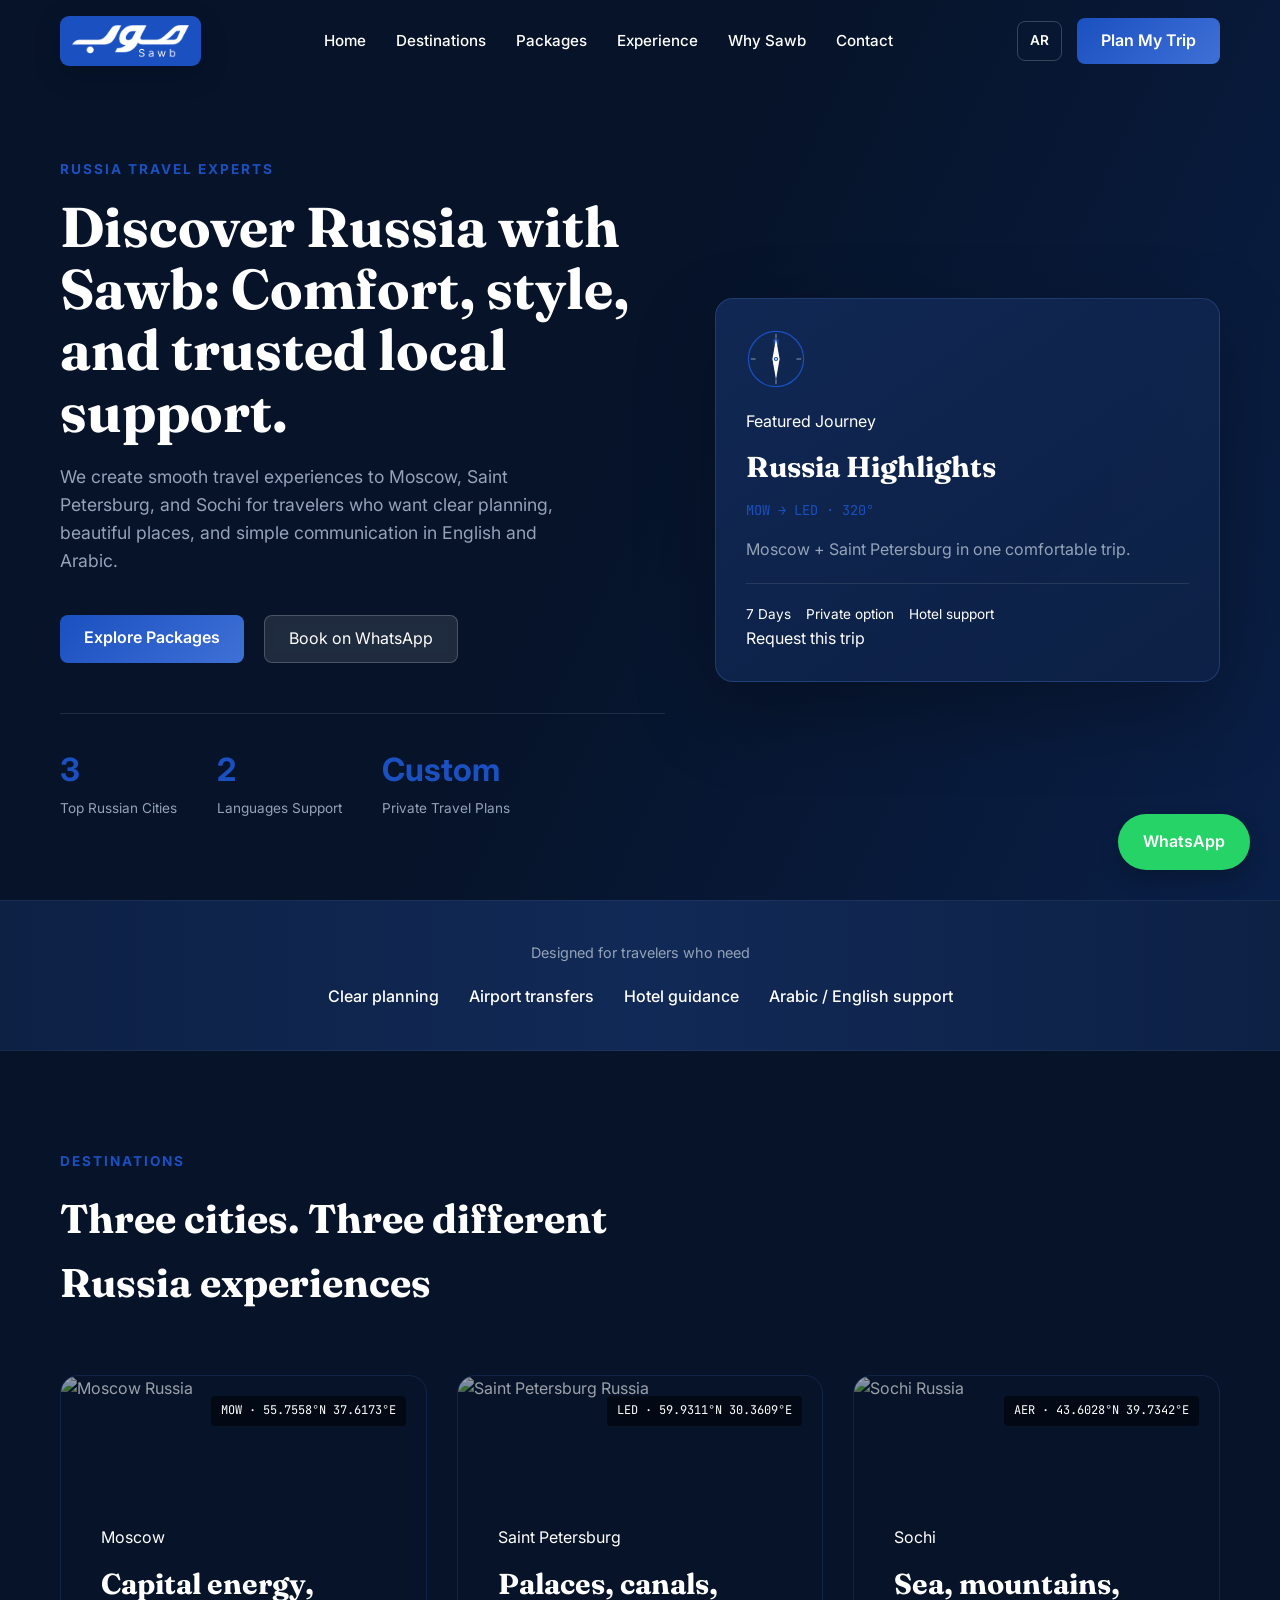
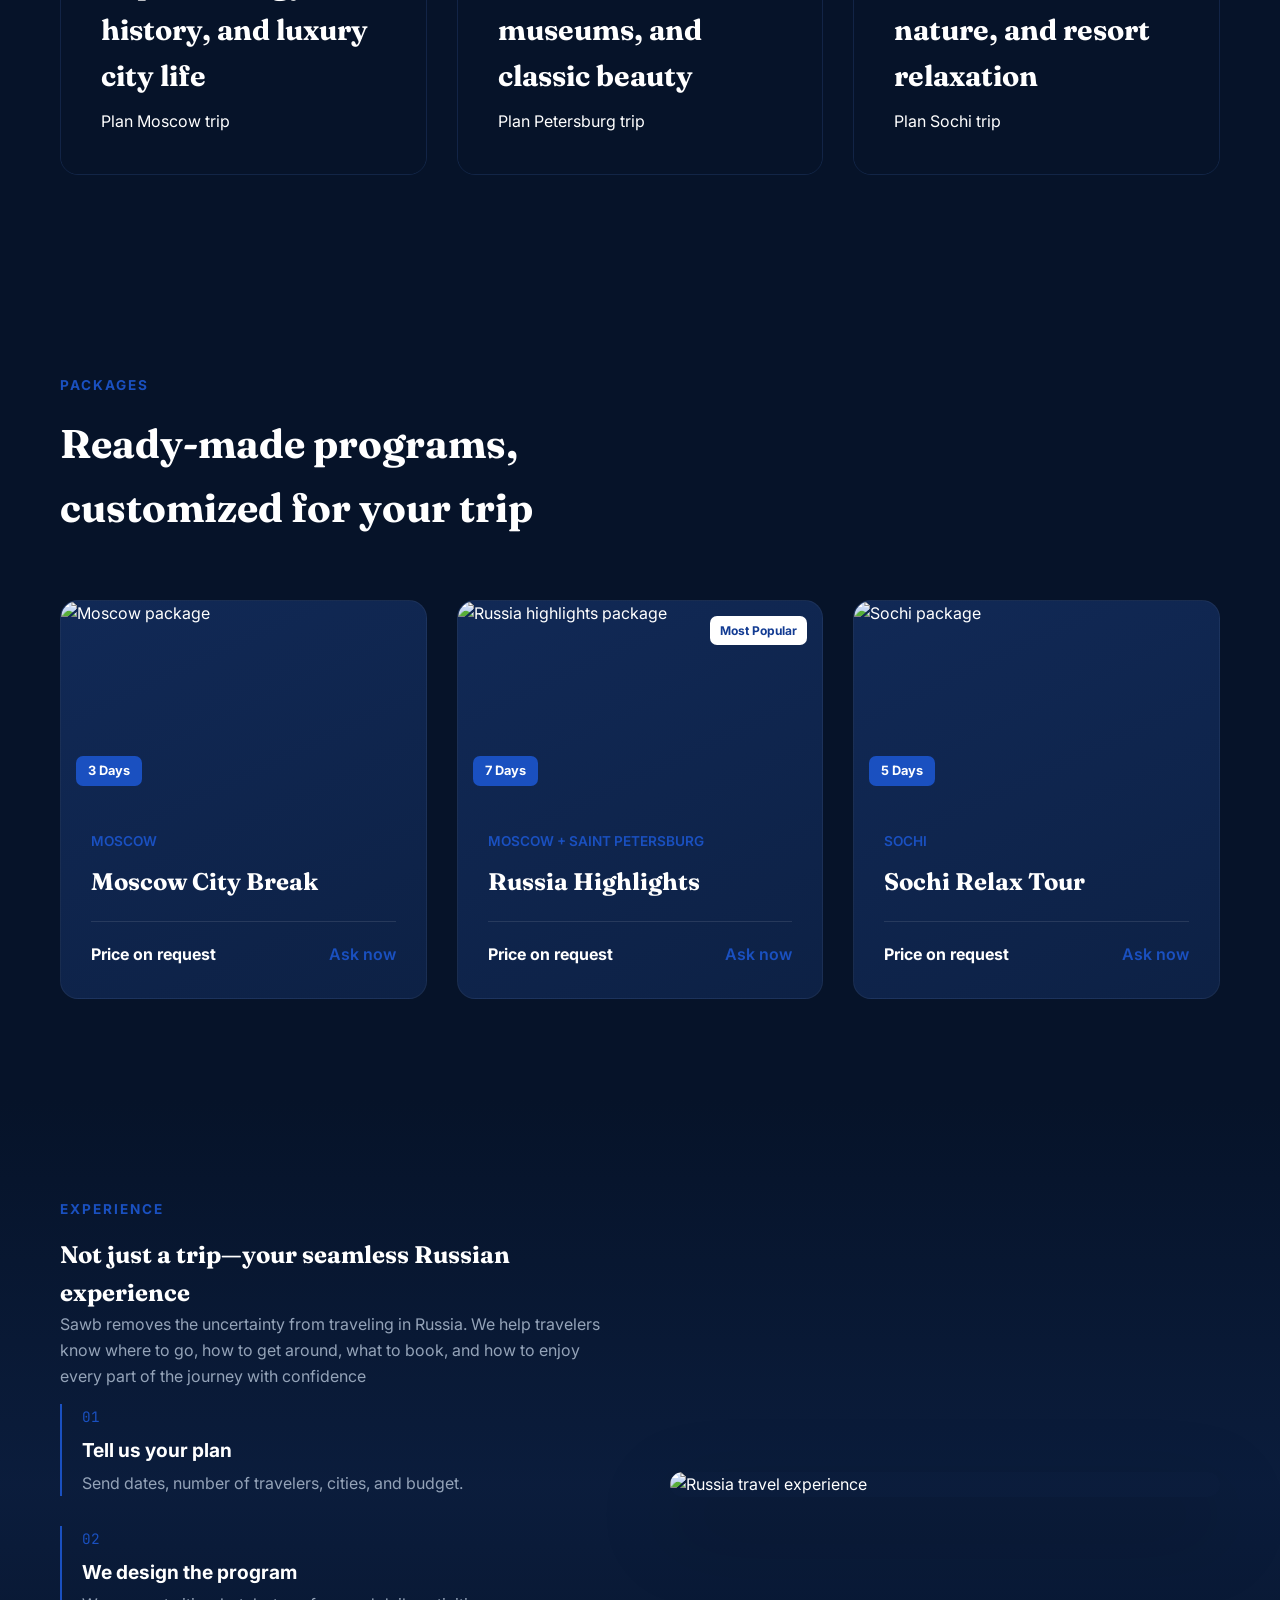
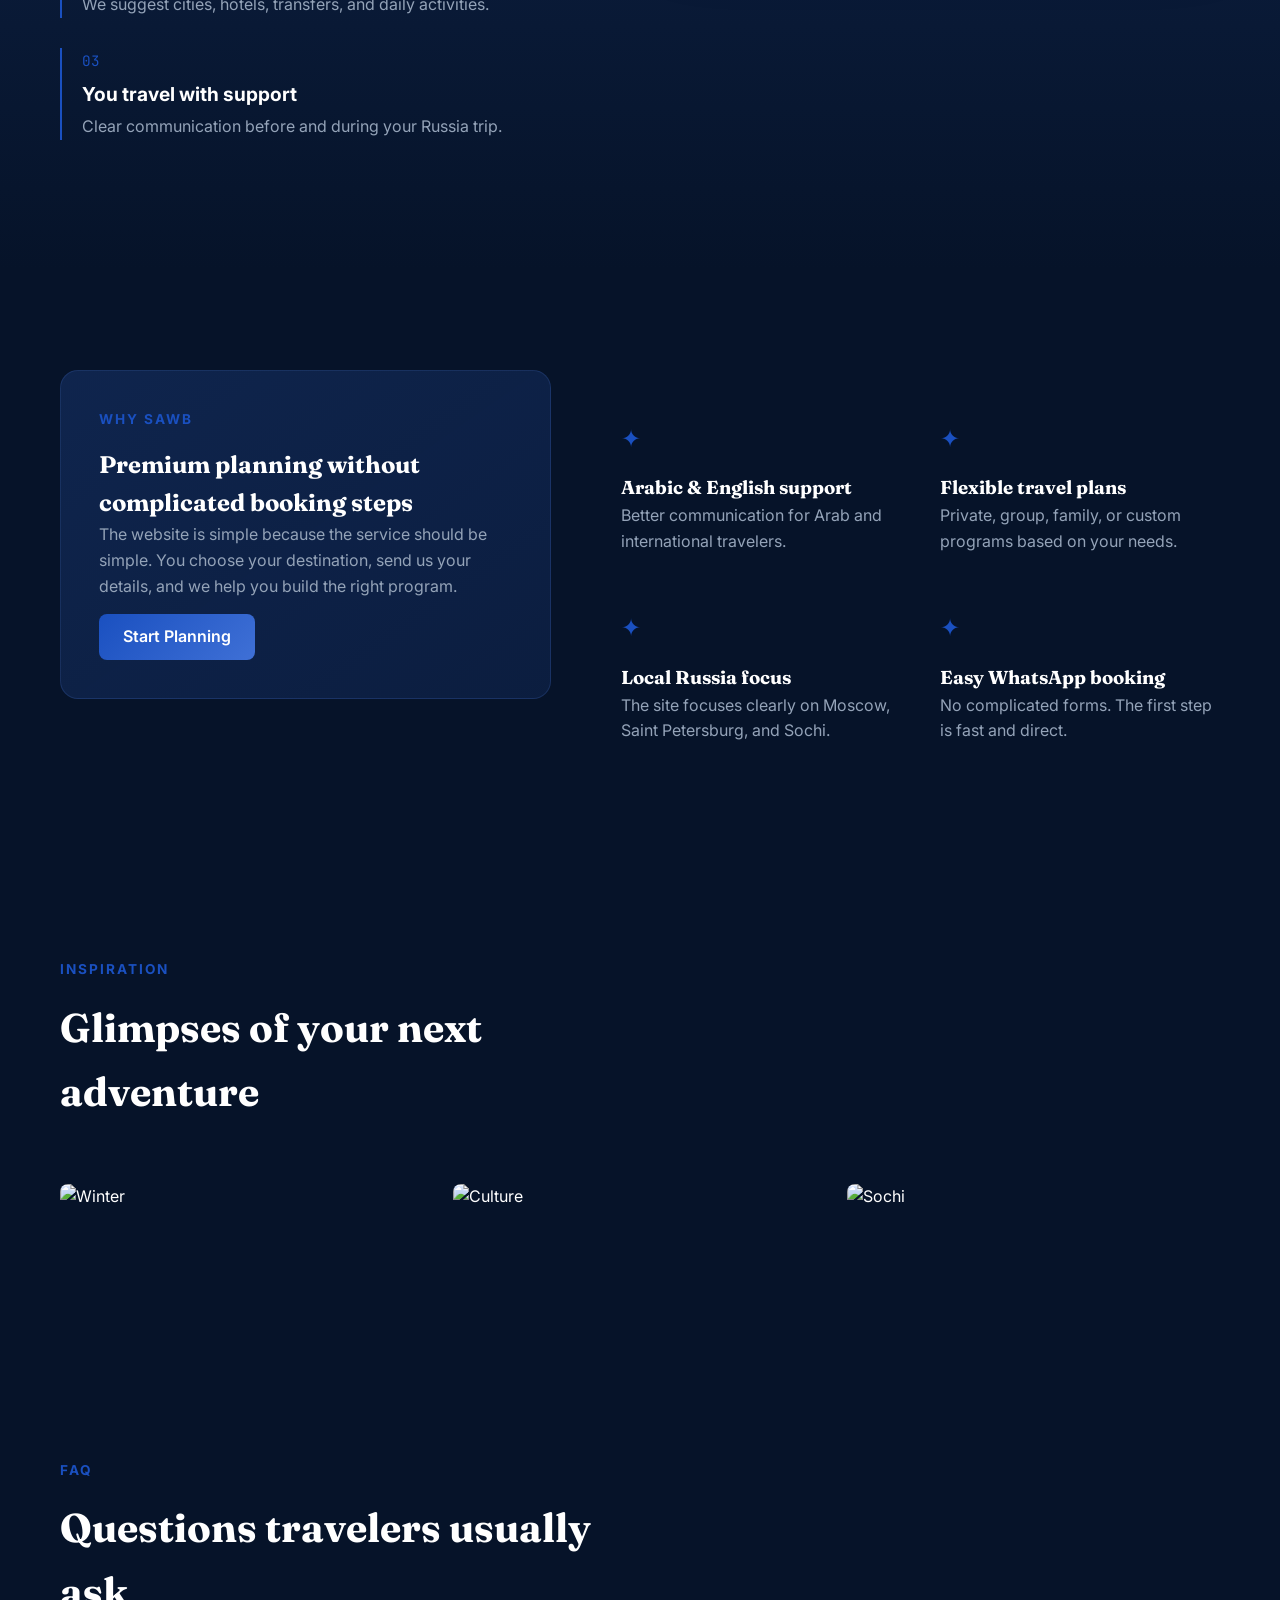
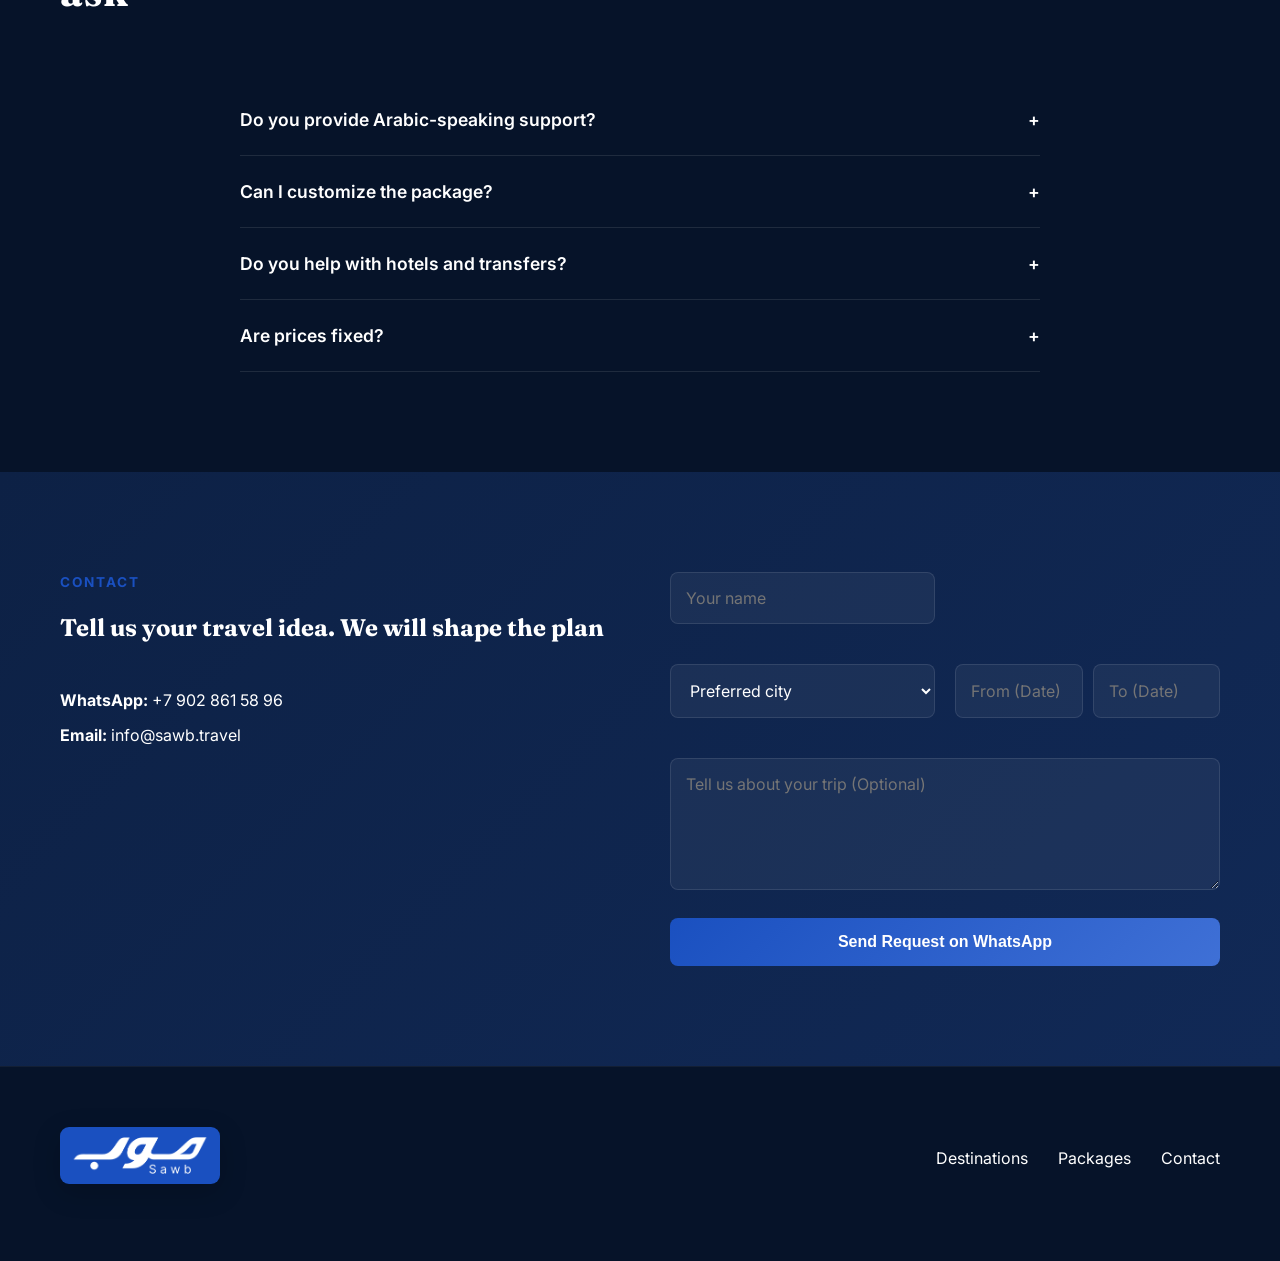
==== commit 560e18c8: "SEO optimization: Added brand name to H1 tags for English and Arabic pages" ====
--- a/index.html
+++ b/index.html
@@ -6,6 +6,7 @@
   <link rel="alternate" hreflang="en" href="https://sawb.travel/index.html" />
   <link rel="alternate" hreflang="ar" href="https://sawb.travel/ar.html" />
   <title>Sawb | Premium Russia Tours</title>
+  <meta name="description" content="Discover premium tours to Russia with Sawb. Book your luxury trip to Moscow, Saint Petersburg, and Sochi today.">
   <link rel="icon" type="image/png" sizes="144x144" href="favicon.png" />
   <link rel="apple-touch-icon" sizes="144x144" href="favicon.png" />
   <meta name="theme-color" content="#1a50c0" />
@@ -57,22 +58,24 @@
       </div>
     </div>
   </header>
-
-  <main id="main-content">
-    <section class="hero" id="home">
-      <div class="hero-bg parallax-bg"></div>
-      <div class="hero-shade"></div>
-      <div class="container hero-layout">
-        <div class="hero-content reveal">
-          <p class="eyebrow">Russia Travel Experts</p>
-          <h1>Discover Russia with comfort, style, and trusted local support.</h1>
-          <p class="hero-description">
-            Sawb creates smooth travel experiences to Moscow, Saint Petersburg, and Sochi for travelers who want clear planning, beautiful places, and simple communication in English and Arabic.
-          </p>
-          <div class="hero-actions">
-            <a href="#packages" class="btn btn-primary magnetic">Explore Packages</a>
-            <a href="https://wa.me/79028615896" target="_blank" rel="noopener noreferrer" class="btn btn-glass magnetic">Book on WhatsApp</a>
-          </div>
+<main id="main-content">
+  <section class="hero" id="home">
+    <div class="hero-bg parallax-bg"></div>
+    <div class="hero-shade"></div>
+    <div class="container hero-layout">
+      <div class="hero-content reveal">
+        <p class="eyebrow">Russia Travel Experts</p>
+        
+        <!-- Updated H1 to include Sawb -->
+        <h1>Discover Russia with Sawb: Comfort, style, and trusted local support.</h1>
+        
+        <p class="hero-description">
+          We create smooth travel experiences to Moscow, Saint Petersburg, and Sochi for travelers who want clear planning, beautiful places, and simple communication in English and Arabic.
+        </p>
+        <div class="hero-actions">
+          <a href="#packages" class="btn btn-primary magnetic">Explore Packages</a>
+          <a href="https://wa.me/79028615896" target="_blank" rel="noopener noreferrer" class="btn btn-glass magnetic">Book on WhatsApp</a>
+        </div>
           <div class="trust-row">
             <div><strong data-count="3">3</strong><span>Top Russian Cities</span></div>
             <div><strong data-count="2">2</strong><span>Languages Support</span></div>
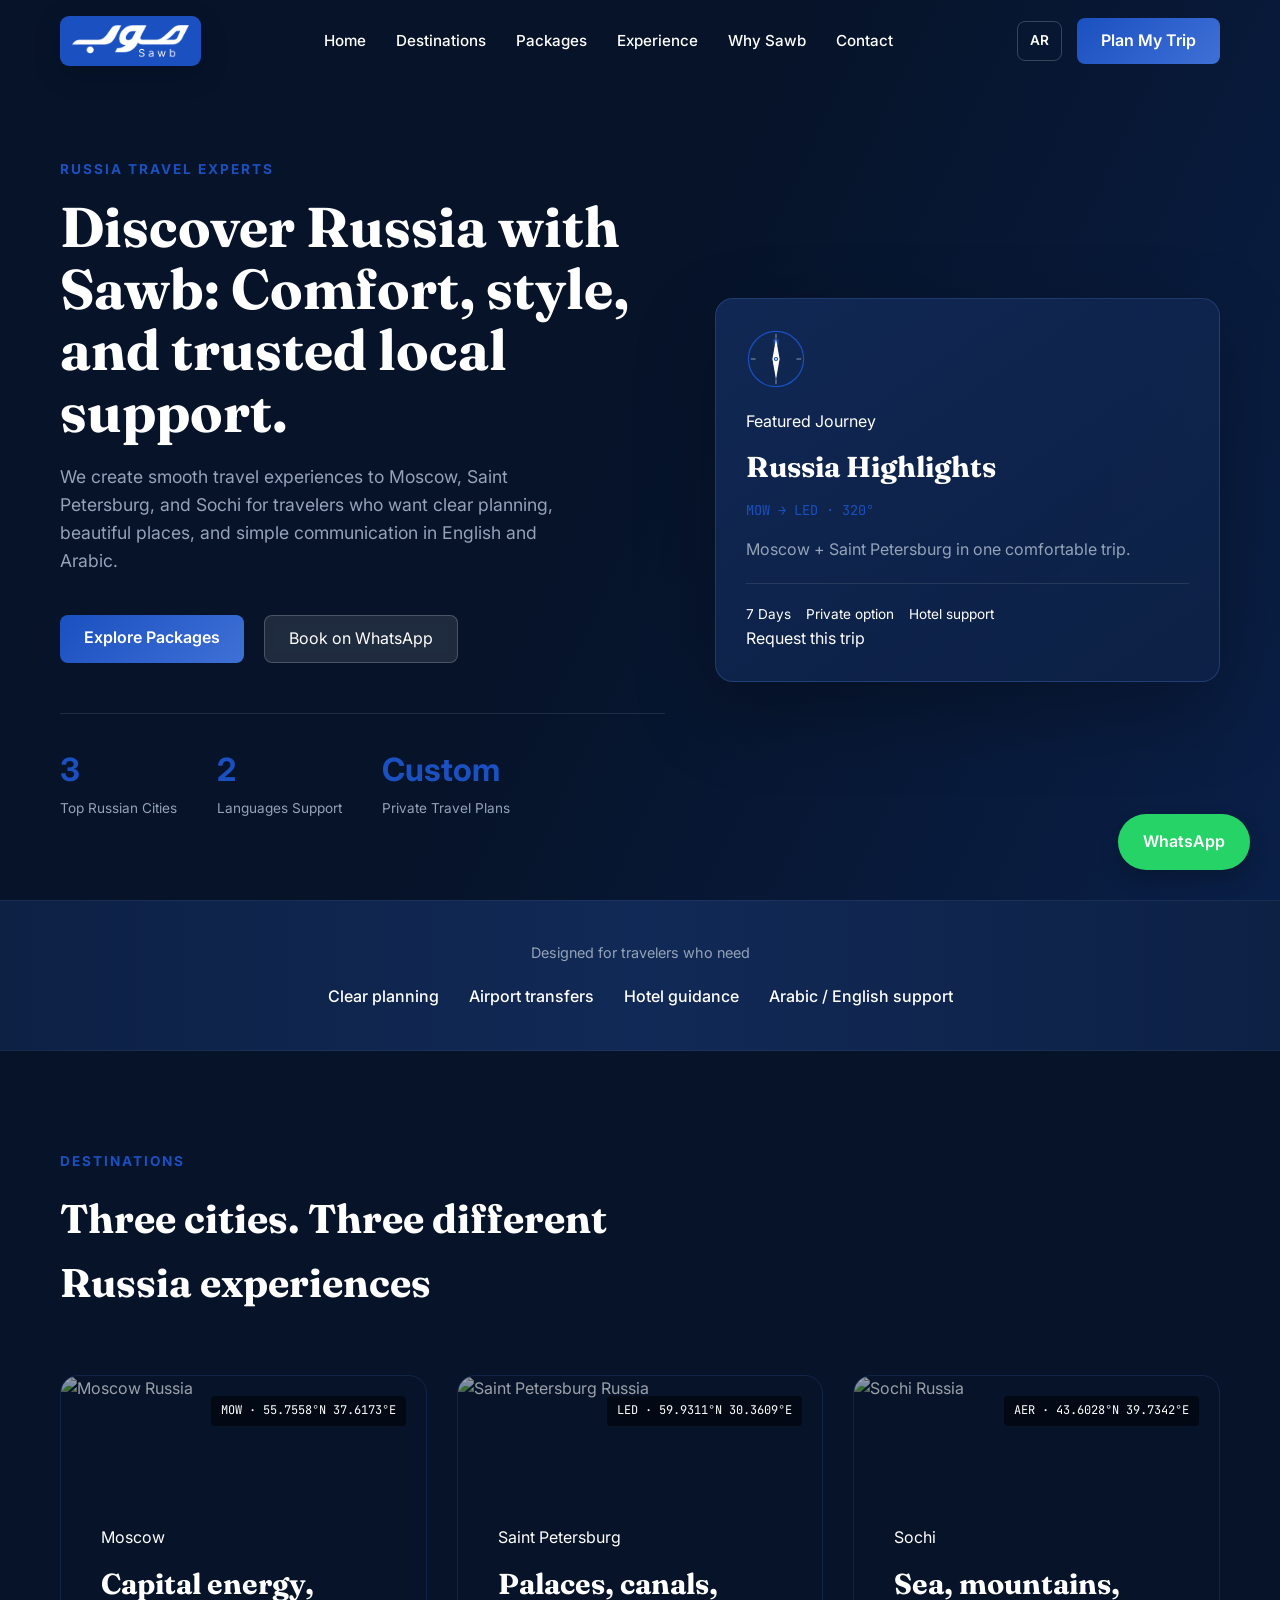
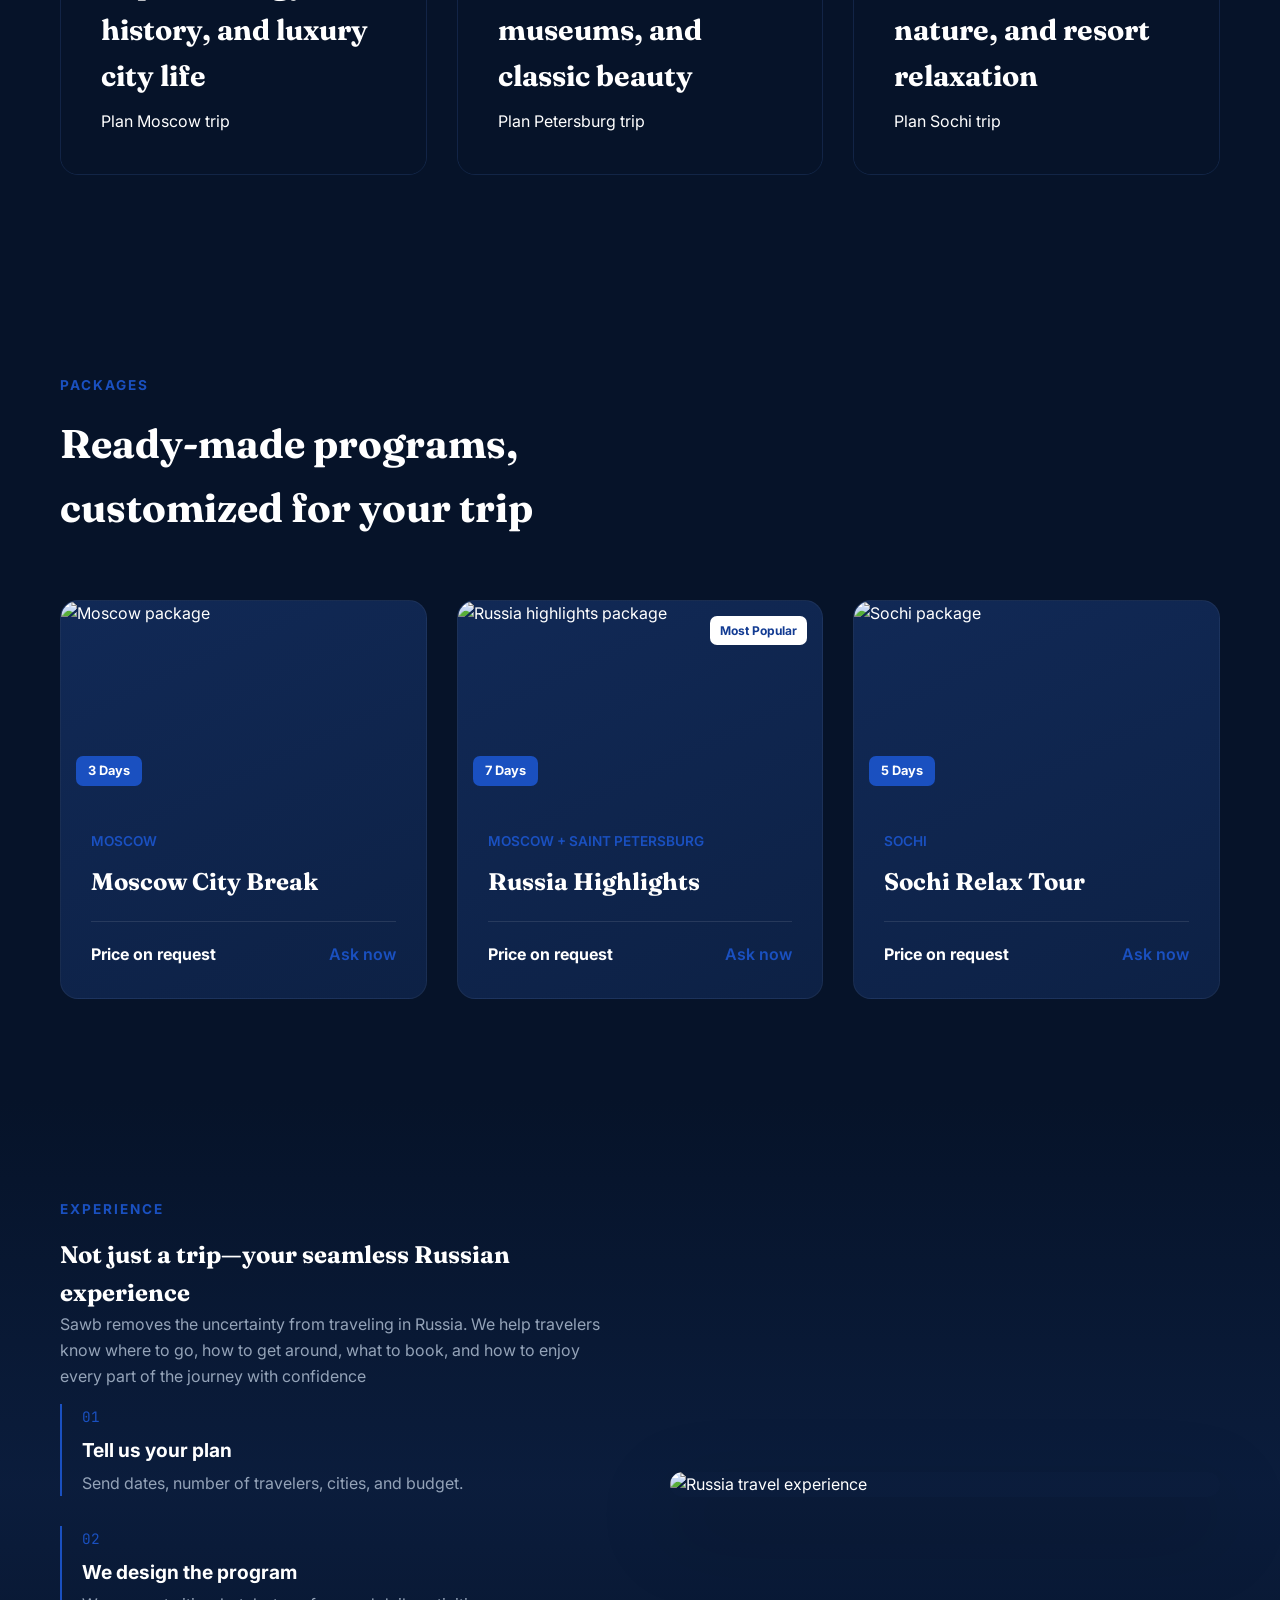
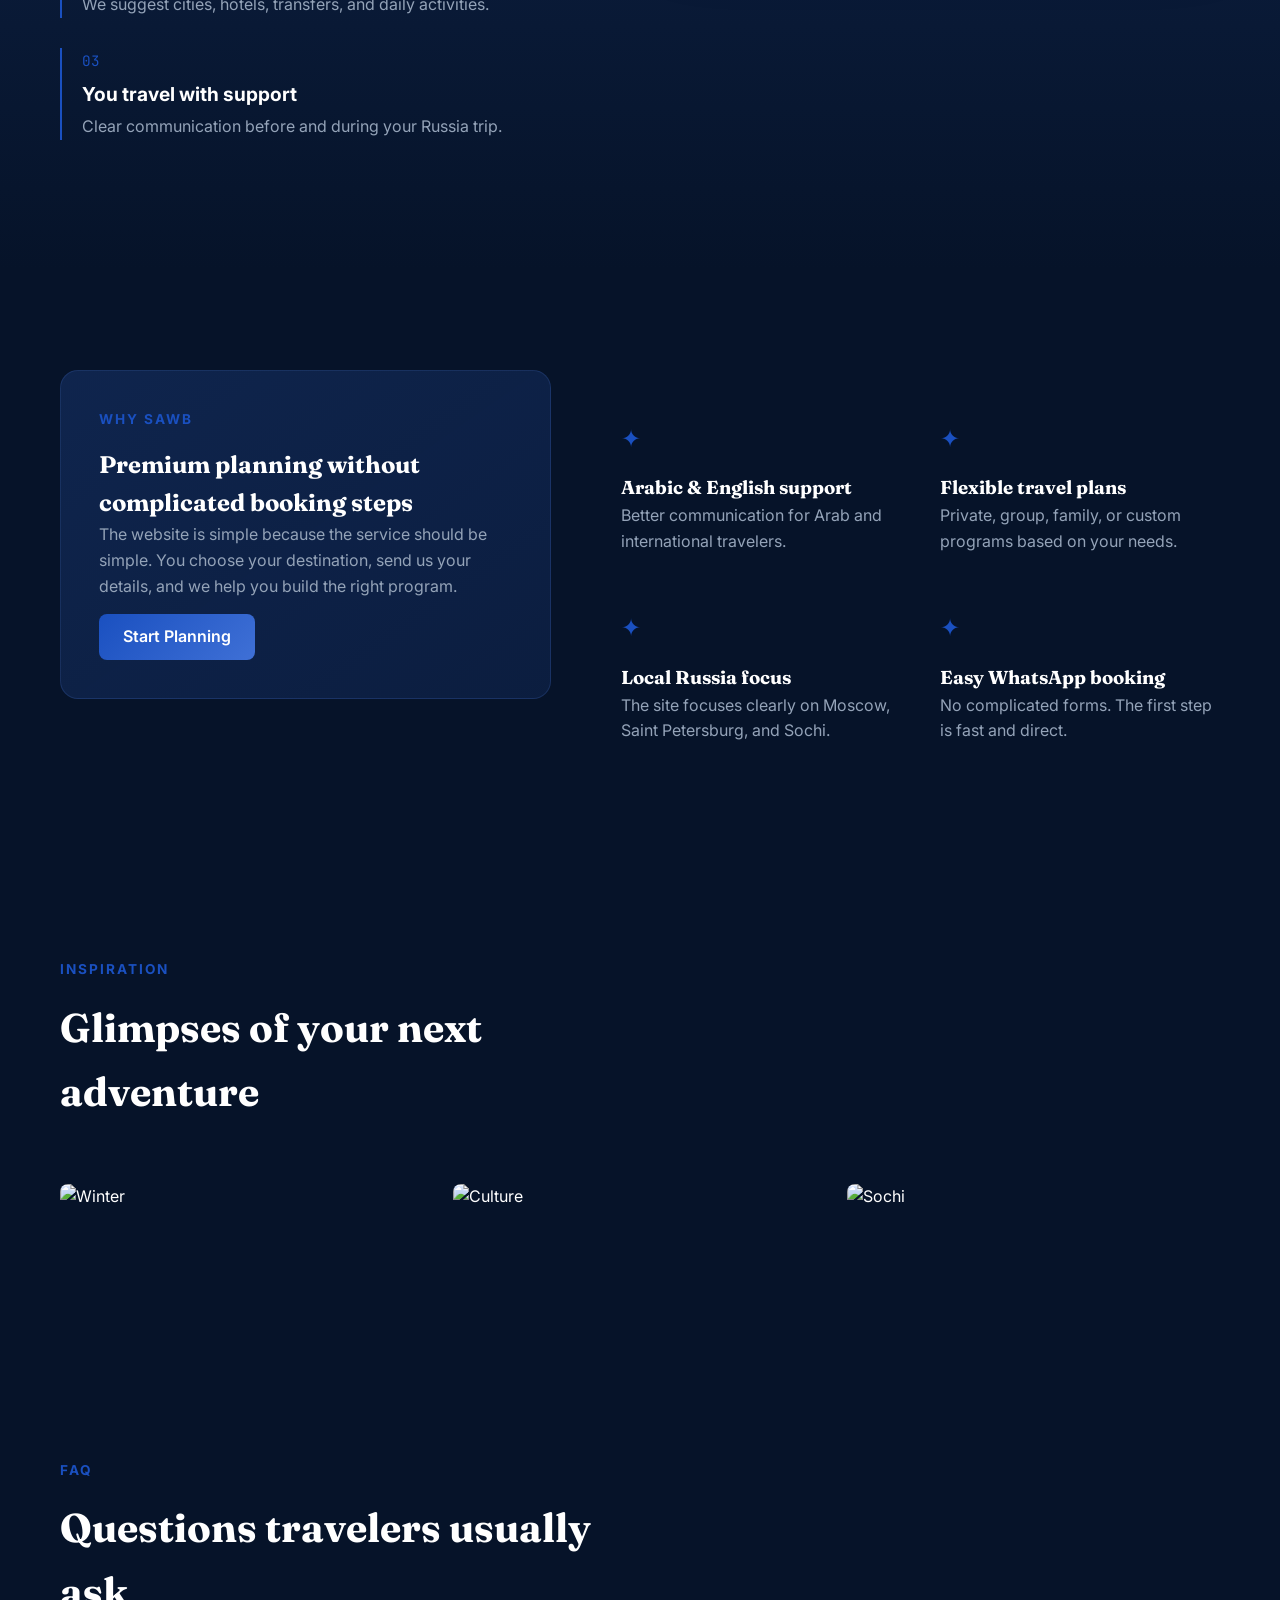
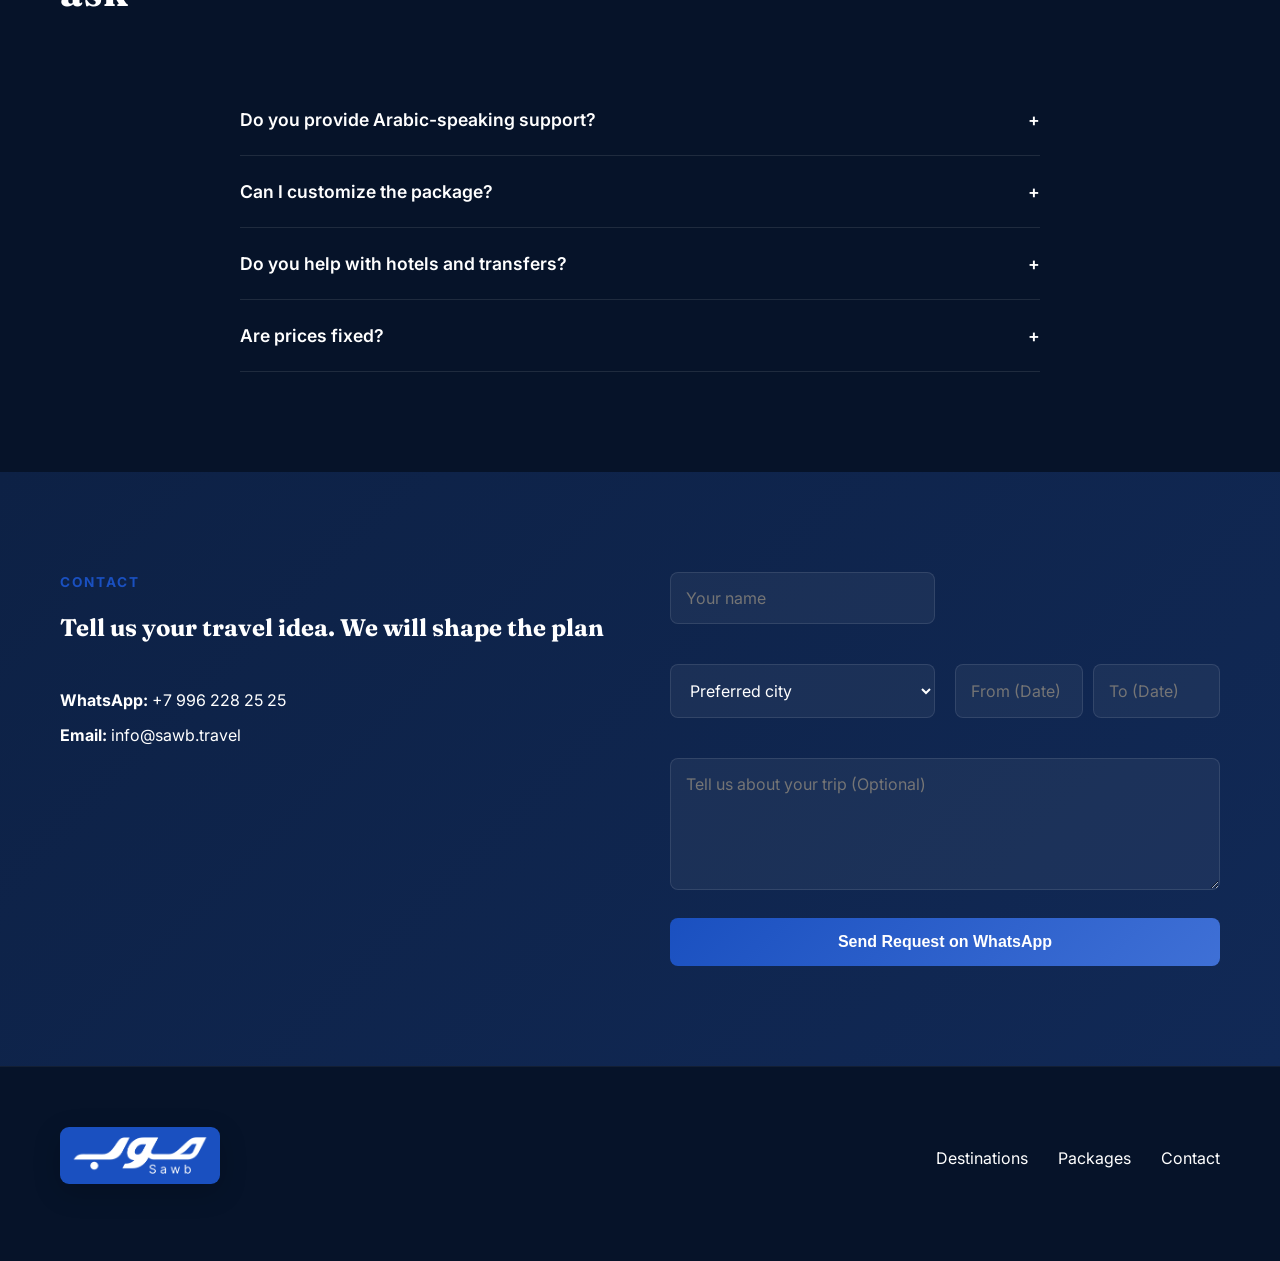
==== commit e01b4360: "Update WhatsApp phone number and fix link typo" ====
--- a/index.html
+++ b/index.html
@@ -5,10 +5,10 @@
   <meta name="viewport" content="width=device-width, initial-scale=1.0" />
   <link rel="alternate" hreflang="en" href="https://sawb.travel/index.html" />
   <link rel="alternate" hreflang="ar" href="https://sawb.travel/ar.html" />
-  <title>Sawb | Premium Russia Tours</title>
+  <title>Sawb Travel Company</title>
   <meta name="description" content="Discover premium tours to Russia with Sawb. Book your luxury trip to Moscow, Saint Petersburg, and Sochi today.">
-  <link rel="icon" type="image/png" sizes="144x144" href="favicon.png" />
-  <link rel="apple-touch-icon" sizes="144x144" href="favicon.png" />
+  <link rel="icon" type="image/png" href="/favicon.png" />
+  <link rel="apple-touch-icon" href="/favicon.png" />
   <meta name="theme-color" content="#1a50c0" />
   <meta property="og:image" content="https://sawb.travel/logo.png" />
   <meta property="og:image:width" content="2048" />
@@ -53,7 +53,7 @@
       </nav>
       <div class="header-actions">
         <a href="ar.html" class="lang-btn magnetic" aria-label="Switch to Arabic">AR</a>
-        <a href="https://wa.me/79028615896" class="header-book-btn magnetic" target="_blank" rel="noopener noreferrer">Plan My Trip</a>
+        <a href="https://wa.me/79962282525" class="header-book-btn magnetic" target="_blank" rel="noopener noreferrer">Plan My Trip</a>
         <button class="menu-btn" id="menuBtn" aria-label="Open menu" aria-expanded="false">☰</button>
       </div>
     </div>
@@ -74,7 +74,7 @@
         </p>
         <div class="hero-actions">
           <a href="#packages" class="btn btn-primary magnetic">Explore Packages</a>
-          <a href="https://wa.me/79028615896" target="_blank" rel="noopener noreferrer" class="btn btn-glass magnetic">Book on WhatsApp</a>
+          <a href="https://wa.me/79962282525" target="_blank" rel="noopener noreferrer" class="btn btn-glass magnetic">Book on WhatsApp</a>
         </div>
           <div class="trust-row">
             <div><strong data-count="3">3</strong><span>Top Russian Cities</span></div>
@@ -164,7 +164,7 @@
             <div class="package-body">
               <p class="package-city">Moscow</p>
               <h3>Moscow City Break</h3>
-              <div class="package-footer"><strong>Price on request</strong><a href="https://wa.me/79028615896\" target="_blank" rel="noopener noreferrer">Ask now</a></div>
+              <div class="package-footer"><strong>Price on request</strong><a href="https://wa.me/79962282525" target="_blank" rel="noopener noreferrer">Ask now</a></div>
             </div>
           </article>
           <article class="package-card featured reveal delay-1">
@@ -173,7 +173,7 @@
             <div class="package-body">
               <p class="package-city">Moscow + Saint Petersburg</p>
               <h3>Russia Highlights</h3>
-              <div class="package-footer"><strong>Price on request</strong><a href="https://wa.me/79028615896" target="_blank" rel="noopener noreferrer">Ask now</a></div>
+              <div class="package-footer"><strong>Price on request</strong><a href="https://wa.me/79962282525" target="_blank" rel="noopener noreferrer">Ask now</a></div>
             </div>
           </article>
           <article class="package-card reveal delay-2">
@@ -181,7 +181,7 @@
             <div class="package-body">
               <p class="package-city">Sochi</p>
               <h3>Sochi Relax Tour</h3>
-              <div class="package-footer"><strong>Price on request</strong><a href="https://wa.me/79028615896" target="_blank" rel="noopener noreferrer">Ask now</a></div>
+              <div class="package-footer"><strong>Price on request</strong><a href="https://wa.me/79962282525" target="_blank" rel="noopener noreferrer">Ask now</a></div>
             </div>
           </article>
         </div>
@@ -271,7 +271,7 @@
           <p class="eyebrow">Contact</p>
           <h2>Tell us your travel idea. We will shape the plan </h2>
           <div class="contact-info">
-            <p><strong>WhatsApp:</strong> +7 902 861 58 96</p>
+            <p><strong>WhatsApp:</strong> +7 996 228 25 25</p>
             <p><strong>Email:</strong> <a href="mailto:info@sawb.travel">info@sawb.travel</a></p>
           </div>
         </div>
@@ -314,7 +314,7 @@
     </div>
   </footer>
 
-  <a href="https://wa.me/79028615896" target="_blank" rel="noopener noreferrer" class="floating-whatsapp magnetic" aria-label="Chat on WhatsApp">WhatsApp</a>
+  <a href="https://wa.me/79962282525" target="_blank" rel="noopener noreferrer" class="floating-whatsapp magnetic" aria-label="Chat on WhatsApp">WhatsApp</a>
 
   <!-- Defer loading of JS for performance -->
   <script src="script.js" defer></script>
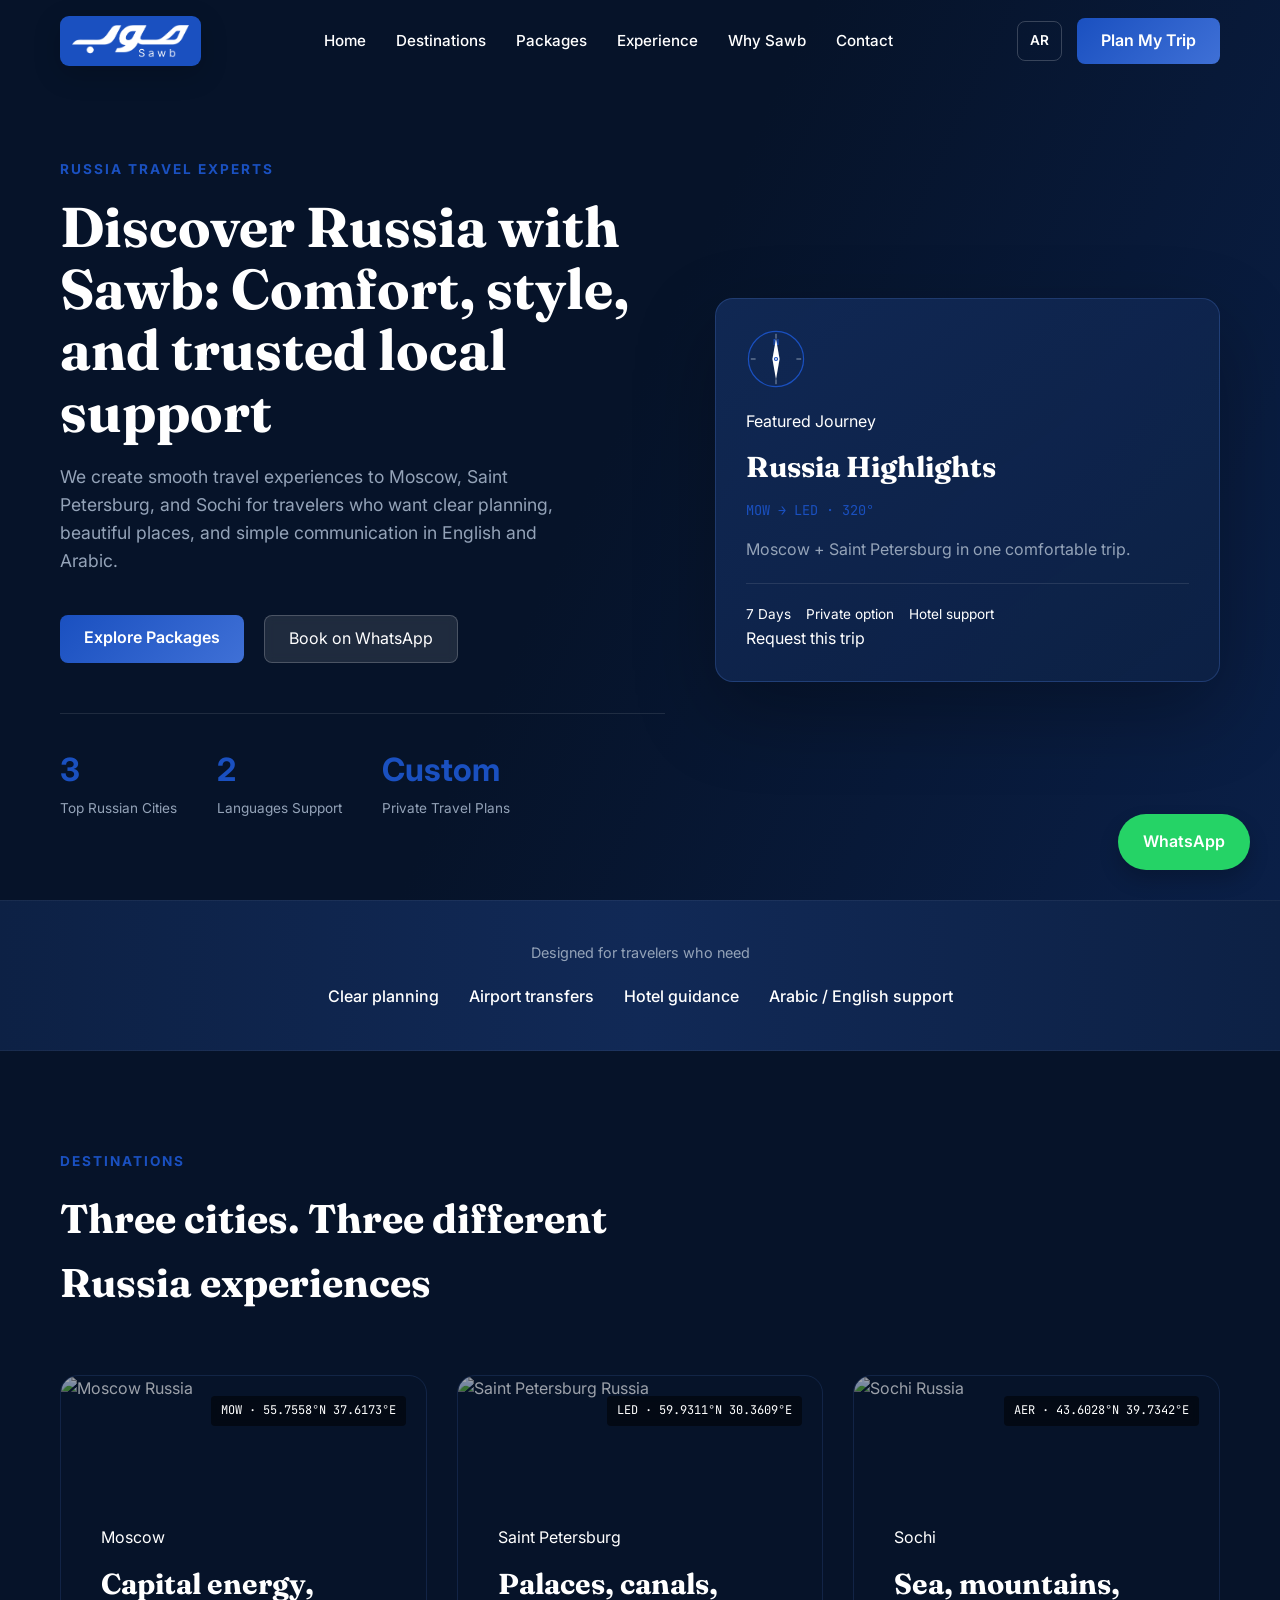
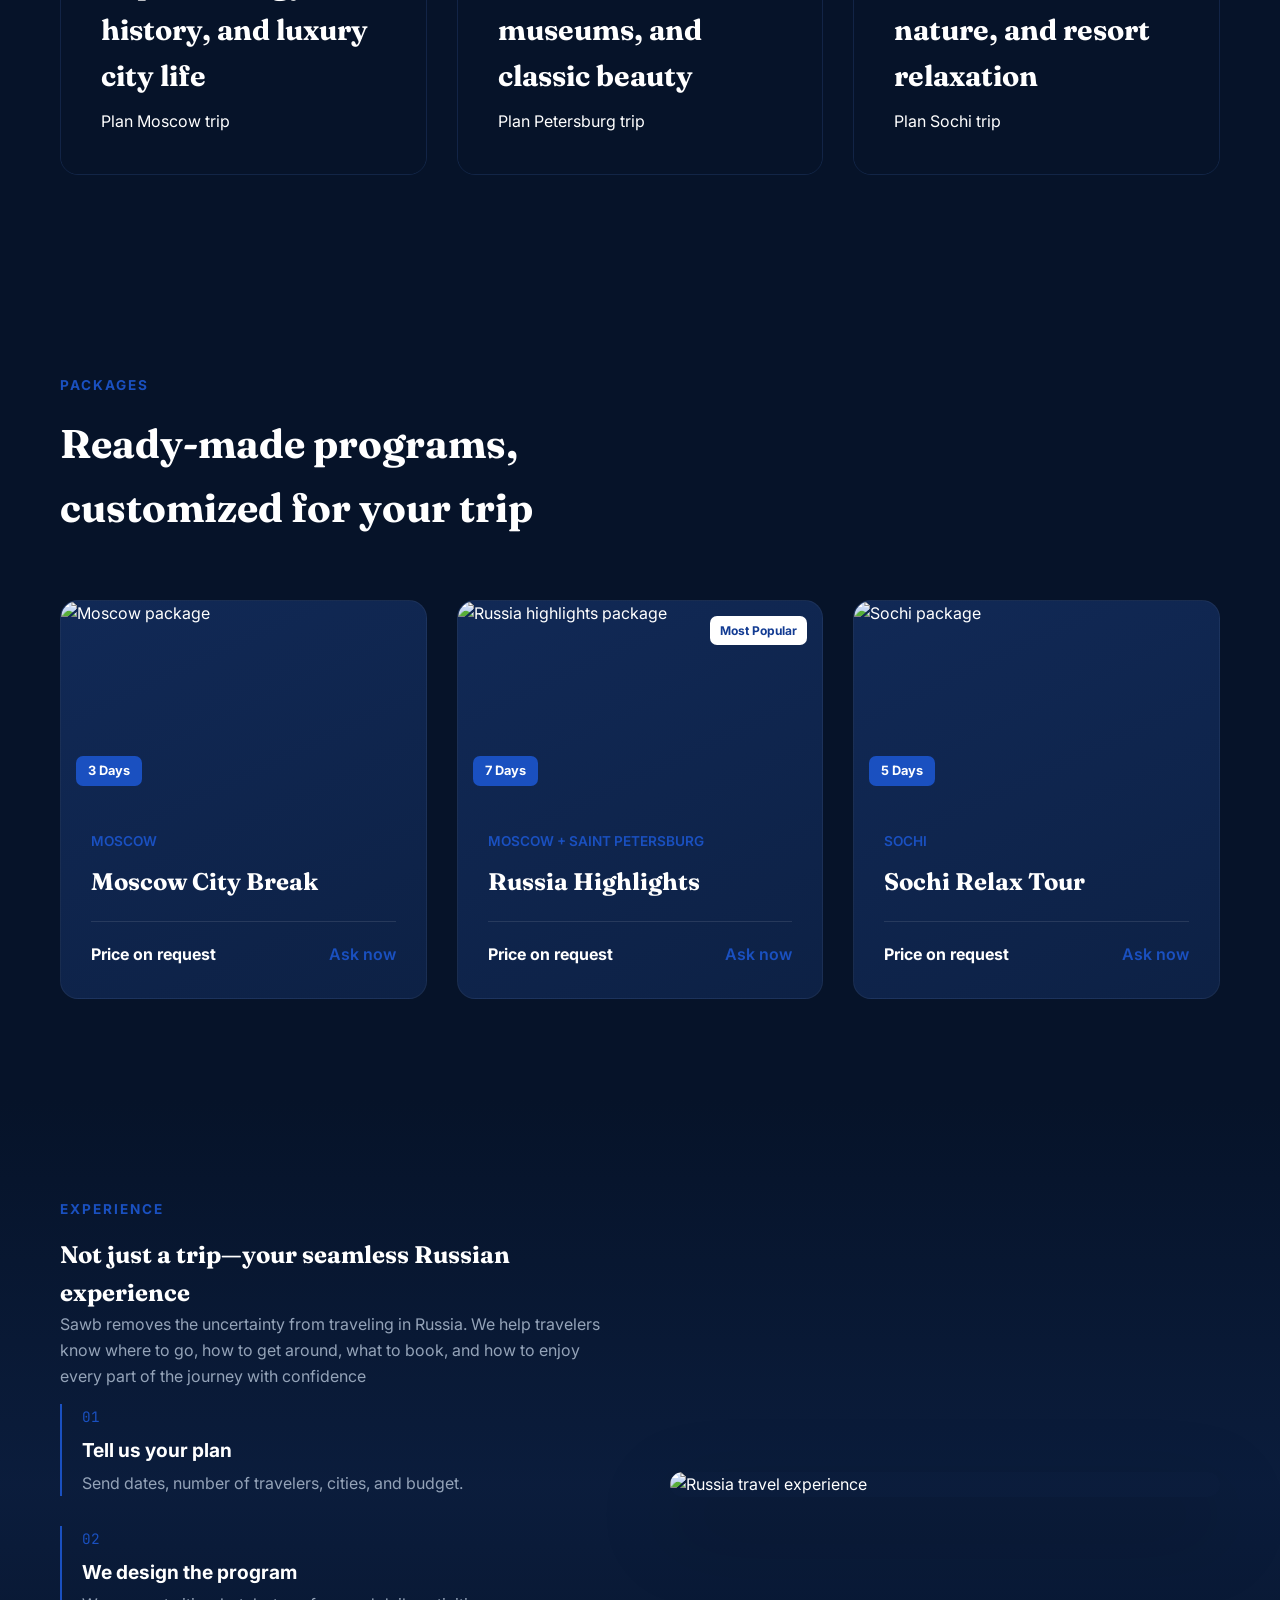
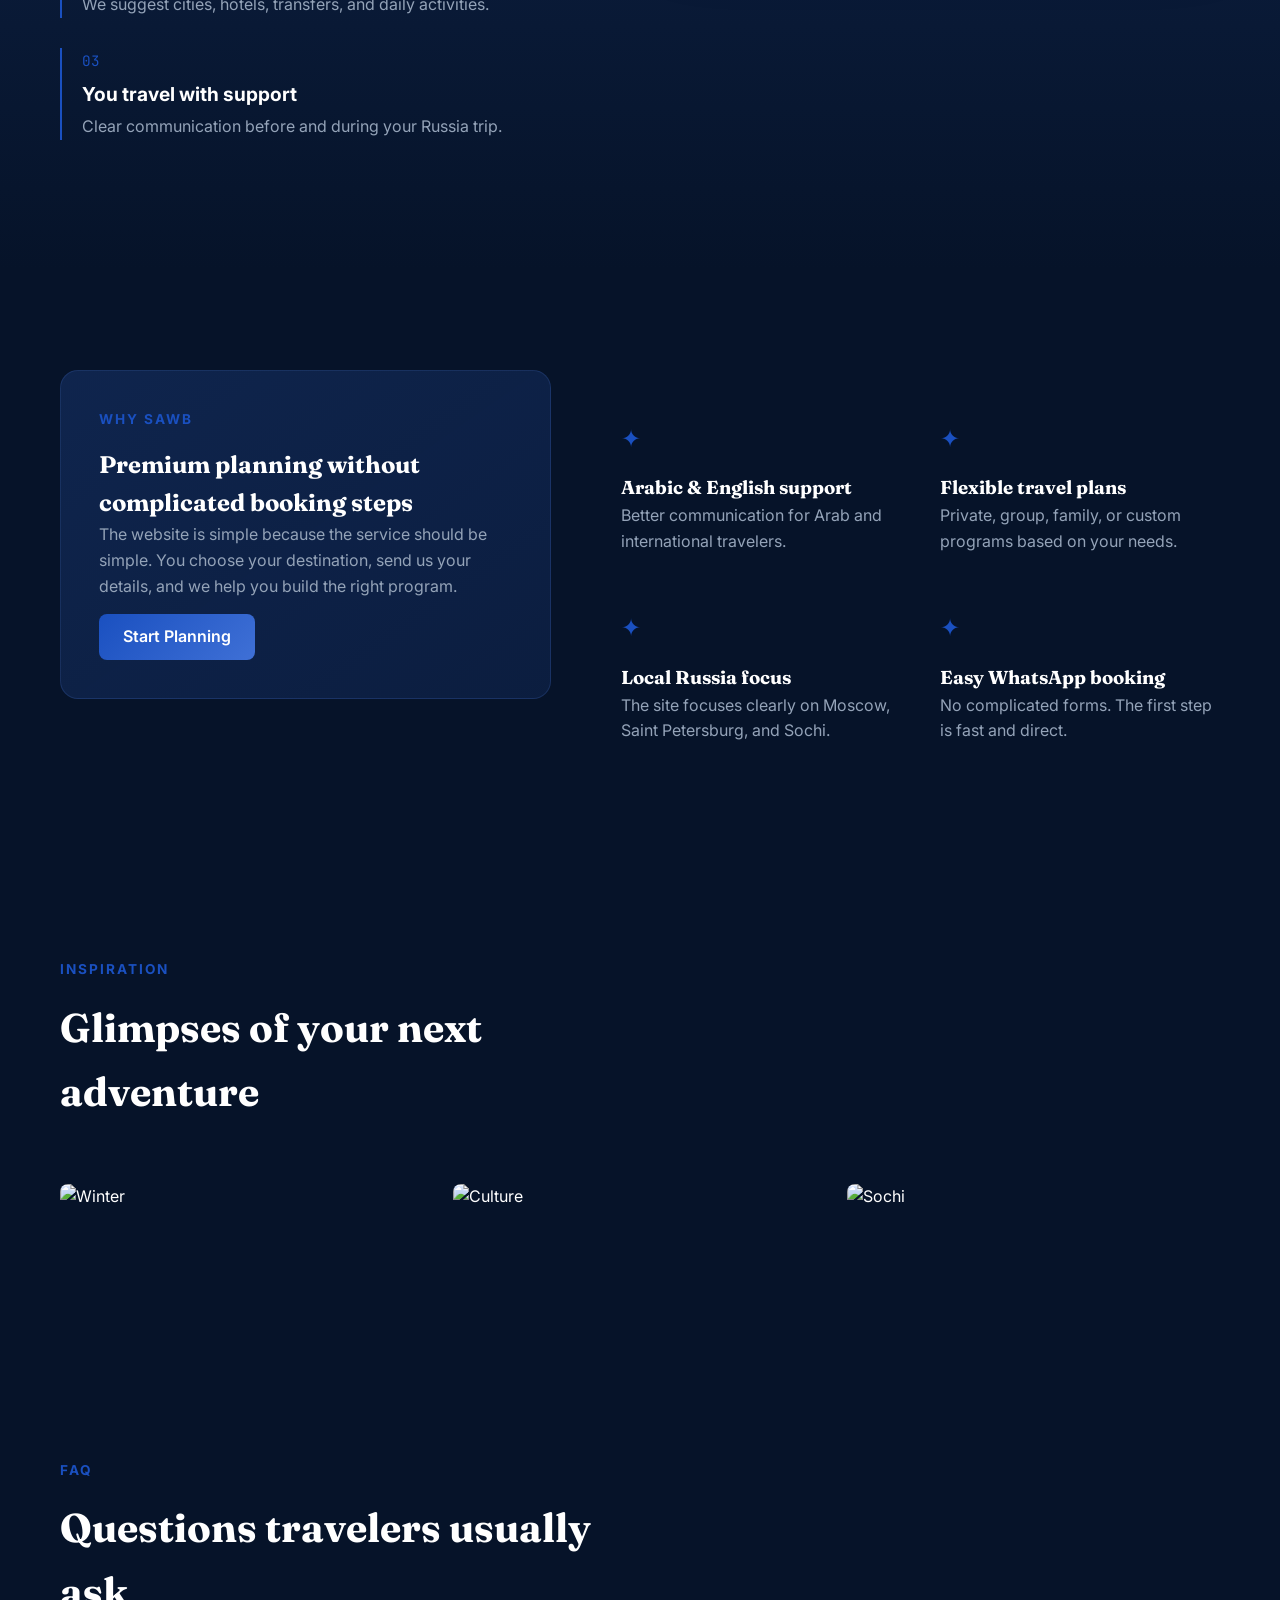
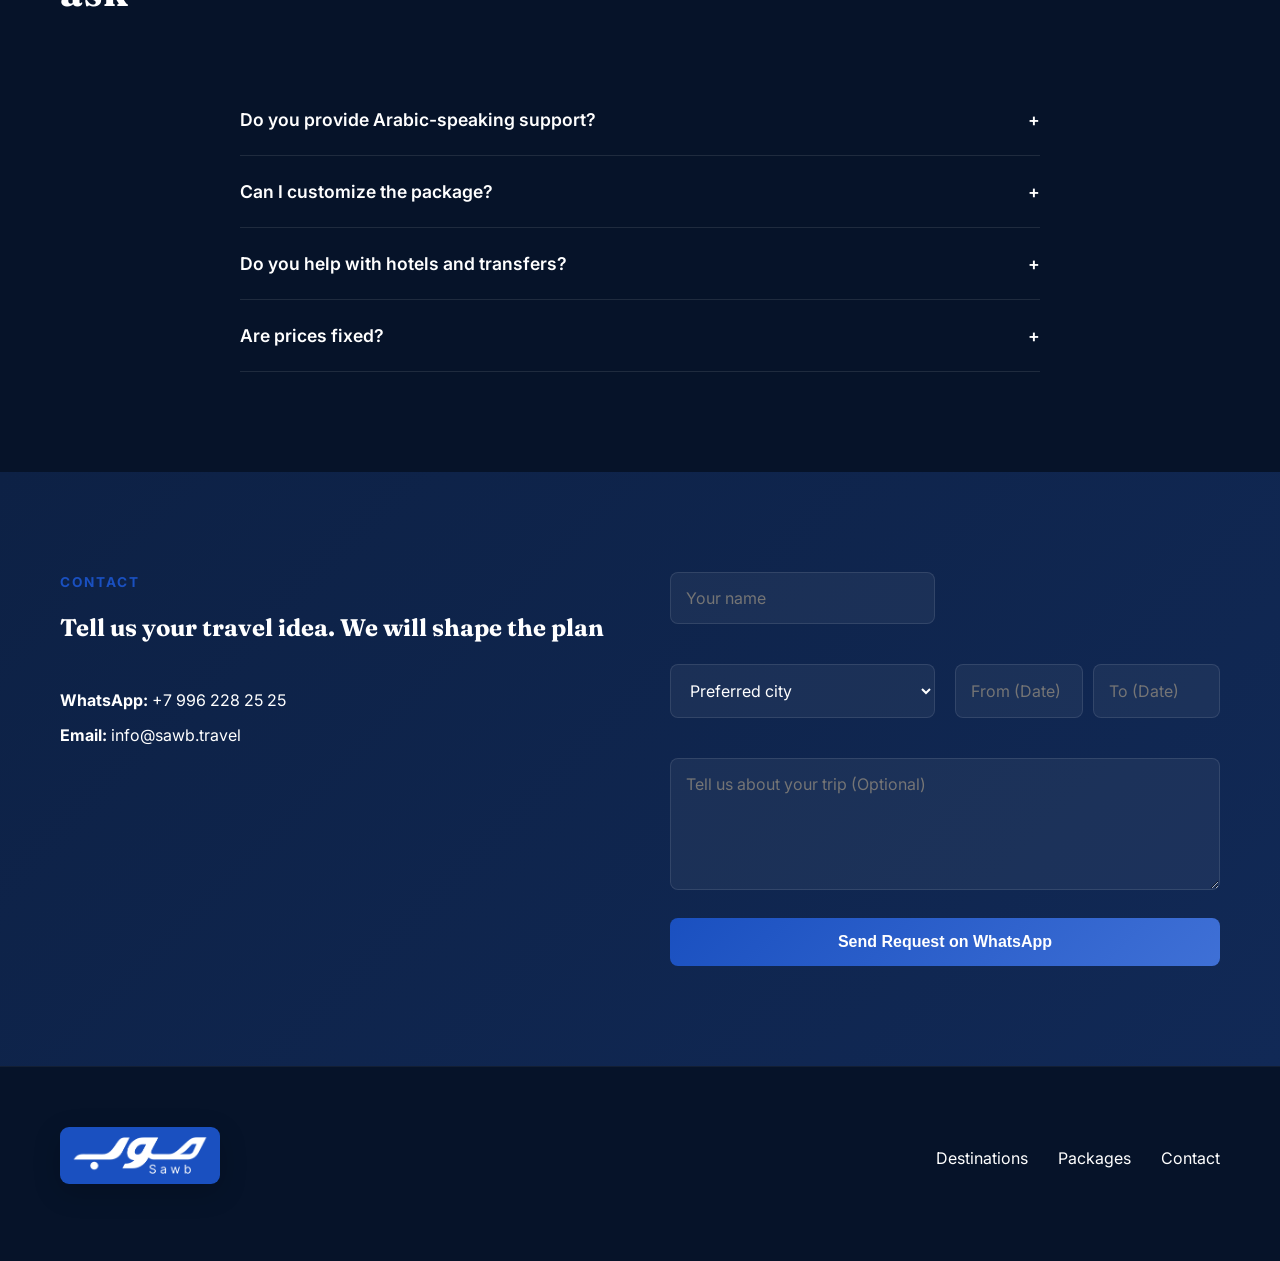
==== commit c7cd063a: "Just update" ====
--- a/index.html
+++ b/index.html
@@ -67,7 +67,7 @@
         <p class="eyebrow">Russia Travel Experts</p>
         
         <!-- Updated H1 to include Sawb -->
-        <h1>Discover Russia with Sawb: Comfort, style, and trusted local support.</h1>
+        <h1>Discover Russia with Sawb: Comfort, style, and trusted local support</h1>
         
         <p class="hero-description">
           We create smooth travel experiences to Moscow, Saint Petersburg, and Sochi for travelers who want clear planning, beautiful places, and simple communication in English and Arabic.
